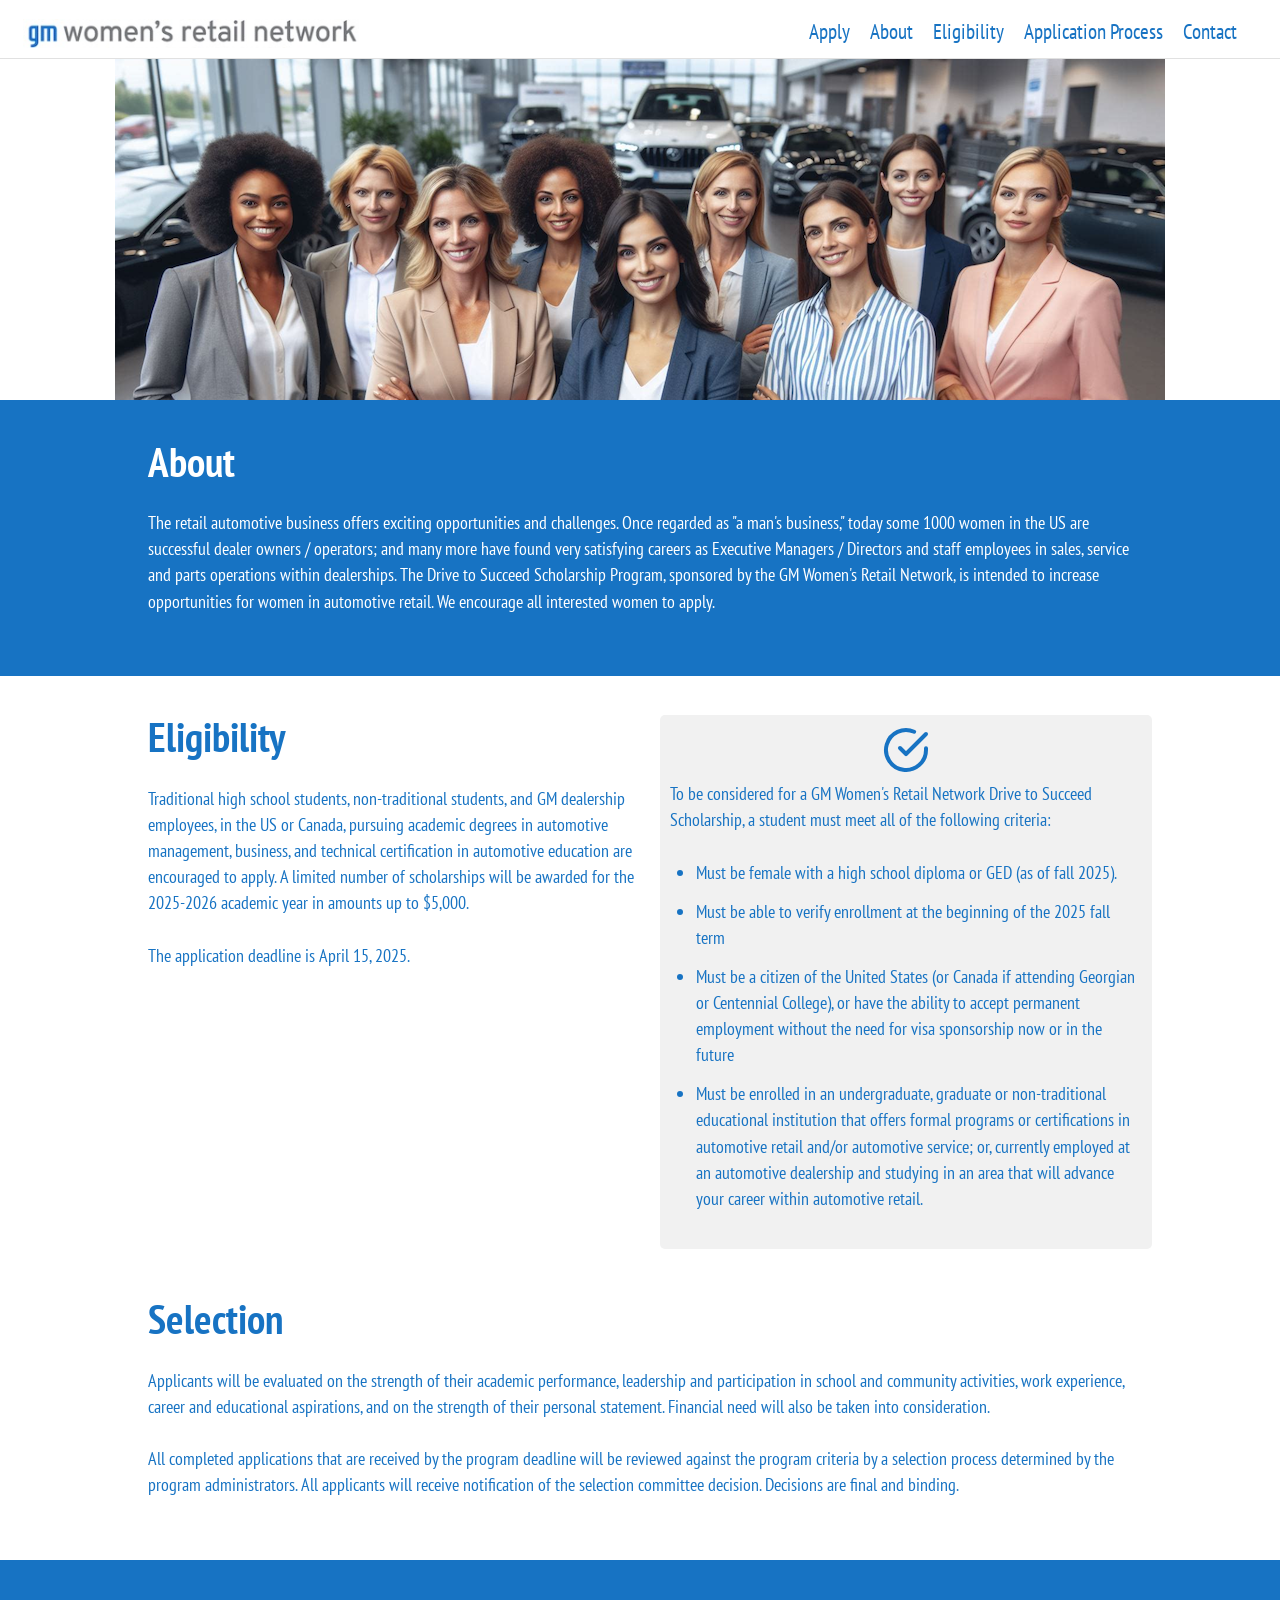
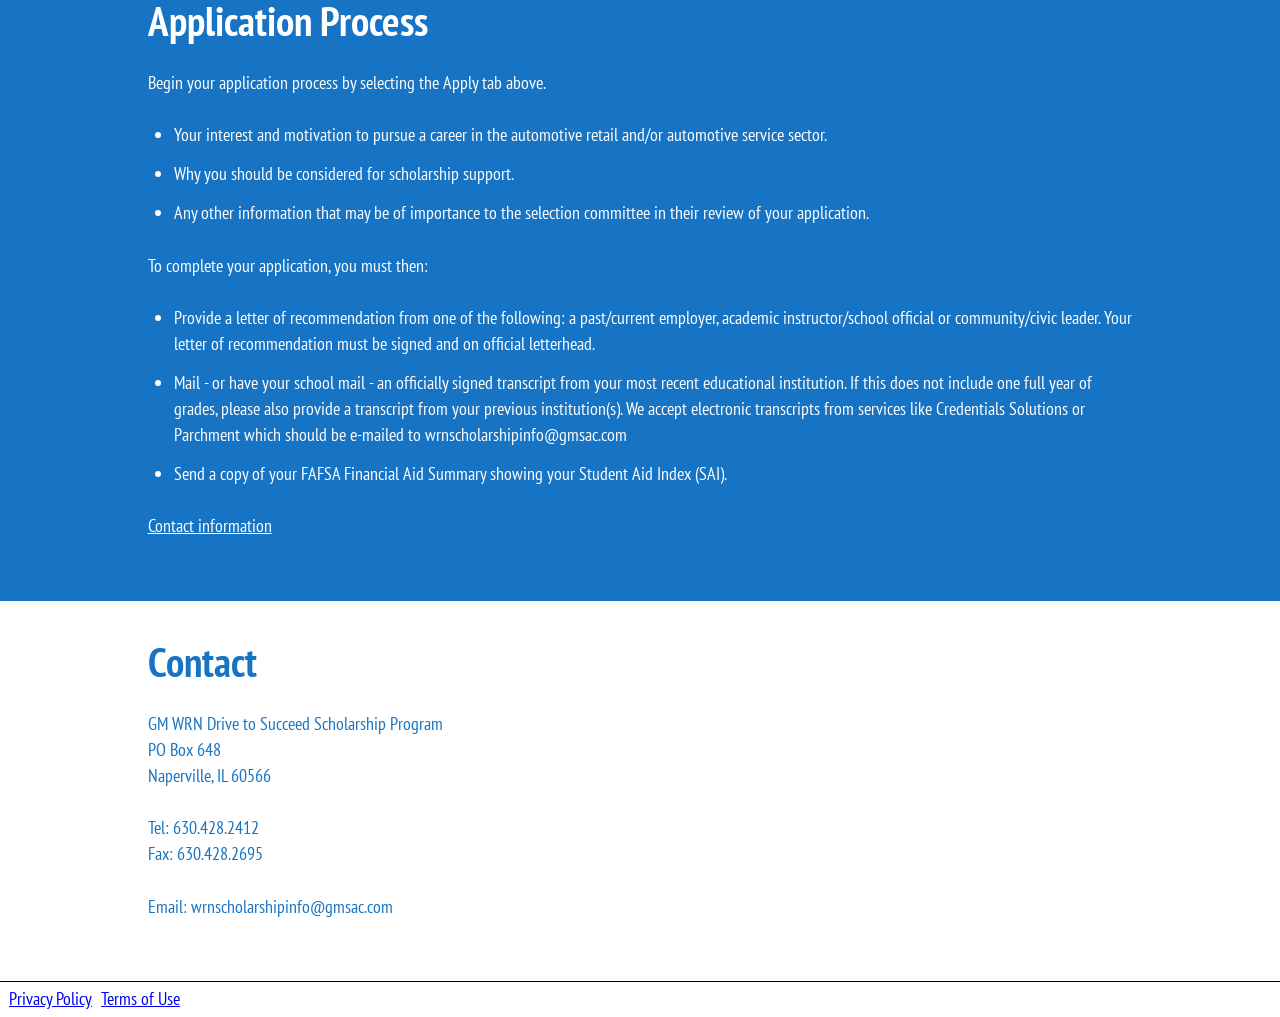
==== index.html @ e58f6289 "Updates" ====
<!DOCTYPE html><html lang="en"><head><meta charSet="utf-8"/><meta http-equiv="x-ua-compatible" content="ie=edge"/><meta name="viewport" content="width=device-width, initial-scale=1, shrink-to-fit=no"/><style data-href="/styles.057384cbf1ef741ee0fd.css" id="gatsby-global-css">@import url(https://fonts.googleapis.com/css?family=PT+Sans+Narrow&display=swap);.header{width:100%;display:grid;grid-template-columns:35% 65%;position:fixed;height:3.25rem;padding:1.6rem .75rem .75rem;background-color:#fff;border-bottom:1px solid hsla(0,0%,60.8%,.3);display:inline-flex}.header .logo a{display:inline-flex;padding:0;text-decoration:none}.header .logo a>img{padding:0;margin-left:.5rem;margin-top:-1.25rem}.header .menu{width:80%;text-align:right;padding-right:20px;margin-top:-10px;padding-top:0}.header .menu .menuIcon{display:none}.header .menu .menuItem{display:inline-flex;padding-left:10px;padding-right:10px;color:#1773c3;text-decoration:none;font-size:1.15rem}@media (max-width:1010px){.header .logo{width:calc(100% - 50px)}.header .logo a>h3{margin-top:0;font-size:1rem}.header .menu{padding-right:0;margin-top:-4px;width:50px}.header .menu .menuIcon{display:block;width:30px;height:30px;float:right;margin-top:-.5rem;cursor:pointer}.header .menu .menuIcon *{width:30px;height:30px}.header .menu .menuItemList{position:fixed;right:-40%;height:100%;width:40%;top:3.25rem;background-color:#e1e1e1;border-top:1px solid #e1e1e1}.header .menu .menuItemList:first{border-top:none}.header .menu .menuItemList .menuItem{border-bottom:1px solid hsla(0,0%,60.8%,.3);font-size:.8rem;text-align:center;width:100%;padding:.7rem}.header .menu .menuItemList--active{right:0;animation-duration:.3s;animation-name:slidein}@keyframes slidein{0%{right:-40%}to{right:0}}}@media (max-width:563px){.header .logo a>img{margin-left:.1rem}.header .logo a>h3{margin-left:.2rem;margin-right:.2rem;margin-top:-.1rem;font-size:.9rem;text-align:center}}@media (max-width:399px){.header .logo a>img{margin-left:.1rem}.header .logo a>h3{margin-left:.2rem;margin-right:.2rem;margin-top:-.1rem;font-size:.9rem;text-align:center}}.Hero{background-repeat:no-repeat;background-position:top;height:400px;width:100%}html{font-family:PT Sans Narrow,sans-serif;-ms-text-size-adjust:100%;-webkit-text-size-adjust:100%}body{margin:0;-webkit-font-smoothing:antialiased;-moz-osx-font-smoothing:grayscale}article,aside,details,figcaption,figure,footer,header,main,menu,nav,section,summary{display:block}audio,canvas,progress,video{display:inline-block}audio:not([controls]){display:none;height:0}progress{vertical-align:baseline}[hidden],template{display:none}a{background-color:transparent;-webkit-text-decoration-skip:objects}a:active,a:hover{outline-width:0}abbr[title]{border-bottom:none;text-decoration:underline;-webkit-text-decoration:underline dotted;text-decoration:underline dotted}b,strong{font-weight:inherit;font-weight:bolder}dfn{font-style:italic}h1{font-size:2em;margin:.67em 0}mark{background-color:#ff0;color:#000}small{font-size:80%}sub,sup{font-size:75%;line-height:0;position:relative;vertical-align:baseline}sub{bottom:-.25em}sup{top:-.5em}img{border-style:none}svg:not(:root){overflow:hidden}code,kbd,pre,samp{font-family:monospace,monospace;font-size:1em}figure{margin:1em 40px}hr{box-sizing:content-box;height:0;overflow:visible}button,input,optgroup,select,textarea{font:inherit;margin:0}optgroup{font-weight:700}button,input{overflow:visible}button,select{text-transform:none}[type=reset],[type=submit],button,html [type=button]{-webkit-appearance:button}[type=button]::-moz-focus-inner,[type=reset]::-moz-focus-inner,[type=submit]::-moz-focus-inner,button::-moz-focus-inner{border-style:none;padding:0}[type=button]:-moz-focusring,[type=reset]:-moz-focusring,[type=submit]:-moz-focusring,button:-moz-focusring{outline:1px dotted ButtonText}fieldset{border:1px solid silver;margin:0 2px;padding:.35em .625em .75em}legend{box-sizing:border-box;color:inherit;display:table;max-width:100%;padding:0;white-space:normal}textarea{overflow:auto}[type=checkbox],[type=radio]{box-sizing:border-box;padding:0}[type=number]::-webkit-inner-spin-button,[type=number]::-webkit-outer-spin-button{height:auto}[type=search]{-webkit-appearance:textfield;outline-offset:-2px}[type=search]::-webkit-search-cancel-button,[type=search]::-webkit-search-decoration{-webkit-appearance:none}::-webkit-input-placeholder{color:inherit;opacity:.54}::-webkit-file-upload-button{-webkit-appearance:button;font:inherit}html{font:112.5%/1.45em georgia,serif;box-sizing:border-box;overflow-y:scroll}*,:after,:before{box-sizing:inherit}body{color:rgba(0,0,0,.8);font-family:PT Sans Narrow,sans-serif;font-weight:400;word-wrap:break-word;font-kerning:normal;-ms-font-feature-settings:"kern","liga","clig","calt";font-feature-settings:"kern","liga","clig","calt"}img{max-width:100%;padding:0;margin:0 0 1.45rem}h1{font-size:2.25rem}h1,h2{padding:0;margin:0 0 1.45rem;color:inherit;font-family:PT Sans Narrow,sans-serif;font-weight:700;text-rendering:optimizeLegibility;line-height:1.1}h2{font-size:1.62671rem}h3{font-size:1.38316rem}h3,h4{padding:0;margin:0 0 1.45rem;color:inherit;font-family:PT Sans Narrow,sans-serif;font-weight:700;text-rendering:optimizeLegibility;line-height:1.1}h4{font-size:1rem}h5{font-size:.85028rem}h5,h6{padding:0;margin:0 0 1.45rem;color:inherit;font-family:PT Sans Narrow,sans-serif;font-weight:700;text-rendering:optimizeLegibility;line-height:1.1}h6{font-size:.78405rem}hgroup{padding:0;margin:0 0 1.45rem}ol,ul{padding:0;margin:0 0 1.45rem 1.45rem;list-style-position:outside;list-style-image:none}dd,dl,figure,p{padding:0;margin:0 0 1.45rem}pre{margin:0 0 1.45rem;font-size:.85rem;line-height:1.42;background:rgba(0,0,0,.04);border-radius:3px;overflow:auto;word-wrap:normal;padding:1.45rem}table{font-size:1rem;line-height:1.45rem;border-collapse:collapse;width:100%}fieldset,table{padding:0;margin:0 0 1.45rem}blockquote{padding:0;margin:0 1.45rem 1.45rem}form,iframe,noscript{padding:0;margin:0 0 1.45rem}hr{padding:0;margin:0 0 calc(1.45rem - 1px);background:rgba(0,0,0,.2);border:none;height:1px}address{padding:0;margin:0 0 1.45rem}b,dt,strong,th{font-weight:700}li{margin-bottom:.725rem}ol li,ul li{padding-left:0}li>ol,li>ul{margin-left:1.45rem;margin-bottom:.725rem;margin-top:.725rem}blockquote :last-child,li :last-child,p :last-child{margin-bottom:0}li>p{margin-bottom:.725rem}code,kbd,samp{font-size:.85rem;line-height:1.45rem}abbr,abbr[title],acronym{border-bottom:1px dotted rgba(0,0,0,.5);cursor:help}abbr[title]{text-decoration:none}td,th,thead{text-align:left}td,th{border-bottom:1px solid rgba(0,0,0,.12);font-feature-settings:"tnum";-moz-font-feature-settings:"tnum";-ms-font-feature-settings:"tnum";-webkit-font-feature-settings:"tnum";padding:.725rem .96667rem calc(.725rem - 1px)}td:first-child,th:first-child{padding-left:0}td:last-child,th:last-child{padding-right:0}code,tt{background-color:rgba(0,0,0,.04);border-radius:3px;font-family:SFMono-Regular,Consolas,Roboto Mono,Droid Sans Mono,Liberation Mono,Menlo,Courier,monospace;padding:.2em 0}pre code{background:none;line-height:1.42}code:after,code:before,tt:after,tt:before{letter-spacing:-.2em;content:" "}pre code:after,pre code:before,pre tt:after,pre tt:before{content:""}@media only screen and (max-width:480px){html{font-size:100%}.flex{flex-direction:column}}.background-gm-blue{background-color:#1773c3;padding-top:2.2rem;padding-bottom:.5rem}.background-gm-blue a,.background-gm-blue h1,.background-gm-blue li,.background-gm-blue p,.background-gm-blue ul{color:#fff}.background-white{background-color:#fff;padding-top:2.2rem;padding-bottom:.5rem}.background-white h1,.background-white h3,.background-white li,.background-white p,.background-white ul{color:#1773c3}.info-segment-content{padding:0 1.0875rem 1.45rem}.flex,.info-segment-content{max-width:1024px;margin:0 auto}.flex{display:flex}.vertical-split{flex:1 1}.info-block{background-color:#f1f1f1;padding:.6rem;border-radius:5px;width:100%}.info-block .icon{text-align:center}</style><meta name="generator" content="Gatsby 2.32.13"/><title data-react-helmet="true">Home | GM Women&#x27;s Retail Network</title><meta data-react-helmet="true" name="description" content=""/><meta data-react-helmet="true" property="og:title" content="Home"/><meta data-react-helmet="true" property="og:description" content=""/><meta data-react-helmet="true" property="og:type" content="website"/><meta data-react-helmet="true" name="twitter:card" content="summary"/><meta data-react-helmet="true" name="twitter:creator" content=""/><meta data-react-helmet="true" name="twitter:title" content="Home"/><meta data-react-helmet="true" name="twitter:description" content=""/><link rel="icon" href="/favicon-32x32.png?v=4a9773549091c227cd2eb82ccd9c5e3a" type="image/png"/><link rel="manifest" href="/manifest.webmanifest" crossorigin="anonymous"/><meta name="theme-color" content="#663399"/><link rel="apple-touch-icon" sizes="48x48" href="/icons/icon-48x48.png?v=4a9773549091c227cd2eb82ccd9c5e3a"/><link rel="apple-touch-icon" sizes="72x72" href="/icons/icon-72x72.png?v=4a9773549091c227cd2eb82ccd9c5e3a"/><link rel="apple-touch-icon" sizes="96x96" href="/icons/icon-96x96.png?v=4a9773549091c227cd2eb82ccd9c5e3a"/><link rel="apple-touch-icon" sizes="144x144" href="/icons/icon-144x144.png?v=4a9773549091c227cd2eb82ccd9c5e3a"/><link rel="apple-touch-icon" sizes="192x192" href="/icons/icon-192x192.png?v=4a9773549091c227cd2eb82ccd9c5e3a"/><link rel="apple-touch-icon" sizes="256x256" href="/icons/icon-256x256.png?v=4a9773549091c227cd2eb82ccd9c5e3a"/><link rel="apple-touch-icon" sizes="384x384" href="/icons/icon-384x384.png?v=4a9773549091c227cd2eb82ccd9c5e3a"/><link rel="apple-touch-icon" sizes="512x512" href="/icons/icon-512x512.png?v=4a9773549091c227cd2eb82ccd9c5e3a"/><link as="script" rel="preload" href="/webpack-runtime-fc34ef65b182a4efc343.js"/><link as="script" rel="preload" href="/framework-8e528b732ab2eaadb7b7.js"/><link as="script" rel="preload" href="/app-e4761002c90b22a7fc92.js"/><link as="script" rel="preload" href="/styles-e9d24b1846c7d6eb9685.js"/><link as="script" rel="preload" href="/commons-6f11232fb513b7453d8e.js"/><link as="script" rel="preload" href="/e50e9c162871c1d91fba5ce567a5656e16dc6783-8771d357900cb5124345.js"/><link as="script" rel="preload" href="/component---src-pages-index-js-ef3d28ecd11a4a4dd710.js"/><link as="fetch" rel="preload" href="/page-data/index/page-data.json" crossorigin="anonymous"/><link as="fetch" rel="preload" href="/page-data/sq/d/1132682437.json" crossorigin="anonymous"/><link as="fetch" rel="preload" href="/page-data/sq/d/3649515864.json" crossorigin="anonymous"/><link as="fetch" rel="preload" href="/page-data/sq/d/63159454.json" crossorigin="anonymous"/><link as="fetch" rel="preload" href="/page-data/app-data.json" crossorigin="anonymous"/></head><body><div id="___gatsby"><div style="outline:none" tabindex="-1" id="gatsby-focus-wrapper"><div class="header"><div class="logo"><a to="/"><img src="[data-uri]"/></a></div><div class="menu"><div class="menuIcon"><svg xmlns="http://www.w3.org/2000/svg" width="24" height="24" viewBox="0 0 24 24" fill="none" stroke="currentColor" stroke-width="2" stroke-linecap="round" stroke-linejoin="round"><line x1="3" y1="12" x2="21" y2="12"></line><line x1="3" y1="6" x2="21" y2="6"></line><line x1="3" y1="18" x2="21" y2="18"></line></svg></div><div class="menuItemList"><a class="menuItem" href="https://charitable-management-systems.github.io/wrn-mock/apply">Apply</a><a class="menuItem" href="https://charitable-management-systems.github.io/wrn-mock/#About">About</a><a class="menuItem" href="https://charitable-management-systems.github.io/wrn-mock/#Eligibility">Eligibility</a><a class="menuItem" href="https://charitable-management-systems.github.io/wrn-mock/#Apply">Application Process</a><a class="menuItem" href="https://charitable-management-systems.github.io/wrn-mock/#Contact">Contact</a></div></div></div><section class="Hero" style="background-image:url(&#x27;./static/hero-24b52d3c2bd3978c55a1fc1f8bb129bc.png&#x27;)"></section><main><a name="About"></a><div class="background-gm-blue"><div class="info-segment-content"><h1>About</h1><p>The retail automotive business offers exciting opportunities and challenges. Once regarded as &quot;a man&#x27;s business,&quot; today some 1000 women in the US are successful dealer owners / operators; and many more have found very satisfying careers as Executive Managers / Directors and staff employees in sales, service and parts operations within dealerships. The Drive to Succeed Scholarship Program, sponsored by the GM Women&#x27;s Retail Network, is intended to increase opportunities for women in automotive retail.  We encourage all interested women to apply.</p></div></div><a name="Eligibility"></a><div class="background-white flex"><div class="info-segment-content vertical-split"><h1>Eligibility</h1><p>Traditional high school students, non-traditional students, and GM dealership employees, in the US or Canada, pursuing academic degrees in automotive management, business, and technical certification in automotive education are encouraged to apply. A limited number of scholarships will be awarded for the 2025-2026 academic year in amounts up to $5,000.</p><p>The application deadline is April 15, 2025.</p></div><div class="vertical-split"><div class="info-block"><div class="icon"><svg xmlns="http://www.w3.org/2000/svg" width="48" height="48" viewBox="0 0 24 24" fill="none" stroke="#1773c3" stroke-width="2" stroke-linecap="round" stroke-linejoin="round"><path d="M22 11.08V12a10 10 0 1 1-5.93-9.14"></path><polyline points="22 4 12 14.01 9 11.01"></polyline></svg></div><p>To be considered for a GM Women&#x27;s Retail Network Drive to Succeed Scholarship, a student must meet all of the following criteria:</p><ul><li> Must be female with a high school diploma or GED (as of fall 2025).</li><li>Must be able to verify enrollment at the beginning of the 2025 fall term</li><li>Must be a citizen of the United States (or Canada if attending Georgian or Centennial College), or have the ability to accept permanent employment without the need for visa sponsorship now or in the future</li><li>Must be enrolled in an undergraduate, graduate or non-traditional educational institution that offers formal programs or certifications in automotive retail and/or automotive service; or, currently employed at an automotive dealership and studying in an area that will advance your career within automotive retail.</li></ul></div></div></div><a name="Selection"></a><div class="background-white"><div class="info-segment-content"><h1>Selection</h1><p>Applicants will be evaluated on the strength of their academic performance, leadership and participation in school and community activities, work experience, career and educational aspirations, and on the strength of their personal statement. Financial need will also be taken into consideration.</p><p>All completed applications that are received by the program deadline will be reviewed against the program criteria by a selection process determined by the program administrators. All applicants will receive notification of the selection committee decision. Decisions are final and binding.</p></div></div><a name="Apply"></a><div class="background-gm-blue"><div class="info-segment-content"><h1>Application Process</h1><p>Begin your application process by selecting the Apply tab above.</p><ul><li>Your interest and motivation to pursue a career in the automotive retail and/or automotive service sector.</li><li>Why you should be considered for scholarship support.</li><li>Any other information that may be of importance to the selection committee in their review of your application.</li></ul><p>To complete your application, you must then:</p><ul><li>Provide a letter of recommendation from one of the following: a past/current employer, academic instructor/school official or community/civic leader. Your letter of recommendation must be signed and on official letterhead.</li><li>Mail - or have your school mail - an officially signed transcript from your most recent educational institution. If this does not include one full year of grades, please also provide a transcript from your previous institution(s). We accept electronic transcripts from services like Credentials Solutions or Parchment which should be e-mailed to wrnscholarshipinfo@gmsac.com</li><li>Send a copy of your FAFSA Financial Aid Summary showing your Student Aid Index (SAI).</li></ul><p><a href="#Contact">Contact information</a></p></div></div><a name="Contact"></a><div class="background-white"><div class="info-segment-content"><h1>Contact</h1><p>GM WRN Drive to Succeed Scholarship Program<br/>PO Box 648<br/>Naperville, IL 60566</p><p>Tel: 630.428.2412<br/>Fax: 630.428.2695</p><p>Email: wrnscholarshipinfo@gmsac.com</p></div></div></main><footer style="border-top:1px solid black;padding:0.25rem;padding-left:0.5rem"><a href="/static/privacy_policy-7d712cbd51f7cabd3da64947c3c1d8df.pdf" target="_blank" style="margin-right:0.5rem">Privacy Policy</a><a href="/static/terms_of_use-9b656f1d2426d7c493cb166300addeeb.pdf" target="_blank">Terms of Use</a></footer></div><div id="gatsby-announcer" style="position:absolute;top:0;width:1px;height:1px;padding:0;overflow:hidden;clip:rect(0, 0, 0, 0);white-space:nowrap;border:0" aria-live="assertive" aria-atomic="true"></div></div><script id="gatsby-script-loader">/*<![CDATA[*/window.pagePath="/";/*]]>*/</script><script id="gatsby-chunk-mapping">/*<![CDATA[*/window.___chunkMapping={"polyfill":["/polyfill-7d8a1d5e75531696974d.js"],"app":["/app-e4761002c90b22a7fc92.js"],"component---src-pages-404-js":["/component---src-pages-404-js-689cfc1b5c0a2e8a2c2e.js"],"component---src-pages-apply-js":["/component---src-pages-apply-js-e007ac43dfb42ede9c76.js"],"component---src-pages-index-js":["/component---src-pages-index-js-ef3d28ecd11a4a4dd710.js"]};/*]]>*/</script><script src="/polyfill-7d8a1d5e75531696974d.js" nomodule=""></script><script src="/component---src-pages-index-js-ef3d28ecd11a4a4dd710.js" async=""></script><script src="/e50e9c162871c1d91fba5ce567a5656e16dc6783-8771d357900cb5124345.js" async=""></script><script src="/commons-6f11232fb513b7453d8e.js" async=""></script><script src="/styles-e9d24b1846c7d6eb9685.js" async=""></script><script src="/app-e4761002c90b22a7fc92.js" async=""></script><script src="/framework-8e528b732ab2eaadb7b7.js" async=""></script><script src="/webpack-runtime-fc34ef65b182a4efc343.js" async=""></script></body></html>
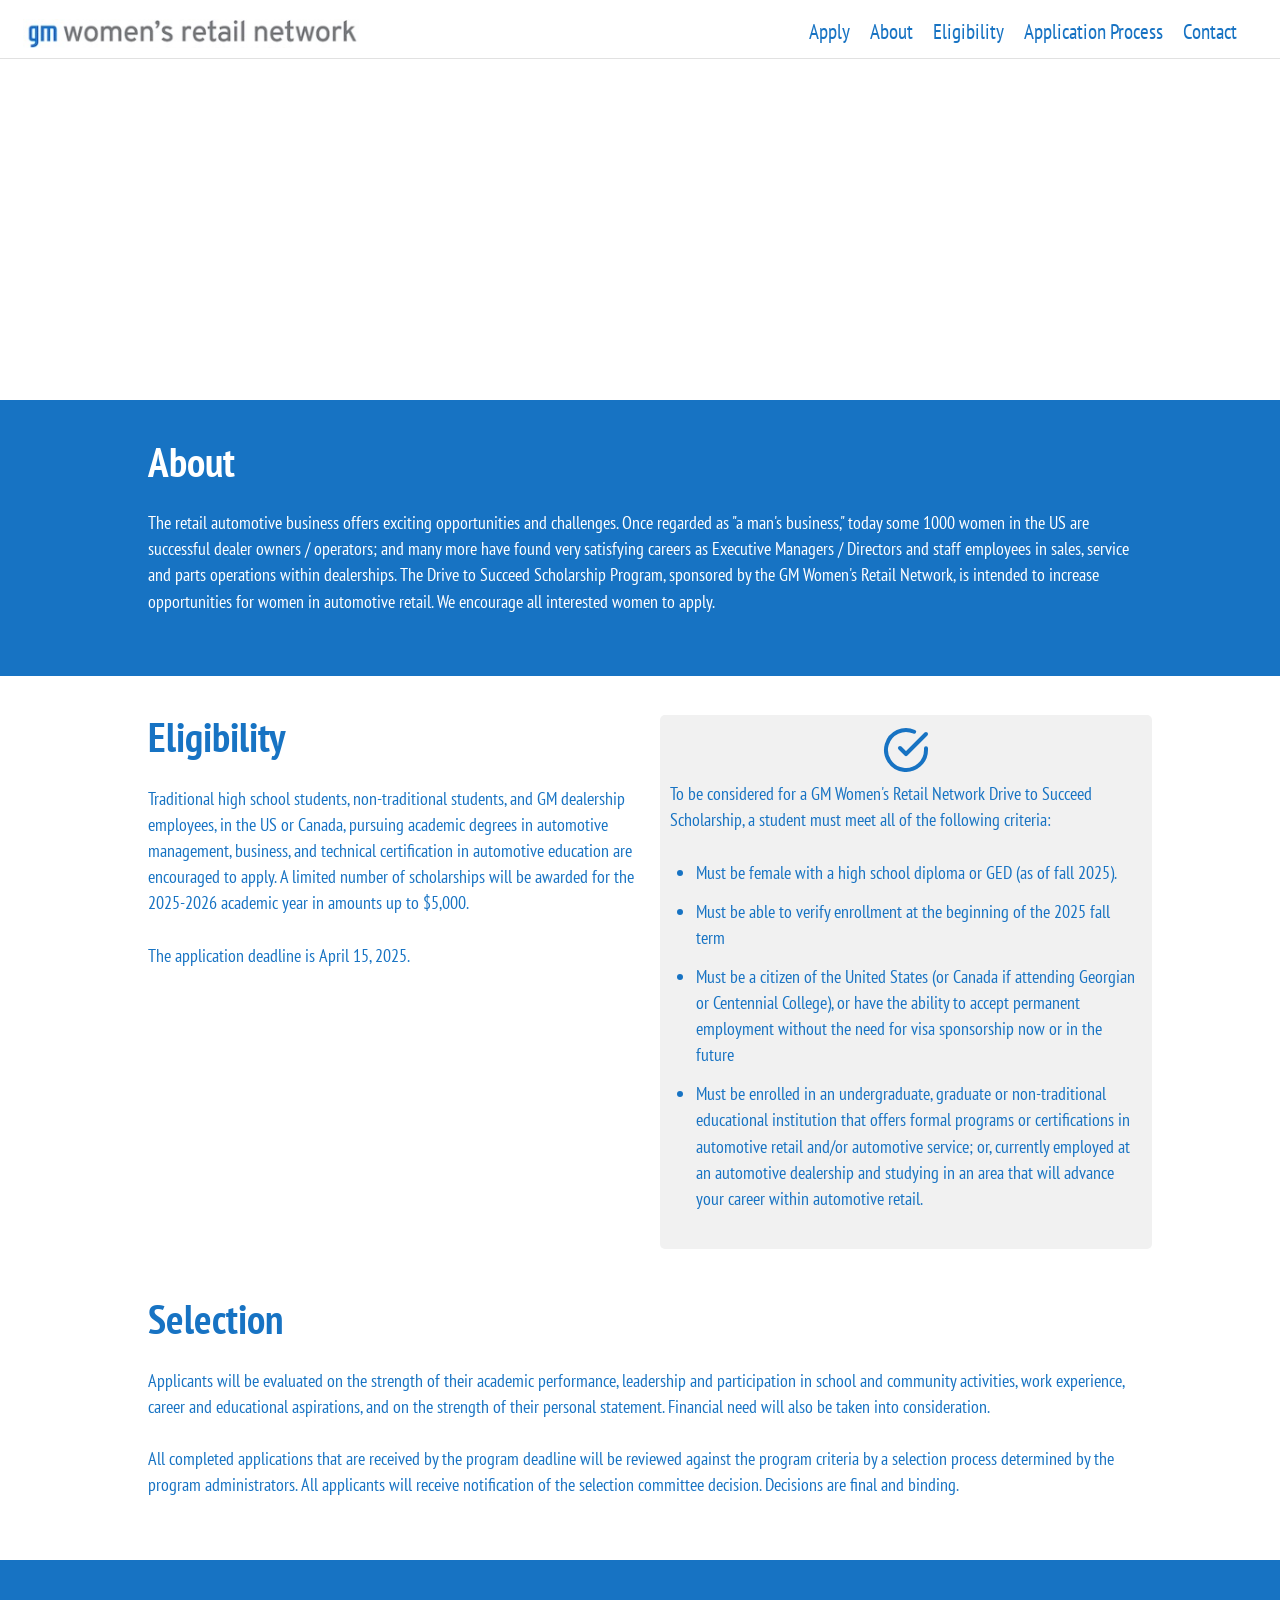
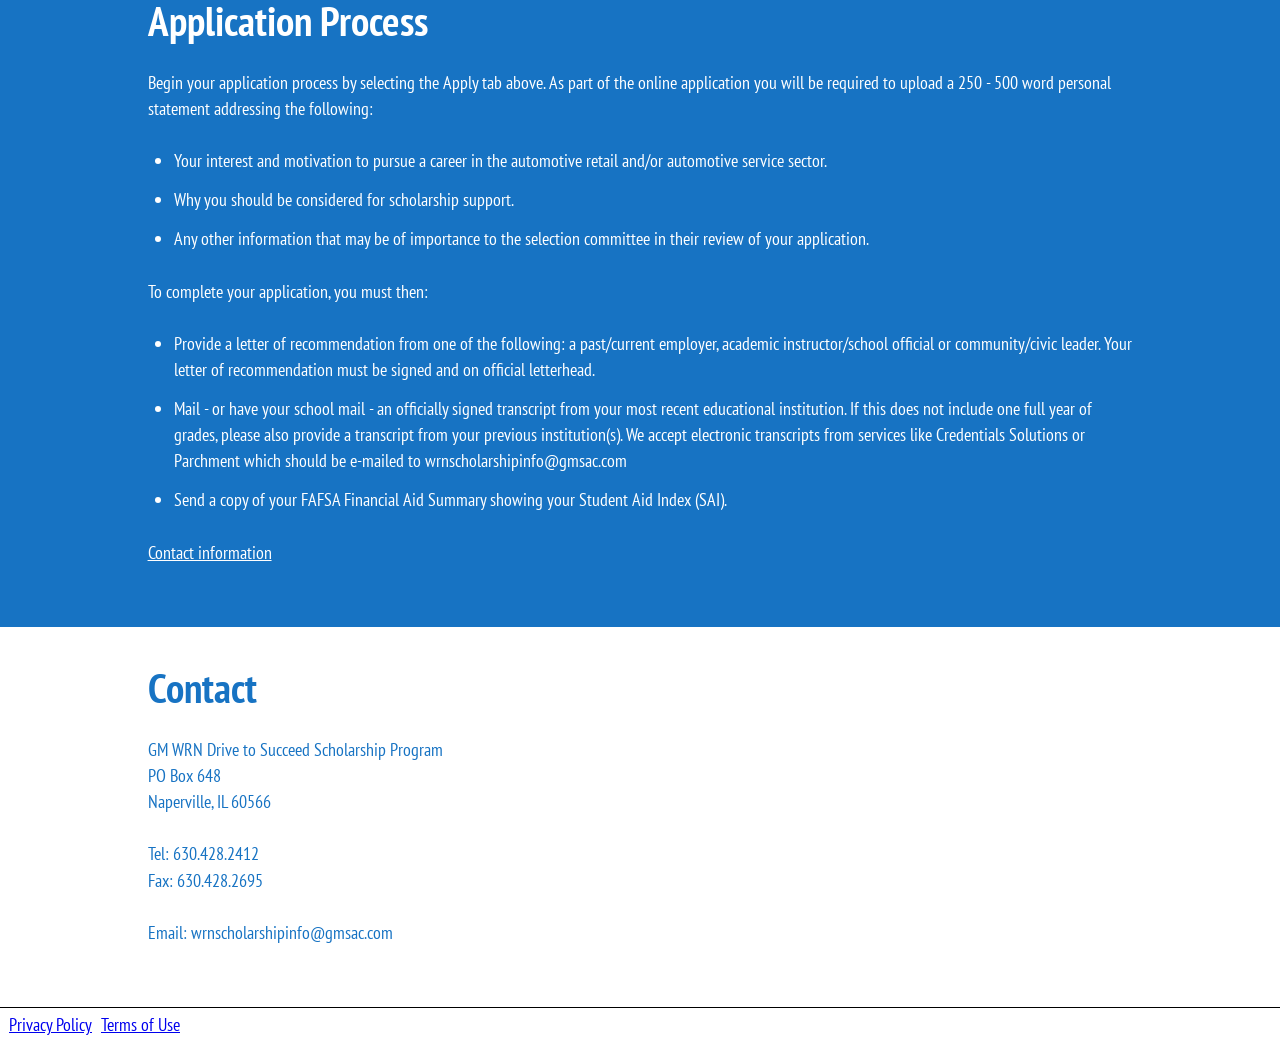
==== commit c2b53e74: "Updates" ====
--- a/index.html
+++ b/index.html
@@ -1 +1 @@
-<!DOCTYPE html><html lang="en"><head><meta charSet="utf-8"/><meta http-equiv="x-ua-compatible" content="ie=edge"/><meta name="viewport" content="width=device-width, initial-scale=1, shrink-to-fit=no"/><style data-href="/styles.057384cbf1ef741ee0fd.css" id="gatsby-global-css">@import url(https://fonts.googleapis.com/css?family=PT+Sans+Narrow&display=swap);.header{width:100%;display:grid;grid-template-columns:35% 65%;position:fixed;height:3.25rem;padding:1.6rem .75rem .75rem;background-color:#fff;border-bottom:1px solid hsla(0,0%,60.8%,.3);display:inline-flex}.header .logo a{display:inline-flex;padding:0;text-decoration:none}.header .logo a>img{padding:0;margin-left:.5rem;margin-top:-1.25rem}.header .menu{width:80%;text-align:right;padding-right:20px;margin-top:-10px;padding-top:0}.header .menu .menuIcon{display:none}.header .menu .menuItem{display:inline-flex;padding-left:10px;padding-right:10px;color:#1773c3;text-decoration:none;font-size:1.15rem}@media (max-width:1010px){.header .logo{width:calc(100% - 50px)}.header .logo a>h3{margin-top:0;font-size:1rem}.header .menu{padding-right:0;margin-top:-4px;width:50px}.header .menu .menuIcon{display:block;width:30px;height:30px;float:right;margin-top:-.5rem;cursor:pointer}.header .menu .menuIcon *{width:30px;height:30px}.header .menu .menuItemList{position:fixed;right:-40%;height:100%;width:40%;top:3.25rem;background-color:#e1e1e1;border-top:1px solid #e1e1e1}.header .menu .menuItemList:first{border-top:none}.header .menu .menuItemList .menuItem{border-bottom:1px solid hsla(0,0%,60.8%,.3);font-size:.8rem;text-align:center;width:100%;padding:.7rem}.header .menu .menuItemList--active{right:0;animation-duration:.3s;animation-name:slidein}@keyframes slidein{0%{right:-40%}to{right:0}}}@media (max-width:563px){.header .logo a>img{margin-left:.1rem}.header .logo a>h3{margin-left:.2rem;margin-right:.2rem;margin-top:-.1rem;font-size:.9rem;text-align:center}}@media (max-width:399px){.header .logo a>img{margin-left:.1rem}.header .logo a>h3{margin-left:.2rem;margin-right:.2rem;margin-top:-.1rem;font-size:.9rem;text-align:center}}.Hero{background-repeat:no-repeat;background-position:top;height:400px;width:100%}html{font-family:PT Sans Narrow,sans-serif;-ms-text-size-adjust:100%;-webkit-text-size-adjust:100%}body{margin:0;-webkit-font-smoothing:antialiased;-moz-osx-font-smoothing:grayscale}article,aside,details,figcaption,figure,footer,header,main,menu,nav,section,summary{display:block}audio,canvas,progress,video{display:inline-block}audio:not([controls]){display:none;height:0}progress{vertical-align:baseline}[hidden],template{display:none}a{background-color:transparent;-webkit-text-decoration-skip:objects}a:active,a:hover{outline-width:0}abbr[title]{border-bottom:none;text-decoration:underline;-webkit-text-decoration:underline dotted;text-decoration:underline dotted}b,strong{font-weight:inherit;font-weight:bolder}dfn{font-style:italic}h1{font-size:2em;margin:.67em 0}mark{background-color:#ff0;color:#000}small{font-size:80%}sub,sup{font-size:75%;line-height:0;position:relative;vertical-align:baseline}sub{bottom:-.25em}sup{top:-.5em}img{border-style:none}svg:not(:root){overflow:hidden}code,kbd,pre,samp{font-family:monospace,monospace;font-size:1em}figure{margin:1em 40px}hr{box-sizing:content-box;height:0;overflow:visible}button,input,optgroup,select,textarea{font:inherit;margin:0}optgroup{font-weight:700}button,input{overflow:visible}button,select{text-transform:none}[type=reset],[type=submit],button,html [type=button]{-webkit-appearance:button}[type=button]::-moz-focus-inner,[type=reset]::-moz-focus-inner,[type=submit]::-moz-focus-inner,button::-moz-focus-inner{border-style:none;padding:0}[type=button]:-moz-focusring,[type=reset]:-moz-focusring,[type=submit]:-moz-focusring,button:-moz-focusring{outline:1px dotted ButtonText}fieldset{border:1px solid silver;margin:0 2px;padding:.35em .625em .75em}legend{box-sizing:border-box;color:inherit;display:table;max-width:100%;padding:0;white-space:normal}textarea{overflow:auto}[type=checkbox],[type=radio]{box-sizing:border-box;padding:0}[type=number]::-webkit-inner-spin-button,[type=number]::-webkit-outer-spin-button{height:auto}[type=search]{-webkit-appearance:textfield;outline-offset:-2px}[type=search]::-webkit-search-cancel-button,[type=search]::-webkit-search-decoration{-webkit-appearance:none}::-webkit-input-placeholder{color:inherit;opacity:.54}::-webkit-file-upload-button{-webkit-appearance:button;font:inherit}html{font:112.5%/1.45em georgia,serif;box-sizing:border-box;overflow-y:scroll}*,:after,:before{box-sizing:inherit}body{color:rgba(0,0,0,.8);font-family:PT Sans Narrow,sans-serif;font-weight:400;word-wrap:break-word;font-kerning:normal;-ms-font-feature-settings:"kern","liga","clig","calt";font-feature-settings:"kern","liga","clig","calt"}img{max-width:100%;padding:0;margin:0 0 1.45rem}h1{font-size:2.25rem}h1,h2{padding:0;margin:0 0 1.45rem;color:inherit;font-family:PT Sans Narrow,sans-serif;font-weight:700;text-rendering:optimizeLegibility;line-height:1.1}h2{font-size:1.62671rem}h3{font-size:1.38316rem}h3,h4{padding:0;margin:0 0 1.45rem;color:inherit;font-family:PT Sans Narrow,sans-serif;font-weight:700;text-rendering:optimizeLegibility;line-height:1.1}h4{font-size:1rem}h5{font-size:.85028rem}h5,h6{padding:0;margin:0 0 1.45rem;color:inherit;font-family:PT Sans Narrow,sans-serif;font-weight:700;text-rendering:optimizeLegibility;line-height:1.1}h6{font-size:.78405rem}hgroup{padding:0;margin:0 0 1.45rem}ol,ul{padding:0;margin:0 0 1.45rem 1.45rem;list-style-position:outside;list-style-image:none}dd,dl,figure,p{padding:0;margin:0 0 1.45rem}pre{margin:0 0 1.45rem;font-size:.85rem;line-height:1.42;background:rgba(0,0,0,.04);border-radius:3px;overflow:auto;word-wrap:normal;padding:1.45rem}table{font-size:1rem;line-height:1.45rem;border-collapse:collapse;width:100%}fieldset,table{padding:0;margin:0 0 1.45rem}blockquote{padding:0;margin:0 1.45rem 1.45rem}form,iframe,noscript{padding:0;margin:0 0 1.45rem}hr{padding:0;margin:0 0 calc(1.45rem - 1px);background:rgba(0,0,0,.2);border:none;height:1px}address{padding:0;margin:0 0 1.45rem}b,dt,strong,th{font-weight:700}li{margin-bottom:.725rem}ol li,ul li{padding-left:0}li>ol,li>ul{margin-left:1.45rem;margin-bottom:.725rem;margin-top:.725rem}blockquote :last-child,li :last-child,p :last-child{margin-bottom:0}li>p{margin-bottom:.725rem}code,kbd,samp{font-size:.85rem;line-height:1.45rem}abbr,abbr[title],acronym{border-bottom:1px dotted rgba(0,0,0,.5);cursor:help}abbr[title]{text-decoration:none}td,th,thead{text-align:left}td,th{border-bottom:1px solid rgba(0,0,0,.12);font-feature-settings:"tnum";-moz-font-feature-settings:"tnum";-ms-font-feature-settings:"tnum";-webkit-font-feature-settings:"tnum";padding:.725rem .96667rem calc(.725rem - 1px)}td:first-child,th:first-child{padding-left:0}td:last-child,th:last-child{padding-right:0}code,tt{background-color:rgba(0,0,0,.04);border-radius:3px;font-family:SFMono-Regular,Consolas,Roboto Mono,Droid Sans Mono,Liberation Mono,Menlo,Courier,monospace;padding:.2em 0}pre code{background:none;line-height:1.42}code:after,code:before,tt:after,tt:before{letter-spacing:-.2em;content:" "}pre code:after,pre code:before,pre tt:after,pre tt:before{content:""}@media only screen and (max-width:480px){html{font-size:100%}.flex{flex-direction:column}}.background-gm-blue{background-color:#1773c3;padding-top:2.2rem;padding-bottom:.5rem}.background-gm-blue a,.background-gm-blue h1,.background-gm-blue li,.background-gm-blue p,.background-gm-blue ul{color:#fff}.background-white{background-color:#fff;padding-top:2.2rem;padding-bottom:.5rem}.background-white h1,.background-white h3,.background-white li,.background-white p,.background-white ul{color:#1773c3}.info-segment-content{padding:0 1.0875rem 1.45rem}.flex,.info-segment-content{max-width:1024px;margin:0 auto}.flex{display:flex}.vertical-split{flex:1 1}.info-block{background-color:#f1f1f1;padding:.6rem;border-radius:5px;width:100%}.info-block .icon{text-align:center}</style><meta name="generator" content="Gatsby 2.32.13"/><title data-react-helmet="true">Home | GM Women&#x27;s Retail Network</title><meta data-react-helmet="true" name="description" content=""/><meta data-react-helmet="true" property="og:title" content="Home"/><meta data-react-helmet="true" property="og:description" content=""/><meta data-react-helmet="true" property="og:type" content="website"/><meta data-react-helmet="true" name="twitter:card" content="summary"/><meta data-react-helmet="true" name="twitter:creator" content=""/><meta data-react-helmet="true" name="twitter:title" content="Home"/><meta data-react-helmet="true" name="twitter:description" content=""/><link rel="icon" href="/favicon-32x32.png?v=4a9773549091c227cd2eb82ccd9c5e3a" type="image/png"/><link rel="manifest" href="/manifest.webmanifest" crossorigin="anonymous"/><meta name="theme-color" content="#663399"/><link rel="apple-touch-icon" sizes="48x48" href="/icons/icon-48x48.png?v=4a9773549091c227cd2eb82ccd9c5e3a"/><link rel="apple-touch-icon" sizes="72x72" href="/icons/icon-72x72.png?v=4a9773549091c227cd2eb82ccd9c5e3a"/><link rel="apple-touch-icon" sizes="96x96" href="/icons/icon-96x96.png?v=4a9773549091c227cd2eb82ccd9c5e3a"/><link rel="apple-touch-icon" sizes="144x144" href="/icons/icon-144x144.png?v=4a9773549091c227cd2eb82ccd9c5e3a"/><link rel="apple-touch-icon" sizes="192x192" href="/icons/icon-192x192.png?v=4a9773549091c227cd2eb82ccd9c5e3a"/><link rel="apple-touch-icon" sizes="256x256" href="/icons/icon-256x256.png?v=4a9773549091c227cd2eb82ccd9c5e3a"/><link rel="apple-touch-icon" sizes="384x384" href="/icons/icon-384x384.png?v=4a9773549091c227cd2eb82ccd9c5e3a"/><link rel="apple-touch-icon" sizes="512x512" href="/icons/icon-512x512.png?v=4a9773549091c227cd2eb82ccd9c5e3a"/><link as="script" rel="preload" href="/webpack-runtime-fc34ef65b182a4efc343.js"/><link as="script" rel="preload" href="/framework-8e528b732ab2eaadb7b7.js"/><link as="script" rel="preload" href="/app-e4761002c90b22a7fc92.js"/><link as="script" rel="preload" href="/styles-e9d24b1846c7d6eb9685.js"/><link as="script" rel="preload" href="/commons-6f11232fb513b7453d8e.js"/><link as="script" rel="preload" href="/e50e9c162871c1d91fba5ce567a5656e16dc6783-8771d357900cb5124345.js"/><link as="script" rel="preload" href="/component---src-pages-index-js-ef3d28ecd11a4a4dd710.js"/><link as="fetch" rel="preload" href="/page-data/index/page-data.json" crossorigin="anonymous"/><link as="fetch" rel="preload" href="/page-data/sq/d/1132682437.json" crossorigin="anonymous"/><link as="fetch" rel="preload" href="/page-data/sq/d/3649515864.json" crossorigin="anonymous"/><link as="fetch" rel="preload" href="/page-data/sq/d/63159454.json" crossorigin="anonymous"/><link as="fetch" rel="preload" href="/page-data/app-data.json" crossorigin="anonymous"/></head><body><div id="___gatsby"><div style="outline:none" tabindex="-1" id="gatsby-focus-wrapper"><div class="header"><div class="logo"><a to="/"><img src="[data-uri]"/></a></div><div class="menu"><div class="menuIcon"><svg xmlns="http://www.w3.org/2000/svg" width="24" height="24" viewBox="0 0 24 24" fill="none" stroke="currentColor" stroke-width="2" stroke-linecap="round" stroke-linejoin="round"><line x1="3" y1="12" x2="21" y2="12"></line><line x1="3" y1="6" x2="21" y2="6"></line><line x1="3" y1="18" x2="21" y2="18"></line></svg></div><div class="menuItemList"><a class="menuItem" href="https://charitable-management-systems.github.io/wrn-mock/apply">Apply</a><a class="menuItem" href="https://charitable-management-systems.github.io/wrn-mock/#About">About</a><a class="menuItem" href="https://charitable-management-systems.github.io/wrn-mock/#Eligibility">Eligibility</a><a class="menuItem" href="https://charitable-management-systems.github.io/wrn-mock/#Apply">Application Process</a><a class="menuItem" href="https://charitable-management-systems.github.io/wrn-mock/#Contact">Contact</a></div></div></div><section class="Hero" style="background-image:url(&#x27;./static/hero-24b52d3c2bd3978c55a1fc1f8bb129bc.png&#x27;)"></section><main><a name="About"></a><div class="background-gm-blue"><div class="info-segment-content"><h1>About</h1><p>The retail automotive business offers exciting opportunities and challenges. Once regarded as &quot;a man&#x27;s business,&quot; today some 1000 women in the US are successful dealer owners / operators; and many more have found very satisfying careers as Executive Managers / Directors and staff employees in sales, service and parts operations within dealerships. The Drive to Succeed Scholarship Program, sponsored by the GM Women&#x27;s Retail Network, is intended to increase opportunities for women in automotive retail.  We encourage all interested women to apply.</p></div></div><a name="Eligibility"></a><div class="background-white flex"><div class="info-segment-content vertical-split"><h1>Eligibility</h1><p>Traditional high school students, non-traditional students, and GM dealership employees, in the US or Canada, pursuing academic degrees in automotive management, business, and technical certification in automotive education are encouraged to apply. A limited number of scholarships will be awarded for the 2025-2026 academic year in amounts up to $5,000.</p><p>The application deadline is April 15, 2025.</p></div><div class="vertical-split"><div class="info-block"><div class="icon"><svg xmlns="http://www.w3.org/2000/svg" width="48" height="48" viewBox="0 0 24 24" fill="none" stroke="#1773c3" stroke-width="2" stroke-linecap="round" stroke-linejoin="round"><path d="M22 11.08V12a10 10 0 1 1-5.93-9.14"></path><polyline points="22 4 12 14.01 9 11.01"></polyline></svg></div><p>To be considered for a GM Women&#x27;s Retail Network Drive to Succeed Scholarship, a student must meet all of the following criteria:</p><ul><li> Must be female with a high school diploma or GED (as of fall 2025).</li><li>Must be able to verify enrollment at the beginning of the 2025 fall term</li><li>Must be a citizen of the United States (or Canada if attending Georgian or Centennial College), or have the ability to accept permanent employment without the need for visa sponsorship now or in the future</li><li>Must be enrolled in an undergraduate, graduate or non-traditional educational institution that offers formal programs or certifications in automotive retail and/or automotive service; or, currently employed at an automotive dealership and studying in an area that will advance your career within automotive retail.</li></ul></div></div></div><a name="Selection"></a><div class="background-white"><div class="info-segment-content"><h1>Selection</h1><p>Applicants will be evaluated on the strength of their academic performance, leadership and participation in school and community activities, work experience, career and educational aspirations, and on the strength of their personal statement. Financial need will also be taken into consideration.</p><p>All completed applications that are received by the program deadline will be reviewed against the program criteria by a selection process determined by the program administrators. All applicants will receive notification of the selection committee decision. Decisions are final and binding.</p></div></div><a name="Apply"></a><div class="background-gm-blue"><div class="info-segment-content"><h1>Application Process</h1><p>Begin your application process by selecting the Apply tab above.</p><ul><li>Your interest and motivation to pursue a career in the automotive retail and/or automotive service sector.</li><li>Why you should be considered for scholarship support.</li><li>Any other information that may be of importance to the selection committee in their review of your application.</li></ul><p>To complete your application, you must then:</p><ul><li>Provide a letter of recommendation from one of the following: a past/current employer, academic instructor/school official or community/civic leader. Your letter of recommendation must be signed and on official letterhead.</li><li>Mail - or have your school mail - an officially signed transcript from your most recent educational institution. If this does not include one full year of grades, please also provide a transcript from your previous institution(s). We accept electronic transcripts from services like Credentials Solutions or Parchment which should be e-mailed to wrnscholarshipinfo@gmsac.com</li><li>Send a copy of your FAFSA Financial Aid Summary showing your Student Aid Index (SAI).</li></ul><p><a href="#Contact">Contact information</a></p></div></div><a name="Contact"></a><div class="background-white"><div class="info-segment-content"><h1>Contact</h1><p>GM WRN Drive to Succeed Scholarship Program<br/>PO Box 648<br/>Naperville, IL 60566</p><p>Tel: 630.428.2412<br/>Fax: 630.428.2695</p><p>Email: wrnscholarshipinfo@gmsac.com</p></div></div></main><footer style="border-top:1px solid black;padding:0.25rem;padding-left:0.5rem"><a href="/static/privacy_policy-7d712cbd51f7cabd3da64947c3c1d8df.pdf" target="_blank" style="margin-right:0.5rem">Privacy Policy</a><a href="/static/terms_of_use-9b656f1d2426d7c493cb166300addeeb.pdf" target="_blank">Terms of Use</a></footer></div><div id="gatsby-announcer" style="position:absolute;top:0;width:1px;height:1px;padding:0;overflow:hidden;clip:rect(0, 0, 0, 0);white-space:nowrap;border:0" aria-live="assertive" aria-atomic="true"></div></div><script id="gatsby-script-loader">/*<![CDATA[*/window.pagePath="/";/*]]>*/</script><script id="gatsby-chunk-mapping">/*<![CDATA[*/window.___chunkMapping={"polyfill":["/polyfill-7d8a1d5e75531696974d.js"],"app":["/app-e4761002c90b22a7fc92.js"],"component---src-pages-404-js":["/component---src-pages-404-js-689cfc1b5c0a2e8a2c2e.js"],"component---src-pages-apply-js":["/component---src-pages-apply-js-e007ac43dfb42ede9c76.js"],"component---src-pages-index-js":["/component---src-pages-index-js-ef3d28ecd11a4a4dd710.js"]};/*]]>*/</script><script src="/polyfill-7d8a1d5e75531696974d.js" nomodule=""></script><script src="/component---src-pages-index-js-ef3d28ecd11a4a4dd710.js" async=""></script><script src="/e50e9c162871c1d91fba5ce567a5656e16dc6783-8771d357900cb5124345.js" async=""></script><script src="/commons-6f11232fb513b7453d8e.js" async=""></script><script src="/styles-e9d24b1846c7d6eb9685.js" async=""></script><script src="/app-e4761002c90b22a7fc92.js" async=""></script><script src="/framework-8e528b732ab2eaadb7b7.js" async=""></script><script src="/webpack-runtime-fc34ef65b182a4efc343.js" async=""></script></body></html>+<!DOCTYPE html><html lang="en"><head><meta charSet="utf-8"/><meta http-equiv="x-ua-compatible" content="ie=edge"/><meta name="viewport" content="width=device-width, initial-scale=1, shrink-to-fit=no"/><style data-href="/styles.057384cbf1ef741ee0fd.css" id="gatsby-global-css">@import url(https://fonts.googleapis.com/css?family=PT+Sans+Narrow&display=swap);.header{width:100%;display:grid;grid-template-columns:35% 65%;position:fixed;height:3.25rem;padding:1.6rem .75rem .75rem;background-color:#fff;border-bottom:1px solid hsla(0,0%,60.8%,.3);display:inline-flex}.header .logo a{display:inline-flex;padding:0;text-decoration:none}.header .logo a>img{padding:0;margin-left:.5rem;margin-top:-1.25rem}.header .menu{width:80%;text-align:right;padding-right:20px;margin-top:-10px;padding-top:0}.header .menu .menuIcon{display:none}.header .menu .menuItem{display:inline-flex;padding-left:10px;padding-right:10px;color:#1773c3;text-decoration:none;font-size:1.15rem}@media (max-width:1010px){.header .logo{width:calc(100% - 50px)}.header .logo a>h3{margin-top:0;font-size:1rem}.header .menu{padding-right:0;margin-top:-4px;width:50px}.header .menu .menuIcon{display:block;width:30px;height:30px;float:right;margin-top:-.5rem;cursor:pointer}.header .menu .menuIcon *{width:30px;height:30px}.header .menu .menuItemList{position:fixed;right:-40%;height:100%;width:40%;top:3.25rem;background-color:#e1e1e1;border-top:1px solid #e1e1e1}.header .menu .menuItemList:first{border-top:none}.header .menu .menuItemList .menuItem{border-bottom:1px solid hsla(0,0%,60.8%,.3);font-size:.8rem;text-align:center;width:100%;padding:.7rem}.header .menu .menuItemList--active{right:0;animation-duration:.3s;animation-name:slidein}@keyframes slidein{0%{right:-40%}to{right:0}}}@media (max-width:563px){.header .logo a>img{margin-left:.1rem}.header .logo a>h3{margin-left:.2rem;margin-right:.2rem;margin-top:-.1rem;font-size:.9rem;text-align:center}}@media (max-width:399px){.header .logo a>img{margin-left:.1rem}.header .logo a>h3{margin-left:.2rem;margin-right:.2rem;margin-top:-.1rem;font-size:.9rem;text-align:center}}.Hero{background-repeat:no-repeat;background-position:top;height:400px;width:100%}html{font-family:PT Sans Narrow,sans-serif;-ms-text-size-adjust:100%;-webkit-text-size-adjust:100%}body{margin:0;-webkit-font-smoothing:antialiased;-moz-osx-font-smoothing:grayscale}article,aside,details,figcaption,figure,footer,header,main,menu,nav,section,summary{display:block}audio,canvas,progress,video{display:inline-block}audio:not([controls]){display:none;height:0}progress{vertical-align:baseline}[hidden],template{display:none}a{background-color:transparent;-webkit-text-decoration-skip:objects}a:active,a:hover{outline-width:0}abbr[title]{border-bottom:none;text-decoration:underline;-webkit-text-decoration:underline dotted;text-decoration:underline dotted}b,strong{font-weight:inherit;font-weight:bolder}dfn{font-style:italic}h1{font-size:2em;margin:.67em 0}mark{background-color:#ff0;color:#000}small{font-size:80%}sub,sup{font-size:75%;line-height:0;position:relative;vertical-align:baseline}sub{bottom:-.25em}sup{top:-.5em}img{border-style:none}svg:not(:root){overflow:hidden}code,kbd,pre,samp{font-family:monospace,monospace;font-size:1em}figure{margin:1em 40px}hr{box-sizing:content-box;height:0;overflow:visible}button,input,optgroup,select,textarea{font:inherit;margin:0}optgroup{font-weight:700}button,input{overflow:visible}button,select{text-transform:none}[type=reset],[type=submit],button,html [type=button]{-webkit-appearance:button}[type=button]::-moz-focus-inner,[type=reset]::-moz-focus-inner,[type=submit]::-moz-focus-inner,button::-moz-focus-inner{border-style:none;padding:0}[type=button]:-moz-focusring,[type=reset]:-moz-focusring,[type=submit]:-moz-focusring,button:-moz-focusring{outline:1px dotted ButtonText}fieldset{border:1px solid silver;margin:0 2px;padding:.35em .625em .75em}legend{box-sizing:border-box;color:inherit;display:table;max-width:100%;padding:0;white-space:normal}textarea{overflow:auto}[type=checkbox],[type=radio]{box-sizing:border-box;padding:0}[type=number]::-webkit-inner-spin-button,[type=number]::-webkit-outer-spin-button{height:auto}[type=search]{-webkit-appearance:textfield;outline-offset:-2px}[type=search]::-webkit-search-cancel-button,[type=search]::-webkit-search-decoration{-webkit-appearance:none}::-webkit-input-placeholder{color:inherit;opacity:.54}::-webkit-file-upload-button{-webkit-appearance:button;font:inherit}html{font:112.5%/1.45em georgia,serif;box-sizing:border-box;overflow-y:scroll}*,:after,:before{box-sizing:inherit}body{color:rgba(0,0,0,.8);font-family:PT Sans Narrow,sans-serif;font-weight:400;word-wrap:break-word;font-kerning:normal;-ms-font-feature-settings:"kern","liga","clig","calt";font-feature-settings:"kern","liga","clig","calt"}img{max-width:100%;padding:0;margin:0 0 1.45rem}h1{font-size:2.25rem}h1,h2{padding:0;margin:0 0 1.45rem;color:inherit;font-family:PT Sans Narrow,sans-serif;font-weight:700;text-rendering:optimizeLegibility;line-height:1.1}h2{font-size:1.62671rem}h3{font-size:1.38316rem}h3,h4{padding:0;margin:0 0 1.45rem;color:inherit;font-family:PT Sans Narrow,sans-serif;font-weight:700;text-rendering:optimizeLegibility;line-height:1.1}h4{font-size:1rem}h5{font-size:.85028rem}h5,h6{padding:0;margin:0 0 1.45rem;color:inherit;font-family:PT Sans Narrow,sans-serif;font-weight:700;text-rendering:optimizeLegibility;line-height:1.1}h6{font-size:.78405rem}hgroup{padding:0;margin:0 0 1.45rem}ol,ul{padding:0;margin:0 0 1.45rem 1.45rem;list-style-position:outside;list-style-image:none}dd,dl,figure,p{padding:0;margin:0 0 1.45rem}pre{margin:0 0 1.45rem;font-size:.85rem;line-height:1.42;background:rgba(0,0,0,.04);border-radius:3px;overflow:auto;word-wrap:normal;padding:1.45rem}table{font-size:1rem;line-height:1.45rem;border-collapse:collapse;width:100%}fieldset,table{padding:0;margin:0 0 1.45rem}blockquote{padding:0;margin:0 1.45rem 1.45rem}form,iframe,noscript{padding:0;margin:0 0 1.45rem}hr{padding:0;margin:0 0 calc(1.45rem - 1px);background:rgba(0,0,0,.2);border:none;height:1px}address{padding:0;margin:0 0 1.45rem}b,dt,strong,th{font-weight:700}li{margin-bottom:.725rem}ol li,ul li{padding-left:0}li>ol,li>ul{margin-left:1.45rem;margin-bottom:.725rem;margin-top:.725rem}blockquote :last-child,li :last-child,p :last-child{margin-bottom:0}li>p{margin-bottom:.725rem}code,kbd,samp{font-size:.85rem;line-height:1.45rem}abbr,abbr[title],acronym{border-bottom:1px dotted rgba(0,0,0,.5);cursor:help}abbr[title]{text-decoration:none}td,th,thead{text-align:left}td,th{border-bottom:1px solid rgba(0,0,0,.12);font-feature-settings:"tnum";-moz-font-feature-settings:"tnum";-ms-font-feature-settings:"tnum";-webkit-font-feature-settings:"tnum";padding:.725rem .96667rem calc(.725rem - 1px)}td:first-child,th:first-child{padding-left:0}td:last-child,th:last-child{padding-right:0}code,tt{background-color:rgba(0,0,0,.04);border-radius:3px;font-family:SFMono-Regular,Consolas,Roboto Mono,Droid Sans Mono,Liberation Mono,Menlo,Courier,monospace;padding:.2em 0}pre code{background:none;line-height:1.42}code:after,code:before,tt:after,tt:before{letter-spacing:-.2em;content:" "}pre code:after,pre code:before,pre tt:after,pre tt:before{content:""}@media only screen and (max-width:480px){html{font-size:100%}.flex{flex-direction:column}}.background-gm-blue{background-color:#1773c3;padding-top:2.2rem;padding-bottom:.5rem}.background-gm-blue a,.background-gm-blue h1,.background-gm-blue li,.background-gm-blue p,.background-gm-blue ul{color:#fff}.background-white{background-color:#fff;padding-top:2.2rem;padding-bottom:.5rem}.background-white h1,.background-white h3,.background-white li,.background-white p,.background-white ul{color:#1773c3}.info-segment-content{padding:0 1.0875rem 1.45rem}.flex,.info-segment-content{max-width:1024px;margin:0 auto}.flex{display:flex}.vertical-split{flex:1 1}.info-block{background-color:#f1f1f1;padding:.6rem;border-radius:5px;width:100%}.info-block .icon{text-align:center}</style><meta name="generator" content="Gatsby 2.32.13"/><title data-react-helmet="true">Home | GM Women&#x27;s Retail Network</title><meta data-react-helmet="true" name="description" content=""/><meta data-react-helmet="true" property="og:title" content="Home"/><meta data-react-helmet="true" property="og:description" content=""/><meta data-react-helmet="true" property="og:type" content="website"/><meta data-react-helmet="true" name="twitter:card" content="summary"/><meta data-react-helmet="true" name="twitter:creator" content=""/><meta data-react-helmet="true" name="twitter:title" content="Home"/><meta data-react-helmet="true" name="twitter:description" content=""/><link rel="icon" href="/favicon-32x32.png?v=4a9773549091c227cd2eb82ccd9c5e3a" type="image/png"/><link rel="manifest" href="/manifest.webmanifest" crossorigin="anonymous"/><meta name="theme-color" content="#663399"/><link rel="apple-touch-icon" sizes="48x48" href="/icons/icon-48x48.png?v=4a9773549091c227cd2eb82ccd9c5e3a"/><link rel="apple-touch-icon" sizes="72x72" href="/icons/icon-72x72.png?v=4a9773549091c227cd2eb82ccd9c5e3a"/><link rel="apple-touch-icon" sizes="96x96" href="/icons/icon-96x96.png?v=4a9773549091c227cd2eb82ccd9c5e3a"/><link rel="apple-touch-icon" sizes="144x144" href="/icons/icon-144x144.png?v=4a9773549091c227cd2eb82ccd9c5e3a"/><link rel="apple-touch-icon" sizes="192x192" href="/icons/icon-192x192.png?v=4a9773549091c227cd2eb82ccd9c5e3a"/><link rel="apple-touch-icon" sizes="256x256" href="/icons/icon-256x256.png?v=4a9773549091c227cd2eb82ccd9c5e3a"/><link rel="apple-touch-icon" sizes="384x384" href="/icons/icon-384x384.png?v=4a9773549091c227cd2eb82ccd9c5e3a"/><link rel="apple-touch-icon" sizes="512x512" href="/icons/icon-512x512.png?v=4a9773549091c227cd2eb82ccd9c5e3a"/><link as="script" rel="preload" href="/webpack-runtime-c5601d109b348ffbb08c.js"/><link as="script" rel="preload" href="/framework-8e528b732ab2eaadb7b7.js"/><link as="script" rel="preload" href="/app-e4761002c90b22a7fc92.js"/><link as="script" rel="preload" href="/styles-e9d24b1846c7d6eb9685.js"/><link as="script" rel="preload" href="/commons-9c058bc16fc3b641a5da.js"/><link as="script" rel="preload" href="/e50e9c162871c1d91fba5ce567a5656e16dc6783-8771d357900cb5124345.js"/><link as="script" rel="preload" href="/component---src-pages-index-js-004094d82b923b3d8b0f.js"/><link as="fetch" rel="preload" href="/page-data/index/page-data.json" crossorigin="anonymous"/><link as="fetch" rel="preload" href="/page-data/sq/d/1132682437.json" crossorigin="anonymous"/><link as="fetch" rel="preload" href="/page-data/sq/d/3649515864.json" crossorigin="anonymous"/><link as="fetch" rel="preload" href="/page-data/sq/d/63159454.json" crossorigin="anonymous"/><link as="fetch" rel="preload" href="/page-data/app-data.json" crossorigin="anonymous"/></head><body><div id="___gatsby"><div style="outline:none" tabindex="-1" id="gatsby-focus-wrapper"><div class="header"><div class="logo"><a to="/"><img src="[data-uri]"/></a></div><div class="menu"><div class="menuIcon"><svg xmlns="http://www.w3.org/2000/svg" width="24" height="24" viewBox="0 0 24 24" fill="none" stroke="currentColor" stroke-width="2" stroke-linecap="round" stroke-linejoin="round"><line x1="3" y1="12" x2="21" y2="12"></line><line x1="3" y1="6" x2="21" y2="6"></line><line x1="3" y1="18" x2="21" y2="18"></line></svg></div><div class="menuItemList"><a class="menuItem" href="https://charitable-management-systems.github.io/wrn-mock/apply">Apply</a><a class="menuItem" href="https://charitable-management-systems.github.io/wrn-mock/#About">About</a><a class="menuItem" href="https://charitable-management-systems.github.io/wrn-mock/#Eligibility">Eligibility</a><a class="menuItem" href="https://charitable-management-systems.github.io/wrn-mock/#Apply">Application Process</a><a class="menuItem" href="https://charitable-management-systems.github.io/wrn-mock/#Contact">Contact</a></div></div></div><section class="Hero" style="background-image:url(&#x27;./static/hero-c54b6667934546bcb76a223a35cd727b.jpg&#x27;)"></section><main><a name="About"></a><div class="background-gm-blue"><div class="info-segment-content"><h1>About</h1><p>The retail automotive business offers exciting opportunities and challenges. Once regarded as &quot;a man&#x27;s business,&quot; today some 1000 women in the US are successful dealer owners / operators; and many more have found very satisfying careers as Executive Managers / Directors and staff employees in sales, service and parts operations within dealerships. The Drive to Succeed Scholarship Program, sponsored by the GM Women&#x27;s Retail Network, is intended to increase opportunities for women in automotive retail.  We encourage all interested women to apply.</p></div></div><a name="Eligibility"></a><div class="background-white flex"><div class="info-segment-content vertical-split"><h1>Eligibility</h1><p>Traditional high school students, non-traditional students, and GM dealership employees, in the US or Canada, pursuing academic degrees in automotive management, business, and technical certification in automotive education are encouraged to apply. A limited number of scholarships will be awarded for the 2025-2026 academic year in amounts up to $5,000.</p><p>The application deadline is April 15, 2025.</p></div><div class="vertical-split"><div class="info-block"><div class="icon"><svg xmlns="http://www.w3.org/2000/svg" width="48" height="48" viewBox="0 0 24 24" fill="none" stroke="#1773c3" stroke-width="2" stroke-linecap="round" stroke-linejoin="round"><path d="M22 11.08V12a10 10 0 1 1-5.93-9.14"></path><polyline points="22 4 12 14.01 9 11.01"></polyline></svg></div><p>To be considered for a GM Women&#x27;s Retail Network Drive to Succeed Scholarship, a student must meet all of the following criteria:</p><ul><li> Must be female with a high school diploma or GED (as of fall 2025).</li><li>Must be able to verify enrollment at the beginning of the 2025 fall term</li><li>Must be a citizen of the United States (or Canada if attending Georgian or Centennial College), or have the ability to accept permanent employment without the need for visa sponsorship now or in the future</li><li>Must be enrolled in an undergraduate, graduate or non-traditional educational institution that offers formal programs or certifications in automotive retail and/or automotive service; or, currently employed at an automotive dealership and studying in an area that will advance your career within automotive retail.</li></ul></div></div></div><a name="Selection"></a><div class="background-white"><div class="info-segment-content"><h1>Selection</h1><p>Applicants will be evaluated on the strength of their academic performance, leadership and participation in school and community activities, work experience, career and educational aspirations, and on the strength of their personal statement. Financial need will also be taken into consideration.</p><p>All completed applications that are received by the program deadline will be reviewed against the program criteria by a selection process determined by the program administrators. All applicants will receive notification of the selection committee decision. Decisions are final and binding.</p></div></div><a name="Apply"></a><div class="background-gm-blue"><div class="info-segment-content"><h1>Application Process</h1><p>Begin your application process by selecting the Apply tab above. As part of the online application you will be required to upload a 250 - 500 word personal statement addressing the following:</p><ul><li>Your interest and motivation to pursue a career in the automotive retail and/or automotive service sector.</li><li>Why you should be considered for scholarship support.</li><li>Any other information that may be of importance to the selection committee in their review of your application.</li></ul><p>To complete your application, you must then:</p><ul><li>Provide a letter of recommendation from one of the following: a past/current employer, academic instructor/school official or community/civic leader. Your letter of recommendation must be signed and on official letterhead.</li><li>Mail - or have your school mail - an officially signed transcript from your most recent educational institution. If this does not include one full year of grades, please also provide a transcript from your previous institution(s). We accept electronic transcripts from services like Credentials Solutions or Parchment which should be e-mailed to wrnscholarshipinfo@gmsac.com</li><li>Send a copy of your FAFSA Financial Aid Summary showing your Student Aid Index (SAI).</li></ul><p><a href="#Contact">Contact information</a></p></div></div><a name="Contact"></a><div class="background-white"><div class="info-segment-content"><h1>Contact</h1><p>GM WRN Drive to Succeed Scholarship Program<br/>PO Box 648<br/>Naperville, IL 60566</p><p>Tel: 630.428.2412<br/>Fax: 630.428.2695</p><p>Email: wrnscholarshipinfo@gmsac.com</p></div></div></main><footer style="border-top:1px solid black;padding:0.25rem;padding-left:0.5rem"><a href="/static/privacy_policy-7d712cbd51f7cabd3da64947c3c1d8df.pdf" target="_blank" style="margin-right:0.5rem">Privacy Policy</a><a href="/static/terms_of_use-9b656f1d2426d7c493cb166300addeeb.pdf" target="_blank">Terms of Use</a></footer></div><div id="gatsby-announcer" style="position:absolute;top:0;width:1px;height:1px;padding:0;overflow:hidden;clip:rect(0, 0, 0, 0);white-space:nowrap;border:0" aria-live="assertive" aria-atomic="true"></div></div><script id="gatsby-script-loader">/*<![CDATA[*/window.pagePath="/";/*]]>*/</script><script id="gatsby-chunk-mapping">/*<![CDATA[*/window.___chunkMapping={"polyfill":["/polyfill-7d8a1d5e75531696974d.js"],"app":["/app-e4761002c90b22a7fc92.js"],"component---src-pages-404-js":["/component---src-pages-404-js-689cfc1b5c0a2e8a2c2e.js"],"component---src-pages-apply-js":["/component---src-pages-apply-js-b1d8f9d6a73e055acec3.js"],"component---src-pages-index-js":["/component---src-pages-index-js-004094d82b923b3d8b0f.js"]};/*]]>*/</script><script src="/polyfill-7d8a1d5e75531696974d.js" nomodule=""></script><script src="/component---src-pages-index-js-004094d82b923b3d8b0f.js" async=""></script><script src="/e50e9c162871c1d91fba5ce567a5656e16dc6783-8771d357900cb5124345.js" async=""></script><script src="/commons-9c058bc16fc3b641a5da.js" async=""></script><script src="/styles-e9d24b1846c7d6eb9685.js" async=""></script><script src="/app-e4761002c90b22a7fc92.js" async=""></script><script src="/framework-8e528b732ab2eaadb7b7.js" async=""></script><script src="/webpack-runtime-c5601d109b348ffbb08c.js" async=""></script></body></html>
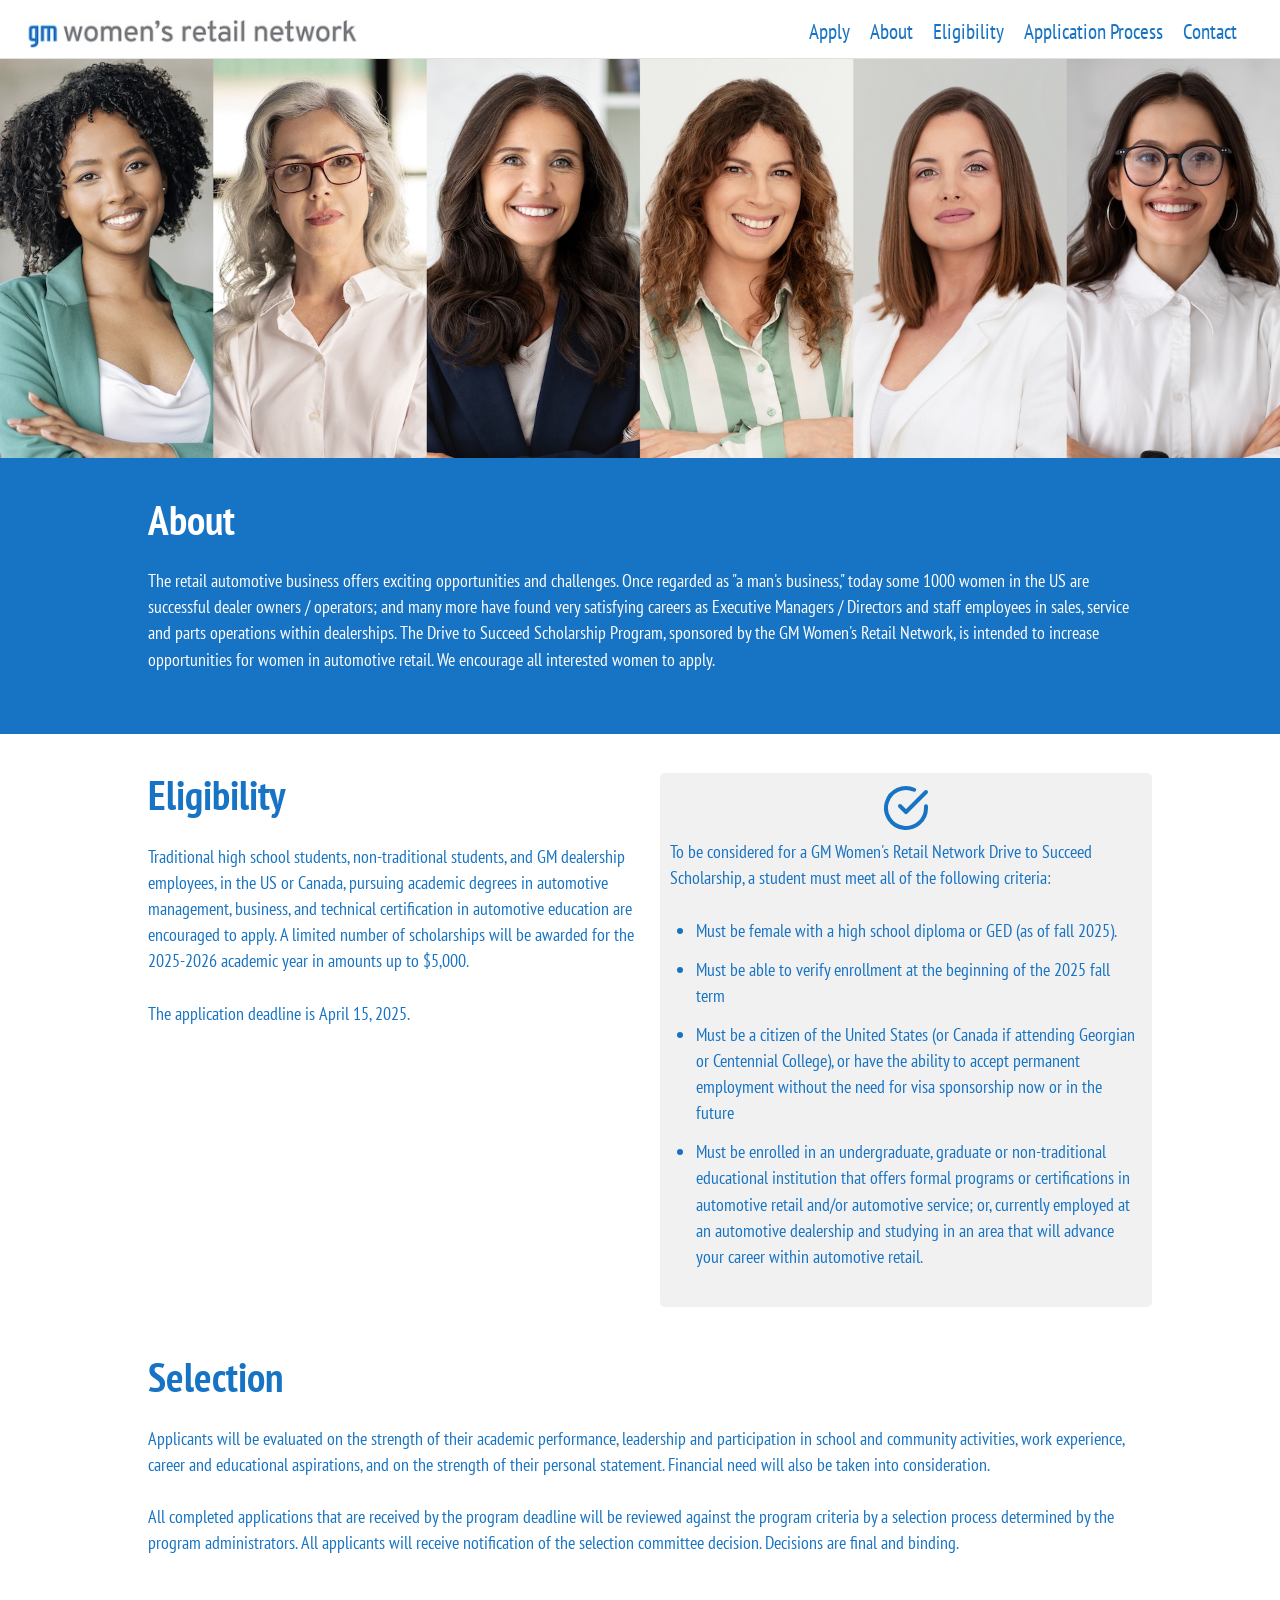
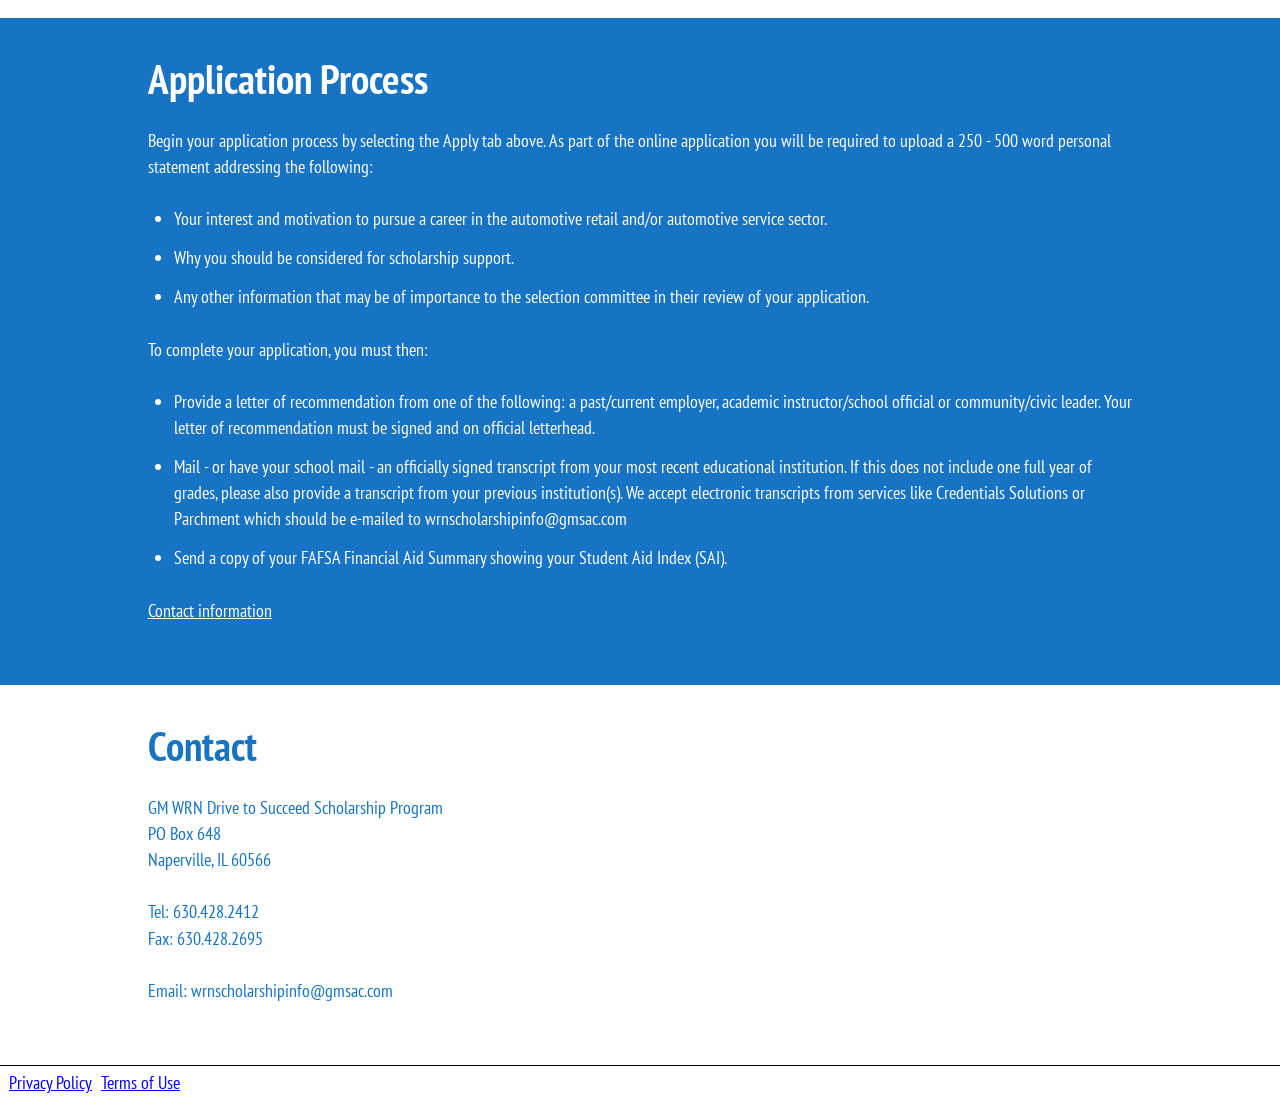
==== commit 38b45ee8: "Updates" ====
--- a/index.html
+++ b/index.html
@@ -1 +1 @@
-<!DOCTYPE html><html lang="en"><head><meta charSet="utf-8"/><meta http-equiv="x-ua-compatible" content="ie=edge"/><meta name="viewport" content="width=device-width, initial-scale=1, shrink-to-fit=no"/><style data-href="/styles.057384cbf1ef741ee0fd.css" id="gatsby-global-css">@import url(https://fonts.googleapis.com/css?family=PT+Sans+Narrow&display=swap);.header{width:100%;display:grid;grid-template-columns:35% 65%;position:fixed;height:3.25rem;padding:1.6rem .75rem .75rem;background-color:#fff;border-bottom:1px solid hsla(0,0%,60.8%,.3);display:inline-flex}.header .logo a{display:inline-flex;padding:0;text-decoration:none}.header .logo a>img{padding:0;margin-left:.5rem;margin-top:-1.25rem}.header .menu{width:80%;text-align:right;padding-right:20px;margin-top:-10px;padding-top:0}.header .menu .menuIcon{display:none}.header .menu .menuItem{display:inline-flex;padding-left:10px;padding-right:10px;color:#1773c3;text-decoration:none;font-size:1.15rem}@media (max-width:1010px){.header .logo{width:calc(100% - 50px)}.header .logo a>h3{margin-top:0;font-size:1rem}.header .menu{padding-right:0;margin-top:-4px;width:50px}.header .menu .menuIcon{display:block;width:30px;height:30px;float:right;margin-top:-.5rem;cursor:pointer}.header .menu .menuIcon *{width:30px;height:30px}.header .menu .menuItemList{position:fixed;right:-40%;height:100%;width:40%;top:3.25rem;background-color:#e1e1e1;border-top:1px solid #e1e1e1}.header .menu .menuItemList:first{border-top:none}.header .menu .menuItemList .menuItem{border-bottom:1px solid hsla(0,0%,60.8%,.3);font-size:.8rem;text-align:center;width:100%;padding:.7rem}.header .menu .menuItemList--active{right:0;animation-duration:.3s;animation-name:slidein}@keyframes slidein{0%{right:-40%}to{right:0}}}@media (max-width:563px){.header .logo a>img{margin-left:.1rem}.header .logo a>h3{margin-left:.2rem;margin-right:.2rem;margin-top:-.1rem;font-size:.9rem;text-align:center}}@media (max-width:399px){.header .logo a>img{margin-left:.1rem}.header .logo a>h3{margin-left:.2rem;margin-right:.2rem;margin-top:-.1rem;font-size:.9rem;text-align:center}}.Hero{background-repeat:no-repeat;background-position:top;height:400px;width:100%}html{font-family:PT Sans Narrow,sans-serif;-ms-text-size-adjust:100%;-webkit-text-size-adjust:100%}body{margin:0;-webkit-font-smoothing:antialiased;-moz-osx-font-smoothing:grayscale}article,aside,details,figcaption,figure,footer,header,main,menu,nav,section,summary{display:block}audio,canvas,progress,video{display:inline-block}audio:not([controls]){display:none;height:0}progress{vertical-align:baseline}[hidden],template{display:none}a{background-color:transparent;-webkit-text-decoration-skip:objects}a:active,a:hover{outline-width:0}abbr[title]{border-bottom:none;text-decoration:underline;-webkit-text-decoration:underline dotted;text-decoration:underline dotted}b,strong{font-weight:inherit;font-weight:bolder}dfn{font-style:italic}h1{font-size:2em;margin:.67em 0}mark{background-color:#ff0;color:#000}small{font-size:80%}sub,sup{font-size:75%;line-height:0;position:relative;vertical-align:baseline}sub{bottom:-.25em}sup{top:-.5em}img{border-style:none}svg:not(:root){overflow:hidden}code,kbd,pre,samp{font-family:monospace,monospace;font-size:1em}figure{margin:1em 40px}hr{box-sizing:content-box;height:0;overflow:visible}button,input,optgroup,select,textarea{font:inherit;margin:0}optgroup{font-weight:700}button,input{overflow:visible}button,select{text-transform:none}[type=reset],[type=submit],button,html [type=button]{-webkit-appearance:button}[type=button]::-moz-focus-inner,[type=reset]::-moz-focus-inner,[type=submit]::-moz-focus-inner,button::-moz-focus-inner{border-style:none;padding:0}[type=button]:-moz-focusring,[type=reset]:-moz-focusring,[type=submit]:-moz-focusring,button:-moz-focusring{outline:1px dotted ButtonText}fieldset{border:1px solid silver;margin:0 2px;padding:.35em .625em .75em}legend{box-sizing:border-box;color:inherit;display:table;max-width:100%;padding:0;white-space:normal}textarea{overflow:auto}[type=checkbox],[type=radio]{box-sizing:border-box;padding:0}[type=number]::-webkit-inner-spin-button,[type=number]::-webkit-outer-spin-button{height:auto}[type=search]{-webkit-appearance:textfield;outline-offset:-2px}[type=search]::-webkit-search-cancel-button,[type=search]::-webkit-search-decoration{-webkit-appearance:none}::-webkit-input-placeholder{color:inherit;opacity:.54}::-webkit-file-upload-button{-webkit-appearance:button;font:inherit}html{font:112.5%/1.45em georgia,serif;box-sizing:border-box;overflow-y:scroll}*,:after,:before{box-sizing:inherit}body{color:rgba(0,0,0,.8);font-family:PT Sans Narrow,sans-serif;font-weight:400;word-wrap:break-word;font-kerning:normal;-ms-font-feature-settings:"kern","liga","clig","calt";font-feature-settings:"kern","liga","clig","calt"}img{max-width:100%;padding:0;margin:0 0 1.45rem}h1{font-size:2.25rem}h1,h2{padding:0;margin:0 0 1.45rem;color:inherit;font-family:PT Sans Narrow,sans-serif;font-weight:700;text-rendering:optimizeLegibility;line-height:1.1}h2{font-size:1.62671rem}h3{font-size:1.38316rem}h3,h4{padding:0;margin:0 0 1.45rem;color:inherit;font-family:PT Sans Narrow,sans-serif;font-weight:700;text-rendering:optimizeLegibility;line-height:1.1}h4{font-size:1rem}h5{font-size:.85028rem}h5,h6{padding:0;margin:0 0 1.45rem;color:inherit;font-family:PT Sans Narrow,sans-serif;font-weight:700;text-rendering:optimizeLegibility;line-height:1.1}h6{font-size:.78405rem}hgroup{padding:0;margin:0 0 1.45rem}ol,ul{padding:0;margin:0 0 1.45rem 1.45rem;list-style-position:outside;list-style-image:none}dd,dl,figure,p{padding:0;margin:0 0 1.45rem}pre{margin:0 0 1.45rem;font-size:.85rem;line-height:1.42;background:rgba(0,0,0,.04);border-radius:3px;overflow:auto;word-wrap:normal;padding:1.45rem}table{font-size:1rem;line-height:1.45rem;border-collapse:collapse;width:100%}fieldset,table{padding:0;margin:0 0 1.45rem}blockquote{padding:0;margin:0 1.45rem 1.45rem}form,iframe,noscript{padding:0;margin:0 0 1.45rem}hr{padding:0;margin:0 0 calc(1.45rem - 1px);background:rgba(0,0,0,.2);border:none;height:1px}address{padding:0;margin:0 0 1.45rem}b,dt,strong,th{font-weight:700}li{margin-bottom:.725rem}ol li,ul li{padding-left:0}li>ol,li>ul{margin-left:1.45rem;margin-bottom:.725rem;margin-top:.725rem}blockquote :last-child,li :last-child,p :last-child{margin-bottom:0}li>p{margin-bottom:.725rem}code,kbd,samp{font-size:.85rem;line-height:1.45rem}abbr,abbr[title],acronym{border-bottom:1px dotted rgba(0,0,0,.5);cursor:help}abbr[title]{text-decoration:none}td,th,thead{text-align:left}td,th{border-bottom:1px solid rgba(0,0,0,.12);font-feature-settings:"tnum";-moz-font-feature-settings:"tnum";-ms-font-feature-settings:"tnum";-webkit-font-feature-settings:"tnum";padding:.725rem .96667rem calc(.725rem - 1px)}td:first-child,th:first-child{padding-left:0}td:last-child,th:last-child{padding-right:0}code,tt{background-color:rgba(0,0,0,.04);border-radius:3px;font-family:SFMono-Regular,Consolas,Roboto Mono,Droid Sans Mono,Liberation Mono,Menlo,Courier,monospace;padding:.2em 0}pre code{background:none;line-height:1.42}code:after,code:before,tt:after,tt:before{letter-spacing:-.2em;content:" "}pre code:after,pre code:before,pre tt:after,pre tt:before{content:""}@media only screen and (max-width:480px){html{font-size:100%}.flex{flex-direction:column}}.background-gm-blue{background-color:#1773c3;padding-top:2.2rem;padding-bottom:.5rem}.background-gm-blue a,.background-gm-blue h1,.background-gm-blue li,.background-gm-blue p,.background-gm-blue ul{color:#fff}.background-white{background-color:#fff;padding-top:2.2rem;padding-bottom:.5rem}.background-white h1,.background-white h3,.background-white li,.background-white p,.background-white ul{color:#1773c3}.info-segment-content{padding:0 1.0875rem 1.45rem}.flex,.info-segment-content{max-width:1024px;margin:0 auto}.flex{display:flex}.vertical-split{flex:1 1}.info-block{background-color:#f1f1f1;padding:.6rem;border-radius:5px;width:100%}.info-block .icon{text-align:center}</style><meta name="generator" content="Gatsby 2.32.13"/><title data-react-helmet="true">Home | GM Women&#x27;s Retail Network</title><meta data-react-helmet="true" name="description" content=""/><meta data-react-helmet="true" property="og:title" content="Home"/><meta data-react-helmet="true" property="og:description" content=""/><meta data-react-helmet="true" property="og:type" content="website"/><meta data-react-helmet="true" name="twitter:card" content="summary"/><meta data-react-helmet="true" name="twitter:creator" content=""/><meta data-react-helmet="true" name="twitter:title" content="Home"/><meta data-react-helmet="true" name="twitter:description" content=""/><link rel="icon" href="/favicon-32x32.png?v=4a9773549091c227cd2eb82ccd9c5e3a" type="image/png"/><link rel="manifest" href="/manifest.webmanifest" crossorigin="anonymous"/><meta name="theme-color" content="#663399"/><link rel="apple-touch-icon" sizes="48x48" href="/icons/icon-48x48.png?v=4a9773549091c227cd2eb82ccd9c5e3a"/><link rel="apple-touch-icon" sizes="72x72" href="/icons/icon-72x72.png?v=4a9773549091c227cd2eb82ccd9c5e3a"/><link rel="apple-touch-icon" sizes="96x96" href="/icons/icon-96x96.png?v=4a9773549091c227cd2eb82ccd9c5e3a"/><link rel="apple-touch-icon" sizes="144x144" href="/icons/icon-144x144.png?v=4a9773549091c227cd2eb82ccd9c5e3a"/><link rel="apple-touch-icon" sizes="192x192" href="/icons/icon-192x192.png?v=4a9773549091c227cd2eb82ccd9c5e3a"/><link rel="apple-touch-icon" sizes="256x256" href="/icons/icon-256x256.png?v=4a9773549091c227cd2eb82ccd9c5e3a"/><link rel="apple-touch-icon" sizes="384x384" href="/icons/icon-384x384.png?v=4a9773549091c227cd2eb82ccd9c5e3a"/><link rel="apple-touch-icon" sizes="512x512" href="/icons/icon-512x512.png?v=4a9773549091c227cd2eb82ccd9c5e3a"/><link as="script" rel="preload" href="/webpack-runtime-c5601d109b348ffbb08c.js"/><link as="script" rel="preload" href="/framework-8e528b732ab2eaadb7b7.js"/><link as="script" rel="preload" href="/app-e4761002c90b22a7fc92.js"/><link as="script" rel="preload" href="/styles-e9d24b1846c7d6eb9685.js"/><link as="script" rel="preload" href="/commons-9c058bc16fc3b641a5da.js"/><link as="script" rel="preload" href="/e50e9c162871c1d91fba5ce567a5656e16dc6783-8771d357900cb5124345.js"/><link as="script" rel="preload" href="/component---src-pages-index-js-004094d82b923b3d8b0f.js"/><link as="fetch" rel="preload" href="/page-data/index/page-data.json" crossorigin="anonymous"/><link as="fetch" rel="preload" href="/page-data/sq/d/1132682437.json" crossorigin="anonymous"/><link as="fetch" rel="preload" href="/page-data/sq/d/3649515864.json" crossorigin="anonymous"/><link as="fetch" rel="preload" href="/page-data/sq/d/63159454.json" crossorigin="anonymous"/><link as="fetch" rel="preload" href="/page-data/app-data.json" crossorigin="anonymous"/></head><body><div id="___gatsby"><div style="outline:none" tabindex="-1" id="gatsby-focus-wrapper"><div class="header"><div class="logo"><a to="/"><img src="[data-uri]"/></a></div><div class="menu"><div class="menuIcon"><svg xmlns="http://www.w3.org/2000/svg" width="24" height="24" viewBox="0 0 24 24" fill="none" stroke="currentColor" stroke-width="2" stroke-linecap="round" stroke-linejoin="round"><line x1="3" y1="12" x2="21" y2="12"></line><line x1="3" y1="6" x2="21" y2="6"></line><line x1="3" y1="18" x2="21" y2="18"></line></svg></div><div class="menuItemList"><a class="menuItem" href="https://charitable-management-systems.github.io/wrn-mock/apply">Apply</a><a class="menuItem" href="https://charitable-management-systems.github.io/wrn-mock/#About">About</a><a class="menuItem" href="https://charitable-management-systems.github.io/wrn-mock/#Eligibility">Eligibility</a><a class="menuItem" href="https://charitable-management-systems.github.io/wrn-mock/#Apply">Application Process</a><a class="menuItem" href="https://charitable-management-systems.github.io/wrn-mock/#Contact">Contact</a></div></div></div><section class="Hero" style="background-image:url(&#x27;./static/hero-c54b6667934546bcb76a223a35cd727b.jpg&#x27;)"></section><main><a name="About"></a><div class="background-gm-blue"><div class="info-segment-content"><h1>About</h1><p>The retail automotive business offers exciting opportunities and challenges. Once regarded as &quot;a man&#x27;s business,&quot; today some 1000 women in the US are successful dealer owners / operators; and many more have found very satisfying careers as Executive Managers / Directors and staff employees in sales, service and parts operations within dealerships. The Drive to Succeed Scholarship Program, sponsored by the GM Women&#x27;s Retail Network, is intended to increase opportunities for women in automotive retail.  We encourage all interested women to apply.</p></div></div><a name="Eligibility"></a><div class="background-white flex"><div class="info-segment-content vertical-split"><h1>Eligibility</h1><p>Traditional high school students, non-traditional students, and GM dealership employees, in the US or Canada, pursuing academic degrees in automotive management, business, and technical certification in automotive education are encouraged to apply. A limited number of scholarships will be awarded for the 2025-2026 academic year in amounts up to $5,000.</p><p>The application deadline is April 15, 2025.</p></div><div class="vertical-split"><div class="info-block"><div class="icon"><svg xmlns="http://www.w3.org/2000/svg" width="48" height="48" viewBox="0 0 24 24" fill="none" stroke="#1773c3" stroke-width="2" stroke-linecap="round" stroke-linejoin="round"><path d="M22 11.08V12a10 10 0 1 1-5.93-9.14"></path><polyline points="22 4 12 14.01 9 11.01"></polyline></svg></div><p>To be considered for a GM Women&#x27;s Retail Network Drive to Succeed Scholarship, a student must meet all of the following criteria:</p><ul><li> Must be female with a high school diploma or GED (as of fall 2025).</li><li>Must be able to verify enrollment at the beginning of the 2025 fall term</li><li>Must be a citizen of the United States (or Canada if attending Georgian or Centennial College), or have the ability to accept permanent employment without the need for visa sponsorship now or in the future</li><li>Must be enrolled in an undergraduate, graduate or non-traditional educational institution that offers formal programs or certifications in automotive retail and/or automotive service; or, currently employed at an automotive dealership and studying in an area that will advance your career within automotive retail.</li></ul></div></div></div><a name="Selection"></a><div class="background-white"><div class="info-segment-content"><h1>Selection</h1><p>Applicants will be evaluated on the strength of their academic performance, leadership and participation in school and community activities, work experience, career and educational aspirations, and on the strength of their personal statement. Financial need will also be taken into consideration.</p><p>All completed applications that are received by the program deadline will be reviewed against the program criteria by a selection process determined by the program administrators. All applicants will receive notification of the selection committee decision. Decisions are final and binding.</p></div></div><a name="Apply"></a><div class="background-gm-blue"><div class="info-segment-content"><h1>Application Process</h1><p>Begin your application process by selecting the Apply tab above. As part of the online application you will be required to upload a 250 - 500 word personal statement addressing the following:</p><ul><li>Your interest and motivation to pursue a career in the automotive retail and/or automotive service sector.</li><li>Why you should be considered for scholarship support.</li><li>Any other information that may be of importance to the selection committee in their review of your application.</li></ul><p>To complete your application, you must then:</p><ul><li>Provide a letter of recommendation from one of the following: a past/current employer, academic instructor/school official or community/civic leader. Your letter of recommendation must be signed and on official letterhead.</li><li>Mail - or have your school mail - an officially signed transcript from your most recent educational institution. If this does not include one full year of grades, please also provide a transcript from your previous institution(s). We accept electronic transcripts from services like Credentials Solutions or Parchment which should be e-mailed to wrnscholarshipinfo@gmsac.com</li><li>Send a copy of your FAFSA Financial Aid Summary showing your Student Aid Index (SAI).</li></ul><p><a href="#Contact">Contact information</a></p></div></div><a name="Contact"></a><div class="background-white"><div class="info-segment-content"><h1>Contact</h1><p>GM WRN Drive to Succeed Scholarship Program<br/>PO Box 648<br/>Naperville, IL 60566</p><p>Tel: 630.428.2412<br/>Fax: 630.428.2695</p><p>Email: wrnscholarshipinfo@gmsac.com</p></div></div></main><footer style="border-top:1px solid black;padding:0.25rem;padding-left:0.5rem"><a href="/static/privacy_policy-7d712cbd51f7cabd3da64947c3c1d8df.pdf" target="_blank" style="margin-right:0.5rem">Privacy Policy</a><a href="/static/terms_of_use-9b656f1d2426d7c493cb166300addeeb.pdf" target="_blank">Terms of Use</a></footer></div><div id="gatsby-announcer" style="position:absolute;top:0;width:1px;height:1px;padding:0;overflow:hidden;clip:rect(0, 0, 0, 0);white-space:nowrap;border:0" aria-live="assertive" aria-atomic="true"></div></div><script id="gatsby-script-loader">/*<![CDATA[*/window.pagePath="/";/*]]>*/</script><script id="gatsby-chunk-mapping">/*<![CDATA[*/window.___chunkMapping={"polyfill":["/polyfill-7d8a1d5e75531696974d.js"],"app":["/app-e4761002c90b22a7fc92.js"],"component---src-pages-404-js":["/component---src-pages-404-js-689cfc1b5c0a2e8a2c2e.js"],"component---src-pages-apply-js":["/component---src-pages-apply-js-b1d8f9d6a73e055acec3.js"],"component---src-pages-index-js":["/component---src-pages-index-js-004094d82b923b3d8b0f.js"]};/*]]>*/</script><script src="/polyfill-7d8a1d5e75531696974d.js" nomodule=""></script><script src="/component---src-pages-index-js-004094d82b923b3d8b0f.js" async=""></script><script src="/e50e9c162871c1d91fba5ce567a5656e16dc6783-8771d357900cb5124345.js" async=""></script><script src="/commons-9c058bc16fc3b641a5da.js" async=""></script><script src="/styles-e9d24b1846c7d6eb9685.js" async=""></script><script src="/app-e4761002c90b22a7fc92.js" async=""></script><script src="/framework-8e528b732ab2eaadb7b7.js" async=""></script><script src="/webpack-runtime-c5601d109b348ffbb08c.js" async=""></script></body></html>+<!DOCTYPE html><html lang="en"><head><meta charSet="utf-8"/><meta http-equiv="x-ua-compatible" content="ie=edge"/><meta name="viewport" content="width=device-width, initial-scale=1, shrink-to-fit=no"/><style data-href="/styles.7938d8d9b880f7fd2d3c.css" id="gatsby-global-css">@import url(https://fonts.googleapis.com/css?family=PT+Sans+Narrow&display=swap);.header{width:100%;display:grid;grid-template-columns:35% 65%;position:fixed;height:3.25rem;padding:1.6rem .75rem .75rem;background-color:#fff;border-bottom:1px solid hsla(0,0%,60.8%,.3);display:inline-flex;top:0}.header .logo a{display:inline-flex;padding:0;text-decoration:none}.header .logo a>img{padding:0;margin-left:.5rem;margin-top:-1.25rem}.header .menu{width:80%;text-align:right;padding-right:20px;margin-top:-10px;padding-top:0}.header .menu .menuIcon{display:none}.header .menu .menuItem{display:inline-flex;padding-left:10px;padding-right:10px;color:#1773c3;text-decoration:none;font-size:1.15rem}@media (max-width:1010px){.header .logo{width:calc(100% - 50px)}.header .logo a>h3{margin-top:0;font-size:1rem}.header .menu{padding-right:0;margin-top:-4px;width:50px}.header .menu .menuIcon{display:block;width:30px;height:30px;float:right;margin-top:-.5rem;cursor:pointer}.header .menu .menuIcon *{width:30px;height:30px}.header .menu .menuItemList{position:fixed;right:-40%;height:100%;width:40%;top:3.25rem;background-color:#e1e1e1;border-top:1px solid #e1e1e1}.header .menu .menuItemList:first{border-top:none}.header .menu .menuItemList .menuItem{border-bottom:1px solid hsla(0,0%,60.8%,.3);font-size:.8rem;text-align:center;width:100%;padding:.7rem}.header .menu .menuItemList--active{right:0;animation-duration:.3s;animation-name:slidein}@keyframes slidein{0%{right:-40%}to{right:0}}}@media (max-width:563px){.header .logo a>img{margin-left:.1rem}.header .logo a>h3{margin-left:.2rem;margin-right:.2rem;margin-top:-.1rem;font-size:.9rem;text-align:center}}@media (max-width:399px){.header .logo a>img{margin-left:.1rem}.header .logo a>h3{margin-left:.2rem;margin-right:.2rem;margin-top:-.1rem;font-size:.9rem;text-align:center}}.Hero{height:400px;width:100%;margin-top:58px}html{font-family:PT Sans Narrow,sans-serif;-ms-text-size-adjust:100%;-webkit-text-size-adjust:100%}body{margin:0;-webkit-font-smoothing:antialiased;-moz-osx-font-smoothing:grayscale}article,aside,details,figcaption,figure,footer,header,main,menu,nav,section,summary{display:block}audio,canvas,progress,video{display:inline-block}audio:not([controls]){display:none;height:0}progress{vertical-align:baseline}[hidden],template{display:none}a{background-color:transparent;-webkit-text-decoration-skip:objects}a:active,a:hover{outline-width:0}abbr[title]{border-bottom:none;text-decoration:underline;-webkit-text-decoration:underline dotted;text-decoration:underline dotted}b,strong{font-weight:inherit;font-weight:bolder}dfn{font-style:italic}h1{font-size:2em;margin:.67em 0}mark{background-color:#ff0;color:#000}small{font-size:80%}sub,sup{font-size:75%;line-height:0;position:relative;vertical-align:baseline}sub{bottom:-.25em}sup{top:-.5em}img{border-style:none}svg:not(:root){overflow:hidden}code,kbd,pre,samp{font-family:monospace,monospace;font-size:1em}figure{margin:1em 40px}hr{box-sizing:content-box;height:0;overflow:visible}button,input,optgroup,select,textarea{font:inherit;margin:0}optgroup{font-weight:700}button,input{overflow:visible}button,select{text-transform:none}[type=reset],[type=submit],button,html [type=button]{-webkit-appearance:button}[type=button]::-moz-focus-inner,[type=reset]::-moz-focus-inner,[type=submit]::-moz-focus-inner,button::-moz-focus-inner{border-style:none;padding:0}[type=button]:-moz-focusring,[type=reset]:-moz-focusring,[type=submit]:-moz-focusring,button:-moz-focusring{outline:1px dotted ButtonText}fieldset{border:1px solid silver;margin:0 2px;padding:.35em .625em .75em}legend{box-sizing:border-box;color:inherit;display:table;max-width:100%;padding:0;white-space:normal}textarea{overflow:auto}[type=checkbox],[type=radio]{box-sizing:border-box;padding:0}[type=number]::-webkit-inner-spin-button,[type=number]::-webkit-outer-spin-button{height:auto}[type=search]{-webkit-appearance:textfield;outline-offset:-2px}[type=search]::-webkit-search-cancel-button,[type=search]::-webkit-search-decoration{-webkit-appearance:none}::-webkit-input-placeholder{color:inherit;opacity:.54}::-webkit-file-upload-button{-webkit-appearance:button;font:inherit}html{font:112.5%/1.45em georgia,serif;box-sizing:border-box;overflow-y:scroll}*,:after,:before{box-sizing:inherit}body{color:rgba(0,0,0,.8);font-family:PT Sans Narrow,sans-serif;font-weight:400;word-wrap:break-word;font-kerning:normal;-ms-font-feature-settings:"kern","liga","clig","calt";font-feature-settings:"kern","liga","clig","calt"}img{max-width:100%;padding:0;margin:0 0 1.45rem}h1{font-size:2.25rem}h1,h2{padding:0;margin:0 0 1.45rem;color:inherit;font-family:PT Sans Narrow,sans-serif;font-weight:700;text-rendering:optimizeLegibility;line-height:1.1}h2{font-size:1.62671rem}h3{font-size:1.38316rem}h3,h4{padding:0;margin:0 0 1.45rem;color:inherit;font-family:PT Sans Narrow,sans-serif;font-weight:700;text-rendering:optimizeLegibility;line-height:1.1}h4{font-size:1rem}h5{font-size:.85028rem}h5,h6{padding:0;margin:0 0 1.45rem;color:inherit;font-family:PT Sans Narrow,sans-serif;font-weight:700;text-rendering:optimizeLegibility;line-height:1.1}h6{font-size:.78405rem}hgroup{padding:0;margin:0 0 1.45rem}ol,ul{padding:0;margin:0 0 1.45rem 1.45rem;list-style-position:outside;list-style-image:none}dd,dl,figure,p{padding:0;margin:0 0 1.45rem}pre{margin:0 0 1.45rem;font-size:.85rem;line-height:1.42;background:rgba(0,0,0,.04);border-radius:3px;overflow:auto;word-wrap:normal;padding:1.45rem}table{font-size:1rem;line-height:1.45rem;border-collapse:collapse;width:100%}fieldset,table{padding:0;margin:0 0 1.45rem}blockquote{padding:0;margin:0 1.45rem 1.45rem}form,iframe,noscript{padding:0;margin:0 0 1.45rem}hr{padding:0;margin:0 0 calc(1.45rem - 1px);background:rgba(0,0,0,.2);border:none;height:1px}address{padding:0;margin:0 0 1.45rem}b,dt,strong,th{font-weight:700}li{margin-bottom:.725rem}ol li,ul li{padding-left:0}li>ol,li>ul{margin-left:1.45rem;margin-bottom:.725rem;margin-top:.725rem}blockquote :last-child,li :last-child,p :last-child{margin-bottom:0}li>p{margin-bottom:.725rem}code,kbd,samp{font-size:.85rem;line-height:1.45rem}abbr,abbr[title],acronym{border-bottom:1px dotted rgba(0,0,0,.5);cursor:help}abbr[title]{text-decoration:none}td,th,thead{text-align:left}td,th{border-bottom:1px solid rgba(0,0,0,.12);font-feature-settings:"tnum";-moz-font-feature-settings:"tnum";-ms-font-feature-settings:"tnum";-webkit-font-feature-settings:"tnum";padding:.725rem .96667rem calc(.725rem - 1px)}td:first-child,th:first-child{padding-left:0}td:last-child,th:last-child{padding-right:0}code,tt{background-color:rgba(0,0,0,.04);border-radius:3px;font-family:SFMono-Regular,Consolas,Roboto Mono,Droid Sans Mono,Liberation Mono,Menlo,Courier,monospace;padding:.2em 0}pre code{background:none;line-height:1.42}code:after,code:before,tt:after,tt:before{letter-spacing:-.2em;content:" "}pre code:after,pre code:before,pre tt:after,pre tt:before{content:""}@media only screen and (max-width:480px){html{font-size:100%}.flex{flex-direction:column}}.background-gm-blue{background-color:#1773c3;padding-top:2.2rem;padding-bottom:.5rem}.background-gm-blue a,.background-gm-blue h1,.background-gm-blue li,.background-gm-blue p,.background-gm-blue ul{color:#fff}.background-white{background-color:#fff;padding-top:2.2rem;padding-bottom:.5rem}.background-white h1,.background-white h3,.background-white li,.background-white p,.background-white ul{color:#1773c3}.info-segment-content{padding:0 1.0875rem 1.45rem}.flex,.info-segment-content{max-width:1024px;margin:0 auto}.flex{display:flex}.vertical-split{flex:1 1}.info-block{background-color:#f1f1f1;padding:.6rem;border-radius:5px;width:100%}.info-block .icon{text-align:center}</style><meta name="generator" content="Gatsby 2.32.13"/><title data-react-helmet="true">Home | GM Women&#x27;s Retail Network</title><meta data-react-helmet="true" name="description" content=""/><meta data-react-helmet="true" property="og:title" content="Home"/><meta data-react-helmet="true" property="og:description" content=""/><meta data-react-helmet="true" property="og:type" content="website"/><meta data-react-helmet="true" name="twitter:card" content="summary"/><meta data-react-helmet="true" name="twitter:creator" content=""/><meta data-react-helmet="true" name="twitter:title" content="Home"/><meta data-react-helmet="true" name="twitter:description" content=""/><link rel="icon" href="/favicon-32x32.png?v=4a9773549091c227cd2eb82ccd9c5e3a" type="image/png"/><link rel="manifest" href="/manifest.webmanifest" crossorigin="anonymous"/><meta name="theme-color" content="#663399"/><link rel="apple-touch-icon" sizes="48x48" href="/icons/icon-48x48.png?v=4a9773549091c227cd2eb82ccd9c5e3a"/><link rel="apple-touch-icon" sizes="72x72" href="/icons/icon-72x72.png?v=4a9773549091c227cd2eb82ccd9c5e3a"/><link rel="apple-touch-icon" sizes="96x96" href="/icons/icon-96x96.png?v=4a9773549091c227cd2eb82ccd9c5e3a"/><link rel="apple-touch-icon" sizes="144x144" href="/icons/icon-144x144.png?v=4a9773549091c227cd2eb82ccd9c5e3a"/><link rel="apple-touch-icon" sizes="192x192" href="/icons/icon-192x192.png?v=4a9773549091c227cd2eb82ccd9c5e3a"/><link rel="apple-touch-icon" sizes="256x256" href="/icons/icon-256x256.png?v=4a9773549091c227cd2eb82ccd9c5e3a"/><link rel="apple-touch-icon" sizes="384x384" href="/icons/icon-384x384.png?v=4a9773549091c227cd2eb82ccd9c5e3a"/><link rel="apple-touch-icon" sizes="512x512" href="/icons/icon-512x512.png?v=4a9773549091c227cd2eb82ccd9c5e3a"/><link as="script" rel="preload" href="/webpack-runtime-ab6dffcc1c2c4a3f61f9.js"/><link as="script" rel="preload" href="/framework-8e528b732ab2eaadb7b7.js"/><link as="script" rel="preload" href="/app-e4761002c90b22a7fc92.js"/><link as="script" rel="preload" href="/styles-e9d24b1846c7d6eb9685.js"/><link as="script" rel="preload" href="/commons-513fb83ec961d87094e3.js"/><link as="script" rel="preload" href="/e50e9c162871c1d91fba5ce567a5656e16dc6783-8771d357900cb5124345.js"/><link as="script" rel="preload" href="/component---src-pages-index-js-004094d82b923b3d8b0f.js"/><link as="fetch" rel="preload" href="/page-data/index/page-data.json" crossorigin="anonymous"/><link as="fetch" rel="preload" href="/page-data/sq/d/1132682437.json" crossorigin="anonymous"/><link as="fetch" rel="preload" href="/page-data/sq/d/3649515864.json" crossorigin="anonymous"/><link as="fetch" rel="preload" href="/page-data/sq/d/63159454.json" crossorigin="anonymous"/><link as="fetch" rel="preload" href="/page-data/app-data.json" crossorigin="anonymous"/></head><body><div id="___gatsby"><div style="outline:none" tabindex="-1" id="gatsby-focus-wrapper"><div class="header"><div class="logo"><a to="/"><img src="[data-uri]"/></a></div><div class="menu"><div class="menuIcon"><svg xmlns="http://www.w3.org/2000/svg" width="24" height="24" viewBox="0 0 24 24" fill="none" stroke="currentColor" stroke-width="2" stroke-linecap="round" stroke-linejoin="round"><line x1="3" y1="12" x2="21" y2="12"></line><line x1="3" y1="6" x2="21" y2="6"></line><line x1="3" y1="18" x2="21" y2="18"></line></svg></div><div class="menuItemList"><a class="menuItem" href="https://charitable-management-systems.github.io/wrn-mock/apply">Apply</a><a class="menuItem" href="https://charitable-management-systems.github.io/wrn-mock/#About">About</a><a class="menuItem" href="https://charitable-management-systems.github.io/wrn-mock/#Eligibility">Eligibility</a><a class="menuItem" href="https://charitable-management-systems.github.io/wrn-mock/#Apply">Application Process</a><a class="menuItem" href="https://charitable-management-systems.github.io/wrn-mock/#Contact">Contact</a></div></div></div><section class="Hero" style="background-image:url(&#x27;./static/hero-50ee15197e691f9a1bcfa8b422fcb72f.jpg&#x27;);background-size:cover;background-position:top"></section><main><a name="About"></a><div class="background-gm-blue"><div class="info-segment-content"><h1>About</h1><p>The retail automotive business offers exciting opportunities and challenges. Once regarded as &quot;a man&#x27;s business,&quot; today some 1000 women in the US are successful dealer owners / operators; and many more have found very satisfying careers as Executive Managers / Directors and staff employees in sales, service and parts operations within dealerships. The Drive to Succeed Scholarship Program, sponsored by the GM Women&#x27;s Retail Network, is intended to increase opportunities for women in automotive retail.  We encourage all interested women to apply.</p></div></div><a name="Eligibility"></a><div class="background-white flex"><div class="info-segment-content vertical-split"><h1>Eligibility</h1><p>Traditional high school students, non-traditional students, and GM dealership employees, in the US or Canada, pursuing academic degrees in automotive management, business, and technical certification in automotive education are encouraged to apply. A limited number of scholarships will be awarded for the 2025-2026 academic year in amounts up to $5,000.</p><p>The application deadline is April 15, 2025.</p></div><div class="vertical-split"><div class="info-block"><div class="icon"><svg xmlns="http://www.w3.org/2000/svg" width="48" height="48" viewBox="0 0 24 24" fill="none" stroke="#1773c3" stroke-width="2" stroke-linecap="round" stroke-linejoin="round"><path d="M22 11.08V12a10 10 0 1 1-5.93-9.14"></path><polyline points="22 4 12 14.01 9 11.01"></polyline></svg></div><p>To be considered for a GM Women&#x27;s Retail Network Drive to Succeed Scholarship, a student must meet all of the following criteria:</p><ul><li> Must be female with a high school diploma or GED (as of fall 2025).</li><li>Must be able to verify enrollment at the beginning of the 2025 fall term</li><li>Must be a citizen of the United States (or Canada if attending Georgian or Centennial College), or have the ability to accept permanent employment without the need for visa sponsorship now or in the future</li><li>Must be enrolled in an undergraduate, graduate or non-traditional educational institution that offers formal programs or certifications in automotive retail and/or automotive service; or, currently employed at an automotive dealership and studying in an area that will advance your career within automotive retail.</li></ul></div></div></div><a name="Selection"></a><div class="background-white"><div class="info-segment-content"><h1>Selection</h1><p>Applicants will be evaluated on the strength of their academic performance, leadership and participation in school and community activities, work experience, career and educational aspirations, and on the strength of their personal statement. Financial need will also be taken into consideration.</p><p>All completed applications that are received by the program deadline will be reviewed against the program criteria by a selection process determined by the program administrators. All applicants will receive notification of the selection committee decision. Decisions are final and binding.</p></div></div><a name="Apply"></a><div class="background-gm-blue"><div class="info-segment-content"><h1>Application Process</h1><p>Begin your application process by selecting the Apply tab above. As part of the online application you will be required to upload a 250 - 500 word personal statement addressing the following:</p><ul><li>Your interest and motivation to pursue a career in the automotive retail and/or automotive service sector.</li><li>Why you should be considered for scholarship support.</li><li>Any other information that may be of importance to the selection committee in their review of your application.</li></ul><p>To complete your application, you must then:</p><ul><li>Provide a letter of recommendation from one of the following: a past/current employer, academic instructor/school official or community/civic leader. Your letter of recommendation must be signed and on official letterhead.</li><li>Mail - or have your school mail - an officially signed transcript from your most recent educational institution. If this does not include one full year of grades, please also provide a transcript from your previous institution(s). We accept electronic transcripts from services like Credentials Solutions or Parchment which should be e-mailed to wrnscholarshipinfo@gmsac.com</li><li>Send a copy of your FAFSA Financial Aid Summary showing your Student Aid Index (SAI).</li></ul><p><a href="#Contact">Contact information</a></p></div></div><a name="Contact"></a><div class="background-white"><div class="info-segment-content"><h1>Contact</h1><p>GM WRN Drive to Succeed Scholarship Program<br/>PO Box 648<br/>Naperville, IL 60566</p><p>Tel: 630.428.2412<br/>Fax: 630.428.2695</p><p>Email: wrnscholarshipinfo@gmsac.com</p></div></div></main><footer style="border-top:1px solid black;padding:0.25rem;padding-left:0.5rem"><a href="/static/privacy_policy-7d712cbd51f7cabd3da64947c3c1d8df.pdf" target="_blank" style="margin-right:0.5rem">Privacy Policy</a><a href="/static/terms_of_use-9b656f1d2426d7c493cb166300addeeb.pdf" target="_blank">Terms of Use</a></footer></div><div id="gatsby-announcer" style="position:absolute;top:0;width:1px;height:1px;padding:0;overflow:hidden;clip:rect(0, 0, 0, 0);white-space:nowrap;border:0" aria-live="assertive" aria-atomic="true"></div></div><script id="gatsby-script-loader">/*<![CDATA[*/window.pagePath="/";/*]]>*/</script><script id="gatsby-chunk-mapping">/*<![CDATA[*/window.___chunkMapping={"polyfill":["/polyfill-7d8a1d5e75531696974d.js"],"app":["/app-e4761002c90b22a7fc92.js"],"component---src-pages-404-js":["/component---src-pages-404-js-689cfc1b5c0a2e8a2c2e.js"],"component---src-pages-apply-js":["/component---src-pages-apply-js-b1d8f9d6a73e055acec3.js"],"component---src-pages-index-js":["/component---src-pages-index-js-004094d82b923b3d8b0f.js"]};/*]]>*/</script><script src="/polyfill-7d8a1d5e75531696974d.js" nomodule=""></script><script src="/component---src-pages-index-js-004094d82b923b3d8b0f.js" async=""></script><script src="/e50e9c162871c1d91fba5ce567a5656e16dc6783-8771d357900cb5124345.js" async=""></script><script src="/commons-513fb83ec961d87094e3.js" async=""></script><script src="/styles-e9d24b1846c7d6eb9685.js" async=""></script><script src="/app-e4761002c90b22a7fc92.js" async=""></script><script src="/framework-8e528b732ab2eaadb7b7.js" async=""></script><script src="/webpack-runtime-ab6dffcc1c2c4a3f61f9.js" async=""></script></body></html>
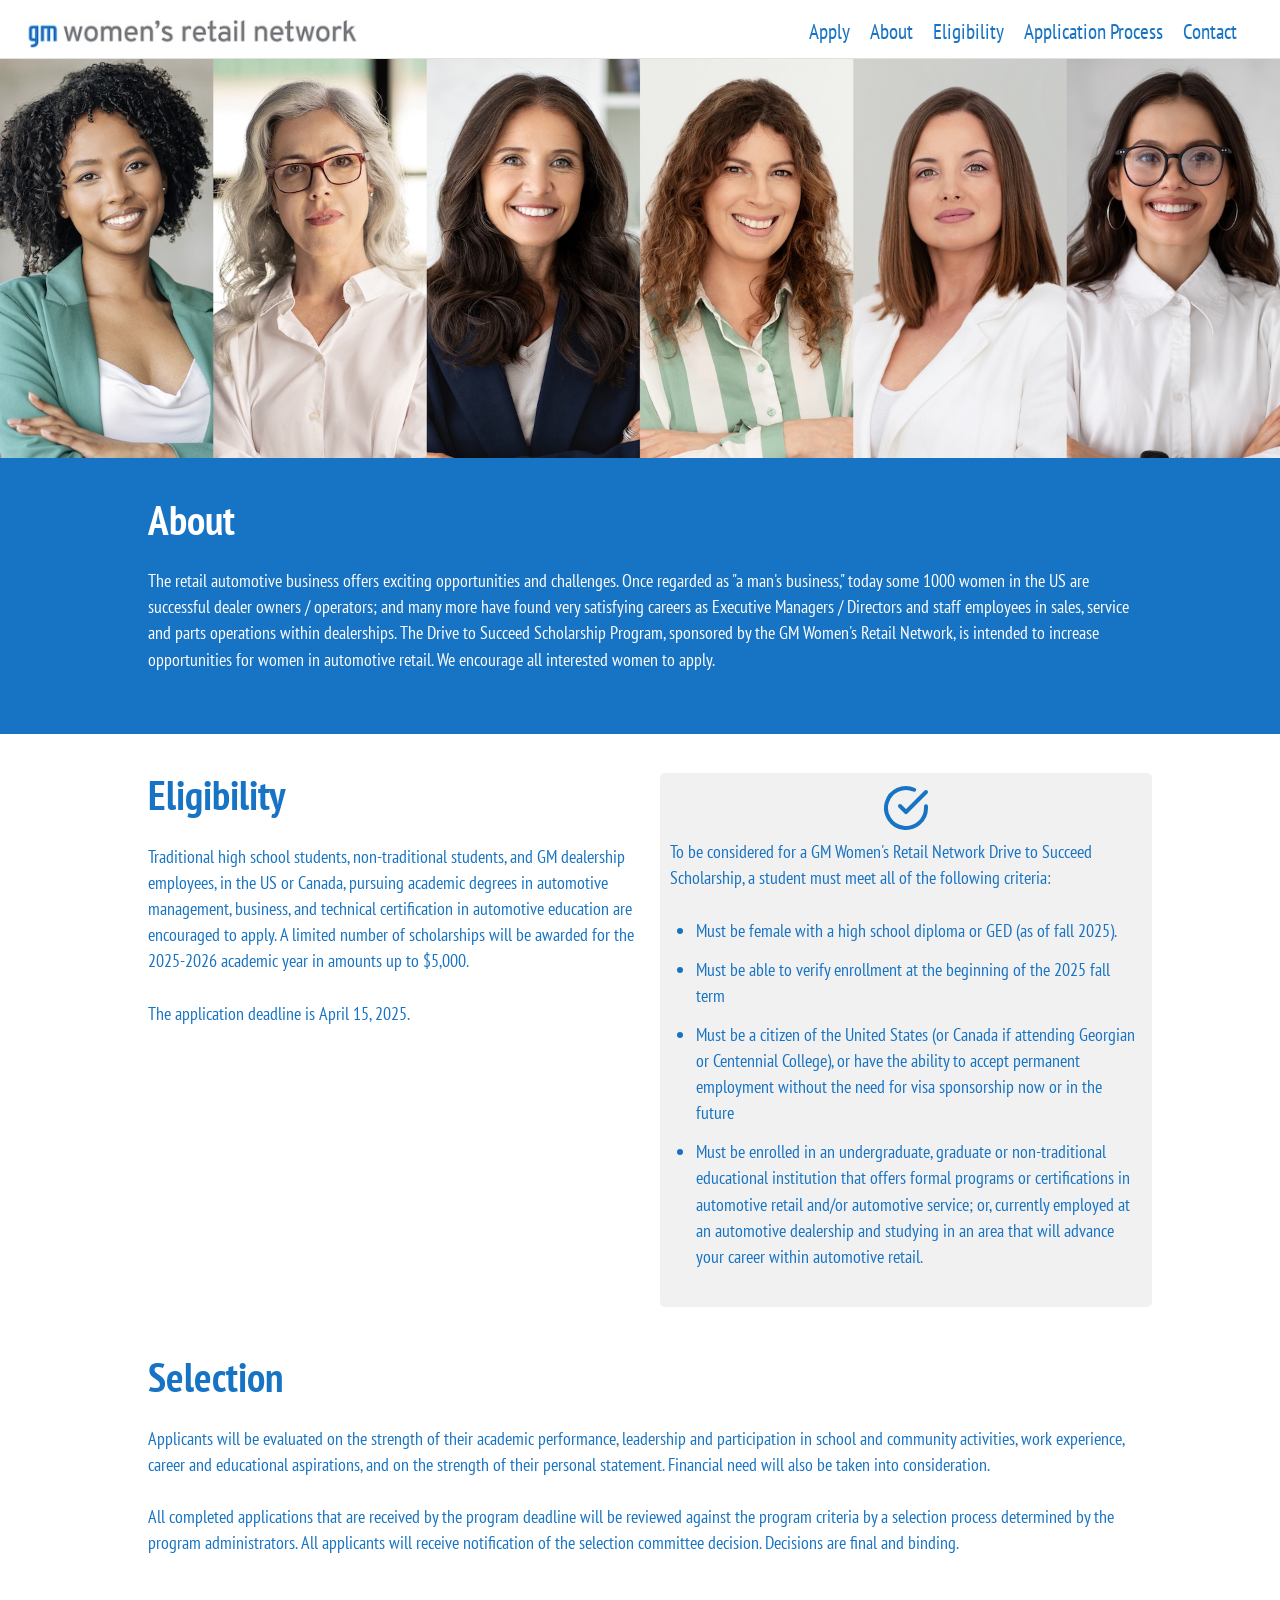
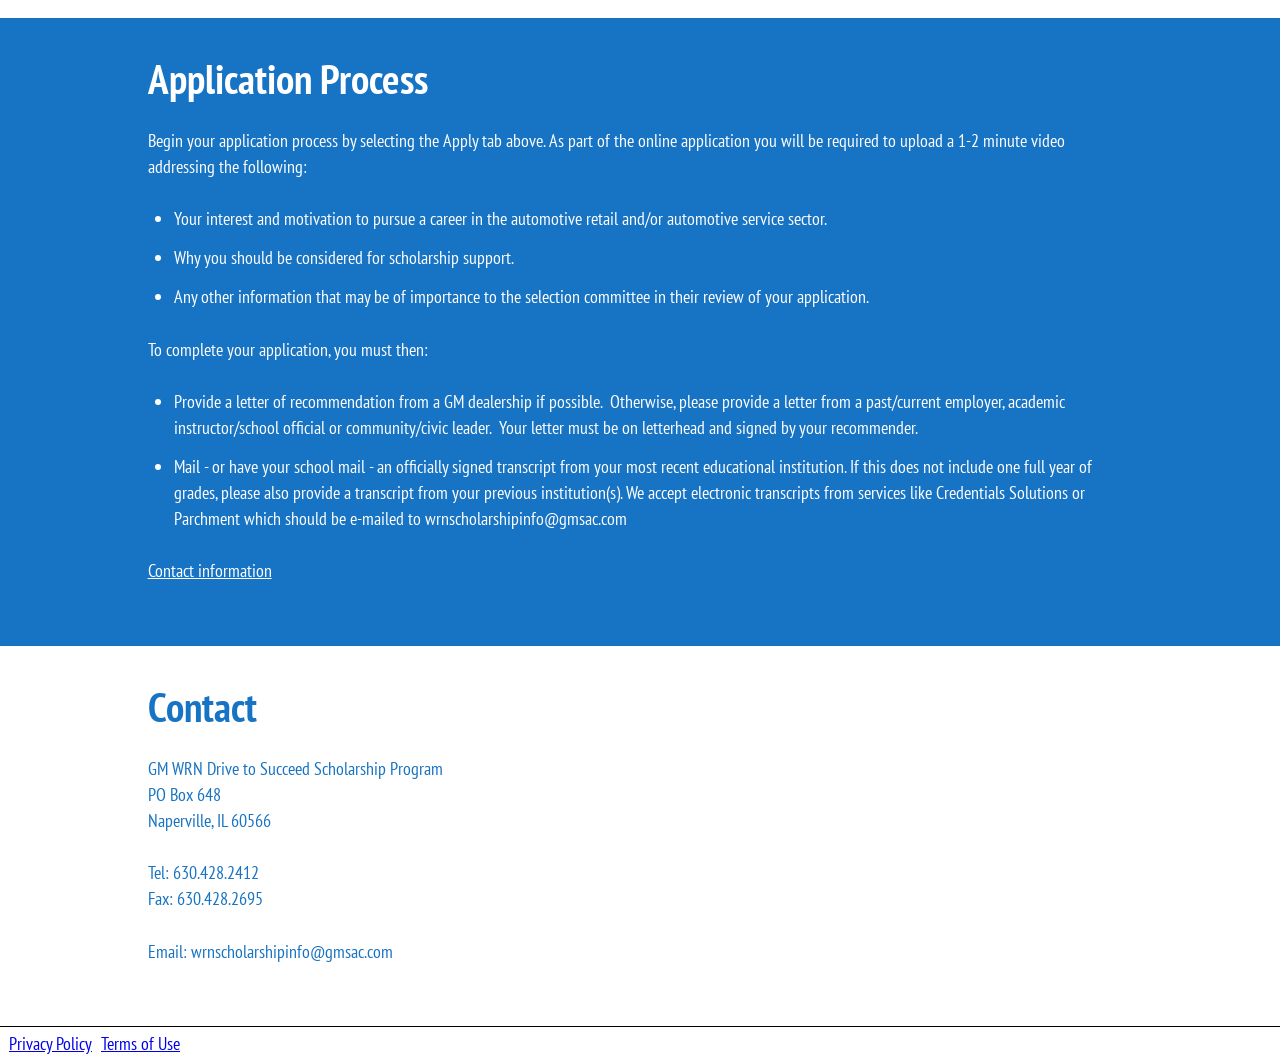
==== commit 82860891: "Updates" ====
--- a/index.html
+++ b/index.html
@@ -1 +1 @@
-<!DOCTYPE html><html lang="en"><head><meta charSet="utf-8"/><meta http-equiv="x-ua-compatible" content="ie=edge"/><meta name="viewport" content="width=device-width, initial-scale=1, shrink-to-fit=no"/><style data-href="/styles.7938d8d9b880f7fd2d3c.css" id="gatsby-global-css">@import url(https://fonts.googleapis.com/css?family=PT+Sans+Narrow&display=swap);.header{width:100%;display:grid;grid-template-columns:35% 65%;position:fixed;height:3.25rem;padding:1.6rem .75rem .75rem;background-color:#fff;border-bottom:1px solid hsla(0,0%,60.8%,.3);display:inline-flex;top:0}.header .logo a{display:inline-flex;padding:0;text-decoration:none}.header .logo a>img{padding:0;margin-left:.5rem;margin-top:-1.25rem}.header .menu{width:80%;text-align:right;padding-right:20px;margin-top:-10px;padding-top:0}.header .menu .menuIcon{display:none}.header .menu .menuItem{display:inline-flex;padding-left:10px;padding-right:10px;color:#1773c3;text-decoration:none;font-size:1.15rem}@media (max-width:1010px){.header .logo{width:calc(100% - 50px)}.header .logo a>h3{margin-top:0;font-size:1rem}.header .menu{padding-right:0;margin-top:-4px;width:50px}.header .menu .menuIcon{display:block;width:30px;height:30px;float:right;margin-top:-.5rem;cursor:pointer}.header .menu .menuIcon *{width:30px;height:30px}.header .menu .menuItemList{position:fixed;right:-40%;height:100%;width:40%;top:3.25rem;background-color:#e1e1e1;border-top:1px solid #e1e1e1}.header .menu .menuItemList:first{border-top:none}.header .menu .menuItemList .menuItem{border-bottom:1px solid hsla(0,0%,60.8%,.3);font-size:.8rem;text-align:center;width:100%;padding:.7rem}.header .menu .menuItemList--active{right:0;animation-duration:.3s;animation-name:slidein}@keyframes slidein{0%{right:-40%}to{right:0}}}@media (max-width:563px){.header .logo a>img{margin-left:.1rem}.header .logo a>h3{margin-left:.2rem;margin-right:.2rem;margin-top:-.1rem;font-size:.9rem;text-align:center}}@media (max-width:399px){.header .logo a>img{margin-left:.1rem}.header .logo a>h3{margin-left:.2rem;margin-right:.2rem;margin-top:-.1rem;font-size:.9rem;text-align:center}}.Hero{height:400px;width:100%;margin-top:58px}html{font-family:PT Sans Narrow,sans-serif;-ms-text-size-adjust:100%;-webkit-text-size-adjust:100%}body{margin:0;-webkit-font-smoothing:antialiased;-moz-osx-font-smoothing:grayscale}article,aside,details,figcaption,figure,footer,header,main,menu,nav,section,summary{display:block}audio,canvas,progress,video{display:inline-block}audio:not([controls]){display:none;height:0}progress{vertical-align:baseline}[hidden],template{display:none}a{background-color:transparent;-webkit-text-decoration-skip:objects}a:active,a:hover{outline-width:0}abbr[title]{border-bottom:none;text-decoration:underline;-webkit-text-decoration:underline dotted;text-decoration:underline dotted}b,strong{font-weight:inherit;font-weight:bolder}dfn{font-style:italic}h1{font-size:2em;margin:.67em 0}mark{background-color:#ff0;color:#000}small{font-size:80%}sub,sup{font-size:75%;line-height:0;position:relative;vertical-align:baseline}sub{bottom:-.25em}sup{top:-.5em}img{border-style:none}svg:not(:root){overflow:hidden}code,kbd,pre,samp{font-family:monospace,monospace;font-size:1em}figure{margin:1em 40px}hr{box-sizing:content-box;height:0;overflow:visible}button,input,optgroup,select,textarea{font:inherit;margin:0}optgroup{font-weight:700}button,input{overflow:visible}button,select{text-transform:none}[type=reset],[type=submit],button,html [type=button]{-webkit-appearance:button}[type=button]::-moz-focus-inner,[type=reset]::-moz-focus-inner,[type=submit]::-moz-focus-inner,button::-moz-focus-inner{border-style:none;padding:0}[type=button]:-moz-focusring,[type=reset]:-moz-focusring,[type=submit]:-moz-focusring,button:-moz-focusring{outline:1px dotted ButtonText}fieldset{border:1px solid silver;margin:0 2px;padding:.35em .625em .75em}legend{box-sizing:border-box;color:inherit;display:table;max-width:100%;padding:0;white-space:normal}textarea{overflow:auto}[type=checkbox],[type=radio]{box-sizing:border-box;padding:0}[type=number]::-webkit-inner-spin-button,[type=number]::-webkit-outer-spin-button{height:auto}[type=search]{-webkit-appearance:textfield;outline-offset:-2px}[type=search]::-webkit-search-cancel-button,[type=search]::-webkit-search-decoration{-webkit-appearance:none}::-webkit-input-placeholder{color:inherit;opacity:.54}::-webkit-file-upload-button{-webkit-appearance:button;font:inherit}html{font:112.5%/1.45em georgia,serif;box-sizing:border-box;overflow-y:scroll}*,:after,:before{box-sizing:inherit}body{color:rgba(0,0,0,.8);font-family:PT Sans Narrow,sans-serif;font-weight:400;word-wrap:break-word;font-kerning:normal;-ms-font-feature-settings:"kern","liga","clig","calt";font-feature-settings:"kern","liga","clig","calt"}img{max-width:100%;padding:0;margin:0 0 1.45rem}h1{font-size:2.25rem}h1,h2{padding:0;margin:0 0 1.45rem;color:inherit;font-family:PT Sans Narrow,sans-serif;font-weight:700;text-rendering:optimizeLegibility;line-height:1.1}h2{font-size:1.62671rem}h3{font-size:1.38316rem}h3,h4{padding:0;margin:0 0 1.45rem;color:inherit;font-family:PT Sans Narrow,sans-serif;font-weight:700;text-rendering:optimizeLegibility;line-height:1.1}h4{font-size:1rem}h5{font-size:.85028rem}h5,h6{padding:0;margin:0 0 1.45rem;color:inherit;font-family:PT Sans Narrow,sans-serif;font-weight:700;text-rendering:optimizeLegibility;line-height:1.1}h6{font-size:.78405rem}hgroup{padding:0;margin:0 0 1.45rem}ol,ul{padding:0;margin:0 0 1.45rem 1.45rem;list-style-position:outside;list-style-image:none}dd,dl,figure,p{padding:0;margin:0 0 1.45rem}pre{margin:0 0 1.45rem;font-size:.85rem;line-height:1.42;background:rgba(0,0,0,.04);border-radius:3px;overflow:auto;word-wrap:normal;padding:1.45rem}table{font-size:1rem;line-height:1.45rem;border-collapse:collapse;width:100%}fieldset,table{padding:0;margin:0 0 1.45rem}blockquote{padding:0;margin:0 1.45rem 1.45rem}form,iframe,noscript{padding:0;margin:0 0 1.45rem}hr{padding:0;margin:0 0 calc(1.45rem - 1px);background:rgba(0,0,0,.2);border:none;height:1px}address{padding:0;margin:0 0 1.45rem}b,dt,strong,th{font-weight:700}li{margin-bottom:.725rem}ol li,ul li{padding-left:0}li>ol,li>ul{margin-left:1.45rem;margin-bottom:.725rem;margin-top:.725rem}blockquote :last-child,li :last-child,p :last-child{margin-bottom:0}li>p{margin-bottom:.725rem}code,kbd,samp{font-size:.85rem;line-height:1.45rem}abbr,abbr[title],acronym{border-bottom:1px dotted rgba(0,0,0,.5);cursor:help}abbr[title]{text-decoration:none}td,th,thead{text-align:left}td,th{border-bottom:1px solid rgba(0,0,0,.12);font-feature-settings:"tnum";-moz-font-feature-settings:"tnum";-ms-font-feature-settings:"tnum";-webkit-font-feature-settings:"tnum";padding:.725rem .96667rem calc(.725rem - 1px)}td:first-child,th:first-child{padding-left:0}td:last-child,th:last-child{padding-right:0}code,tt{background-color:rgba(0,0,0,.04);border-radius:3px;font-family:SFMono-Regular,Consolas,Roboto Mono,Droid Sans Mono,Liberation Mono,Menlo,Courier,monospace;padding:.2em 0}pre code{background:none;line-height:1.42}code:after,code:before,tt:after,tt:before{letter-spacing:-.2em;content:" "}pre code:after,pre code:before,pre tt:after,pre tt:before{content:""}@media only screen and (max-width:480px){html{font-size:100%}.flex{flex-direction:column}}.background-gm-blue{background-color:#1773c3;padding-top:2.2rem;padding-bottom:.5rem}.background-gm-blue a,.background-gm-blue h1,.background-gm-blue li,.background-gm-blue p,.background-gm-blue ul{color:#fff}.background-white{background-color:#fff;padding-top:2.2rem;padding-bottom:.5rem}.background-white h1,.background-white h3,.background-white li,.background-white p,.background-white ul{color:#1773c3}.info-segment-content{padding:0 1.0875rem 1.45rem}.flex,.info-segment-content{max-width:1024px;margin:0 auto}.flex{display:flex}.vertical-split{flex:1 1}.info-block{background-color:#f1f1f1;padding:.6rem;border-radius:5px;width:100%}.info-block .icon{text-align:center}</style><meta name="generator" content="Gatsby 2.32.13"/><title data-react-helmet="true">Home | GM Women&#x27;s Retail Network</title><meta data-react-helmet="true" name="description" content=""/><meta data-react-helmet="true" property="og:title" content="Home"/><meta data-react-helmet="true" property="og:description" content=""/><meta data-react-helmet="true" property="og:type" content="website"/><meta data-react-helmet="true" name="twitter:card" content="summary"/><meta data-react-helmet="true" name="twitter:creator" content=""/><meta data-react-helmet="true" name="twitter:title" content="Home"/><meta data-react-helmet="true" name="twitter:description" content=""/><link rel="icon" href="/favicon-32x32.png?v=4a9773549091c227cd2eb82ccd9c5e3a" type="image/png"/><link rel="manifest" href="/manifest.webmanifest" crossorigin="anonymous"/><meta name="theme-color" content="#663399"/><link rel="apple-touch-icon" sizes="48x48" href="/icons/icon-48x48.png?v=4a9773549091c227cd2eb82ccd9c5e3a"/><link rel="apple-touch-icon" sizes="72x72" href="/icons/icon-72x72.png?v=4a9773549091c227cd2eb82ccd9c5e3a"/><link rel="apple-touch-icon" sizes="96x96" href="/icons/icon-96x96.png?v=4a9773549091c227cd2eb82ccd9c5e3a"/><link rel="apple-touch-icon" sizes="144x144" href="/icons/icon-144x144.png?v=4a9773549091c227cd2eb82ccd9c5e3a"/><link rel="apple-touch-icon" sizes="192x192" href="/icons/icon-192x192.png?v=4a9773549091c227cd2eb82ccd9c5e3a"/><link rel="apple-touch-icon" sizes="256x256" href="/icons/icon-256x256.png?v=4a9773549091c227cd2eb82ccd9c5e3a"/><link rel="apple-touch-icon" sizes="384x384" href="/icons/icon-384x384.png?v=4a9773549091c227cd2eb82ccd9c5e3a"/><link rel="apple-touch-icon" sizes="512x512" href="/icons/icon-512x512.png?v=4a9773549091c227cd2eb82ccd9c5e3a"/><link as="script" rel="preload" href="/webpack-runtime-ab6dffcc1c2c4a3f61f9.js"/><link as="script" rel="preload" href="/framework-8e528b732ab2eaadb7b7.js"/><link as="script" rel="preload" href="/app-e4761002c90b22a7fc92.js"/><link as="script" rel="preload" href="/styles-e9d24b1846c7d6eb9685.js"/><link as="script" rel="preload" href="/commons-513fb83ec961d87094e3.js"/><link as="script" rel="preload" href="/e50e9c162871c1d91fba5ce567a5656e16dc6783-8771d357900cb5124345.js"/><link as="script" rel="preload" href="/component---src-pages-index-js-004094d82b923b3d8b0f.js"/><link as="fetch" rel="preload" href="/page-data/index/page-data.json" crossorigin="anonymous"/><link as="fetch" rel="preload" href="/page-data/sq/d/1132682437.json" crossorigin="anonymous"/><link as="fetch" rel="preload" href="/page-data/sq/d/3649515864.json" crossorigin="anonymous"/><link as="fetch" rel="preload" href="/page-data/sq/d/63159454.json" crossorigin="anonymous"/><link as="fetch" rel="preload" href="/page-data/app-data.json" crossorigin="anonymous"/></head><body><div id="___gatsby"><div style="outline:none" tabindex="-1" id="gatsby-focus-wrapper"><div class="header"><div class="logo"><a to="/"><img src="[data-uri]"/></a></div><div class="menu"><div class="menuIcon"><svg xmlns="http://www.w3.org/2000/svg" width="24" height="24" viewBox="0 0 24 24" fill="none" stroke="currentColor" stroke-width="2" stroke-linecap="round" stroke-linejoin="round"><line x1="3" y1="12" x2="21" y2="12"></line><line x1="3" y1="6" x2="21" y2="6"></line><line x1="3" y1="18" x2="21" y2="18"></line></svg></div><div class="menuItemList"><a class="menuItem" href="https://charitable-management-systems.github.io/wrn-mock/apply">Apply</a><a class="menuItem" href="https://charitable-management-systems.github.io/wrn-mock/#About">About</a><a class="menuItem" href="https://charitable-management-systems.github.io/wrn-mock/#Eligibility">Eligibility</a><a class="menuItem" href="https://charitable-management-systems.github.io/wrn-mock/#Apply">Application Process</a><a class="menuItem" href="https://charitable-management-systems.github.io/wrn-mock/#Contact">Contact</a></div></div></div><section class="Hero" style="background-image:url(&#x27;./static/hero-50ee15197e691f9a1bcfa8b422fcb72f.jpg&#x27;);background-size:cover;background-position:top"></section><main><a name="About"></a><div class="background-gm-blue"><div class="info-segment-content"><h1>About</h1><p>The retail automotive business offers exciting opportunities and challenges. Once regarded as &quot;a man&#x27;s business,&quot; today some 1000 women in the US are successful dealer owners / operators; and many more have found very satisfying careers as Executive Managers / Directors and staff employees in sales, service and parts operations within dealerships. The Drive to Succeed Scholarship Program, sponsored by the GM Women&#x27;s Retail Network, is intended to increase opportunities for women in automotive retail.  We encourage all interested women to apply.</p></div></div><a name="Eligibility"></a><div class="background-white flex"><div class="info-segment-content vertical-split"><h1>Eligibility</h1><p>Traditional high school students, non-traditional students, and GM dealership employees, in the US or Canada, pursuing academic degrees in automotive management, business, and technical certification in automotive education are encouraged to apply. A limited number of scholarships will be awarded for the 2025-2026 academic year in amounts up to $5,000.</p><p>The application deadline is April 15, 2025.</p></div><div class="vertical-split"><div class="info-block"><div class="icon"><svg xmlns="http://www.w3.org/2000/svg" width="48" height="48" viewBox="0 0 24 24" fill="none" stroke="#1773c3" stroke-width="2" stroke-linecap="round" stroke-linejoin="round"><path d="M22 11.08V12a10 10 0 1 1-5.93-9.14"></path><polyline points="22 4 12 14.01 9 11.01"></polyline></svg></div><p>To be considered for a GM Women&#x27;s Retail Network Drive to Succeed Scholarship, a student must meet all of the following criteria:</p><ul><li> Must be female with a high school diploma or GED (as of fall 2025).</li><li>Must be able to verify enrollment at the beginning of the 2025 fall term</li><li>Must be a citizen of the United States (or Canada if attending Georgian or Centennial College), or have the ability to accept permanent employment without the need for visa sponsorship now or in the future</li><li>Must be enrolled in an undergraduate, graduate or non-traditional educational institution that offers formal programs or certifications in automotive retail and/or automotive service; or, currently employed at an automotive dealership and studying in an area that will advance your career within automotive retail.</li></ul></div></div></div><a name="Selection"></a><div class="background-white"><div class="info-segment-content"><h1>Selection</h1><p>Applicants will be evaluated on the strength of their academic performance, leadership and participation in school and community activities, work experience, career and educational aspirations, and on the strength of their personal statement. Financial need will also be taken into consideration.</p><p>All completed applications that are received by the program deadline will be reviewed against the program criteria by a selection process determined by the program administrators. All applicants will receive notification of the selection committee decision. Decisions are final and binding.</p></div></div><a name="Apply"></a><div class="background-gm-blue"><div class="info-segment-content"><h1>Application Process</h1><p>Begin your application process by selecting the Apply tab above. As part of the online application you will be required to upload a 250 - 500 word personal statement addressing the following:</p><ul><li>Your interest and motivation to pursue a career in the automotive retail and/or automotive service sector.</li><li>Why you should be considered for scholarship support.</li><li>Any other information that may be of importance to the selection committee in their review of your application.</li></ul><p>To complete your application, you must then:</p><ul><li>Provide a letter of recommendation from one of the following: a past/current employer, academic instructor/school official or community/civic leader. Your letter of recommendation must be signed and on official letterhead.</li><li>Mail - or have your school mail - an officially signed transcript from your most recent educational institution. If this does not include one full year of grades, please also provide a transcript from your previous institution(s). We accept electronic transcripts from services like Credentials Solutions or Parchment which should be e-mailed to wrnscholarshipinfo@gmsac.com</li><li>Send a copy of your FAFSA Financial Aid Summary showing your Student Aid Index (SAI).</li></ul><p><a href="#Contact">Contact information</a></p></div></div><a name="Contact"></a><div class="background-white"><div class="info-segment-content"><h1>Contact</h1><p>GM WRN Drive to Succeed Scholarship Program<br/>PO Box 648<br/>Naperville, IL 60566</p><p>Tel: 630.428.2412<br/>Fax: 630.428.2695</p><p>Email: wrnscholarshipinfo@gmsac.com</p></div></div></main><footer style="border-top:1px solid black;padding:0.25rem;padding-left:0.5rem"><a href="/static/privacy_policy-7d712cbd51f7cabd3da64947c3c1d8df.pdf" target="_blank" style="margin-right:0.5rem">Privacy Policy</a><a href="/static/terms_of_use-9b656f1d2426d7c493cb166300addeeb.pdf" target="_blank">Terms of Use</a></footer></div><div id="gatsby-announcer" style="position:absolute;top:0;width:1px;height:1px;padding:0;overflow:hidden;clip:rect(0, 0, 0, 0);white-space:nowrap;border:0" aria-live="assertive" aria-atomic="true"></div></div><script id="gatsby-script-loader">/*<![CDATA[*/window.pagePath="/";/*]]>*/</script><script id="gatsby-chunk-mapping">/*<![CDATA[*/window.___chunkMapping={"polyfill":["/polyfill-7d8a1d5e75531696974d.js"],"app":["/app-e4761002c90b22a7fc92.js"],"component---src-pages-404-js":["/component---src-pages-404-js-689cfc1b5c0a2e8a2c2e.js"],"component---src-pages-apply-js":["/component---src-pages-apply-js-b1d8f9d6a73e055acec3.js"],"component---src-pages-index-js":["/component---src-pages-index-js-004094d82b923b3d8b0f.js"]};/*]]>*/</script><script src="/polyfill-7d8a1d5e75531696974d.js" nomodule=""></script><script src="/component---src-pages-index-js-004094d82b923b3d8b0f.js" async=""></script><script src="/e50e9c162871c1d91fba5ce567a5656e16dc6783-8771d357900cb5124345.js" async=""></script><script src="/commons-513fb83ec961d87094e3.js" async=""></script><script src="/styles-e9d24b1846c7d6eb9685.js" async=""></script><script src="/app-e4761002c90b22a7fc92.js" async=""></script><script src="/framework-8e528b732ab2eaadb7b7.js" async=""></script><script src="/webpack-runtime-ab6dffcc1c2c4a3f61f9.js" async=""></script></body></html>+<!DOCTYPE html><html lang="en"><head><meta charSet="utf-8"/><meta http-equiv="x-ua-compatible" content="ie=edge"/><meta name="viewport" content="width=device-width, initial-scale=1, shrink-to-fit=no"/><style data-href="/styles.7938d8d9b880f7fd2d3c.css" id="gatsby-global-css">@import url(https://fonts.googleapis.com/css?family=PT+Sans+Narrow&display=swap);.header{width:100%;display:grid;grid-template-columns:35% 65%;position:fixed;height:3.25rem;padding:1.6rem .75rem .75rem;background-color:#fff;border-bottom:1px solid hsla(0,0%,60.8%,.3);display:inline-flex;top:0}.header .logo a{display:inline-flex;padding:0;text-decoration:none}.header .logo a>img{padding:0;margin-left:.5rem;margin-top:-1.25rem}.header .menu{width:80%;text-align:right;padding-right:20px;margin-top:-10px;padding-top:0}.header .menu .menuIcon{display:none}.header .menu .menuItem{display:inline-flex;padding-left:10px;padding-right:10px;color:#1773c3;text-decoration:none;font-size:1.15rem}@media (max-width:1010px){.header .logo{width:calc(100% - 50px)}.header .logo a>h3{margin-top:0;font-size:1rem}.header .menu{padding-right:0;margin-top:-4px;width:50px}.header .menu .menuIcon{display:block;width:30px;height:30px;float:right;margin-top:-.5rem;cursor:pointer}.header .menu .menuIcon *{width:30px;height:30px}.header .menu .menuItemList{position:fixed;right:-40%;height:100%;width:40%;top:3.25rem;background-color:#e1e1e1;border-top:1px solid #e1e1e1}.header .menu .menuItemList:first{border-top:none}.header .menu .menuItemList .menuItem{border-bottom:1px solid hsla(0,0%,60.8%,.3);font-size:.8rem;text-align:center;width:100%;padding:.7rem}.header .menu .menuItemList--active{right:0;animation-duration:.3s;animation-name:slidein}@keyframes slidein{0%{right:-40%}to{right:0}}}@media (max-width:563px){.header .logo a>img{margin-left:.1rem}.header .logo a>h3{margin-left:.2rem;margin-right:.2rem;margin-top:-.1rem;font-size:.9rem;text-align:center}}@media (max-width:399px){.header .logo a>img{margin-left:.1rem}.header .logo a>h3{margin-left:.2rem;margin-right:.2rem;margin-top:-.1rem;font-size:.9rem;text-align:center}}.Hero{height:400px;width:100%;margin-top:58px}html{font-family:PT Sans Narrow,sans-serif;-ms-text-size-adjust:100%;-webkit-text-size-adjust:100%}body{margin:0;-webkit-font-smoothing:antialiased;-moz-osx-font-smoothing:grayscale}article,aside,details,figcaption,figure,footer,header,main,menu,nav,section,summary{display:block}audio,canvas,progress,video{display:inline-block}audio:not([controls]){display:none;height:0}progress{vertical-align:baseline}[hidden],template{display:none}a{background-color:transparent;-webkit-text-decoration-skip:objects}a:active,a:hover{outline-width:0}abbr[title]{border-bottom:none;text-decoration:underline;-webkit-text-decoration:underline dotted;text-decoration:underline dotted}b,strong{font-weight:inherit;font-weight:bolder}dfn{font-style:italic}h1{font-size:2em;margin:.67em 0}mark{background-color:#ff0;color:#000}small{font-size:80%}sub,sup{font-size:75%;line-height:0;position:relative;vertical-align:baseline}sub{bottom:-.25em}sup{top:-.5em}img{border-style:none}svg:not(:root){overflow:hidden}code,kbd,pre,samp{font-family:monospace,monospace;font-size:1em}figure{margin:1em 40px}hr{box-sizing:content-box;height:0;overflow:visible}button,input,optgroup,select,textarea{font:inherit;margin:0}optgroup{font-weight:700}button,input{overflow:visible}button,select{text-transform:none}[type=reset],[type=submit],button,html [type=button]{-webkit-appearance:button}[type=button]::-moz-focus-inner,[type=reset]::-moz-focus-inner,[type=submit]::-moz-focus-inner,button::-moz-focus-inner{border-style:none;padding:0}[type=button]:-moz-focusring,[type=reset]:-moz-focusring,[type=submit]:-moz-focusring,button:-moz-focusring{outline:1px dotted ButtonText}fieldset{border:1px solid silver;margin:0 2px;padding:.35em .625em .75em}legend{box-sizing:border-box;color:inherit;display:table;max-width:100%;padding:0;white-space:normal}textarea{overflow:auto}[type=checkbox],[type=radio]{box-sizing:border-box;padding:0}[type=number]::-webkit-inner-spin-button,[type=number]::-webkit-outer-spin-button{height:auto}[type=search]{-webkit-appearance:textfield;outline-offset:-2px}[type=search]::-webkit-search-cancel-button,[type=search]::-webkit-search-decoration{-webkit-appearance:none}::-webkit-input-placeholder{color:inherit;opacity:.54}::-webkit-file-upload-button{-webkit-appearance:button;font:inherit}html{font:112.5%/1.45em georgia,serif;box-sizing:border-box;overflow-y:scroll}*,:after,:before{box-sizing:inherit}body{color:rgba(0,0,0,.8);font-family:PT Sans Narrow,sans-serif;font-weight:400;word-wrap:break-word;font-kerning:normal;-ms-font-feature-settings:"kern","liga","clig","calt";font-feature-settings:"kern","liga","clig","calt"}img{max-width:100%;padding:0;margin:0 0 1.45rem}h1{font-size:2.25rem}h1,h2{padding:0;margin:0 0 1.45rem;color:inherit;font-family:PT Sans Narrow,sans-serif;font-weight:700;text-rendering:optimizeLegibility;line-height:1.1}h2{font-size:1.62671rem}h3{font-size:1.38316rem}h3,h4{padding:0;margin:0 0 1.45rem;color:inherit;font-family:PT Sans Narrow,sans-serif;font-weight:700;text-rendering:optimizeLegibility;line-height:1.1}h4{font-size:1rem}h5{font-size:.85028rem}h5,h6{padding:0;margin:0 0 1.45rem;color:inherit;font-family:PT Sans Narrow,sans-serif;font-weight:700;text-rendering:optimizeLegibility;line-height:1.1}h6{font-size:.78405rem}hgroup{padding:0;margin:0 0 1.45rem}ol,ul{padding:0;margin:0 0 1.45rem 1.45rem;list-style-position:outside;list-style-image:none}dd,dl,figure,p{padding:0;margin:0 0 1.45rem}pre{margin:0 0 1.45rem;font-size:.85rem;line-height:1.42;background:rgba(0,0,0,.04);border-radius:3px;overflow:auto;word-wrap:normal;padding:1.45rem}table{font-size:1rem;line-height:1.45rem;border-collapse:collapse;width:100%}fieldset,table{padding:0;margin:0 0 1.45rem}blockquote{padding:0;margin:0 1.45rem 1.45rem}form,iframe,noscript{padding:0;margin:0 0 1.45rem}hr{padding:0;margin:0 0 calc(1.45rem - 1px);background:rgba(0,0,0,.2);border:none;height:1px}address{padding:0;margin:0 0 1.45rem}b,dt,strong,th{font-weight:700}li{margin-bottom:.725rem}ol li,ul li{padding-left:0}li>ol,li>ul{margin-left:1.45rem;margin-bottom:.725rem;margin-top:.725rem}blockquote :last-child,li :last-child,p :last-child{margin-bottom:0}li>p{margin-bottom:.725rem}code,kbd,samp{font-size:.85rem;line-height:1.45rem}abbr,abbr[title],acronym{border-bottom:1px dotted rgba(0,0,0,.5);cursor:help}abbr[title]{text-decoration:none}td,th,thead{text-align:left}td,th{border-bottom:1px solid rgba(0,0,0,.12);font-feature-settings:"tnum";-moz-font-feature-settings:"tnum";-ms-font-feature-settings:"tnum";-webkit-font-feature-settings:"tnum";padding:.725rem .96667rem calc(.725rem - 1px)}td:first-child,th:first-child{padding-left:0}td:last-child,th:last-child{padding-right:0}code,tt{background-color:rgba(0,0,0,.04);border-radius:3px;font-family:SFMono-Regular,Consolas,Roboto Mono,Droid Sans Mono,Liberation Mono,Menlo,Courier,monospace;padding:.2em 0}pre code{background:none;line-height:1.42}code:after,code:before,tt:after,tt:before{letter-spacing:-.2em;content:" "}pre code:after,pre code:before,pre tt:after,pre tt:before{content:""}@media only screen and (max-width:480px){html{font-size:100%}.flex{flex-direction:column}}.background-gm-blue{background-color:#1773c3;padding-top:2.2rem;padding-bottom:.5rem}.background-gm-blue a,.background-gm-blue h1,.background-gm-blue li,.background-gm-blue p,.background-gm-blue ul{color:#fff}.background-white{background-color:#fff;padding-top:2.2rem;padding-bottom:.5rem}.background-white h1,.background-white h3,.background-white li,.background-white p,.background-white ul{color:#1773c3}.info-segment-content{padding:0 1.0875rem 1.45rem}.flex,.info-segment-content{max-width:1024px;margin:0 auto}.flex{display:flex}.vertical-split{flex:1 1}.info-block{background-color:#f1f1f1;padding:.6rem;border-radius:5px;width:100%}.info-block .icon{text-align:center}</style><meta name="generator" content="Gatsby 2.32.13"/><title data-react-helmet="true">Home | GM Women&#x27;s Retail Network</title><meta data-react-helmet="true" name="description" content=""/><meta data-react-helmet="true" property="og:title" content="Home"/><meta data-react-helmet="true" property="og:description" content=""/><meta data-react-helmet="true" property="og:type" content="website"/><meta data-react-helmet="true" name="twitter:card" content="summary"/><meta data-react-helmet="true" name="twitter:creator" content=""/><meta data-react-helmet="true" name="twitter:title" content="Home"/><meta data-react-helmet="true" name="twitter:description" content=""/><link rel="icon" href="/favicon-32x32.png?v=4a9773549091c227cd2eb82ccd9c5e3a" type="image/png"/><link rel="manifest" href="/manifest.webmanifest" crossorigin="anonymous"/><meta name="theme-color" content="#663399"/><link rel="apple-touch-icon" sizes="48x48" href="/icons/icon-48x48.png?v=4a9773549091c227cd2eb82ccd9c5e3a"/><link rel="apple-touch-icon" sizes="72x72" href="/icons/icon-72x72.png?v=4a9773549091c227cd2eb82ccd9c5e3a"/><link rel="apple-touch-icon" sizes="96x96" href="/icons/icon-96x96.png?v=4a9773549091c227cd2eb82ccd9c5e3a"/><link rel="apple-touch-icon" sizes="144x144" href="/icons/icon-144x144.png?v=4a9773549091c227cd2eb82ccd9c5e3a"/><link rel="apple-touch-icon" sizes="192x192" href="/icons/icon-192x192.png?v=4a9773549091c227cd2eb82ccd9c5e3a"/><link rel="apple-touch-icon" sizes="256x256" href="/icons/icon-256x256.png?v=4a9773549091c227cd2eb82ccd9c5e3a"/><link rel="apple-touch-icon" sizes="384x384" href="/icons/icon-384x384.png?v=4a9773549091c227cd2eb82ccd9c5e3a"/><link rel="apple-touch-icon" sizes="512x512" href="/icons/icon-512x512.png?v=4a9773549091c227cd2eb82ccd9c5e3a"/><link as="script" rel="preload" href="/webpack-runtime-9b35efd7bde93591a385.js"/><link as="script" rel="preload" href="/framework-8e528b732ab2eaadb7b7.js"/><link as="script" rel="preload" href="/app-e4761002c90b22a7fc92.js"/><link as="script" rel="preload" href="/styles-e9d24b1846c7d6eb9685.js"/><link as="script" rel="preload" href="/commons-513fb83ec961d87094e3.js"/><link as="script" rel="preload" href="/e50e9c162871c1d91fba5ce567a5656e16dc6783-8771d357900cb5124345.js"/><link as="script" rel="preload" href="/component---src-pages-index-js-247ea792bb0d80ea895d.js"/><link as="fetch" rel="preload" href="/page-data/index/page-data.json" crossorigin="anonymous"/><link as="fetch" rel="preload" href="/page-data/sq/d/1132682437.json" crossorigin="anonymous"/><link as="fetch" rel="preload" href="/page-data/sq/d/3649515864.json" crossorigin="anonymous"/><link as="fetch" rel="preload" href="/page-data/sq/d/63159454.json" crossorigin="anonymous"/><link as="fetch" rel="preload" href="/page-data/app-data.json" crossorigin="anonymous"/></head><body><div id="___gatsby"><div style="outline:none" tabindex="-1" id="gatsby-focus-wrapper"><div class="header"><div class="logo"><a to="/"><img src="[data-uri]"/></a></div><div class="menu"><div class="menuIcon"><svg xmlns="http://www.w3.org/2000/svg" width="24" height="24" viewBox="0 0 24 24" fill="none" stroke="currentColor" stroke-width="2" stroke-linecap="round" stroke-linejoin="round"><line x1="3" y1="12" x2="21" y2="12"></line><line x1="3" y1="6" x2="21" y2="6"></line><line x1="3" y1="18" x2="21" y2="18"></line></svg></div><div class="menuItemList"><a class="menuItem" href="https://charitable-management-systems.github.io/wrn-mock/apply">Apply</a><a class="menuItem" href="https://charitable-management-systems.github.io/wrn-mock/#About">About</a><a class="menuItem" href="https://charitable-management-systems.github.io/wrn-mock/#Eligibility">Eligibility</a><a class="menuItem" href="https://charitable-management-systems.github.io/wrn-mock/#Apply">Application Process</a><a class="menuItem" href="https://charitable-management-systems.github.io/wrn-mock/#Contact">Contact</a></div></div></div><section class="Hero" style="background-image:url(&#x27;./static/hero-50ee15197e691f9a1bcfa8b422fcb72f.jpg&#x27;);background-size:cover;background-position:top"></section><main><a name="About"></a><div class="background-gm-blue"><div class="info-segment-content"><h1>About</h1><p>The retail automotive business offers exciting opportunities and challenges. Once regarded as &quot;a man&#x27;s business,&quot; today some 1000 women in the US are successful dealer owners / operators; and many more have found very satisfying careers as Executive Managers / Directors and staff employees in sales, service and parts operations within dealerships. The Drive to Succeed Scholarship Program, sponsored by the GM Women&#x27;s Retail Network, is intended to increase opportunities for women in automotive retail.  We encourage all interested women to apply.</p></div></div><a name="Eligibility"></a><div class="background-white flex"><div class="info-segment-content vertical-split"><h1>Eligibility</h1><p>Traditional high school students, non-traditional students, and GM dealership employees, in the US or Canada, pursuing academic degrees in automotive management, business, and technical certification in automotive education are encouraged to apply. A limited number of scholarships will be awarded for the 2025-2026 academic year in amounts up to $5,000.</p><p>The application deadline is April 15, 2025.</p></div><div class="vertical-split"><div class="info-block"><div class="icon"><svg xmlns="http://www.w3.org/2000/svg" width="48" height="48" viewBox="0 0 24 24" fill="none" stroke="#1773c3" stroke-width="2" stroke-linecap="round" stroke-linejoin="round"><path d="M22 11.08V12a10 10 0 1 1-5.93-9.14"></path><polyline points="22 4 12 14.01 9 11.01"></polyline></svg></div><p>To be considered for a GM Women&#x27;s Retail Network Drive to Succeed Scholarship, a student must meet all of the following criteria:</p><ul><li> Must be female with a high school diploma or GED (as of fall 2025).</li><li>Must be able to verify enrollment at the beginning of the 2025 fall term</li><li>Must be a citizen of the United States (or Canada if attending Georgian or Centennial College), or have the ability to accept permanent employment without the need for visa sponsorship now or in the future</li><li>Must be enrolled in an undergraduate, graduate or non-traditional educational institution that offers formal programs or certifications in automotive retail and/or automotive service; or, currently employed at an automotive dealership and studying in an area that will advance your career within automotive retail.</li></ul></div></div></div><a name="Selection"></a><div class="background-white"><div class="info-segment-content"><h1>Selection</h1><p>Applicants will be evaluated on the strength of their academic performance, leadership and participation in school and community activities, work experience, career and educational aspirations, and on the strength of their personal statement. Financial need will also be taken into consideration.</p><p>All completed applications that are received by the program deadline will be reviewed against the program criteria by a selection process determined by the program administrators. All applicants will receive notification of the selection committee decision. Decisions are final and binding.</p></div></div><a name="Apply"></a><div class="background-gm-blue"><div class="info-segment-content"><h1>Application Process</h1><p>Begin your application process by selecting the Apply tab above. As part of the online application you will be required to upload a 1-2 minute video addressing the following:</p><ul><li>Your interest and motivation to pursue a career in the automotive retail and/or automotive service sector.</li><li>Why you should be considered for scholarship support.</li><li>Any other information that may be of importance to the selection committee in their review of your application.</li></ul><p>To complete your application, you must then:</p><ul><li>Provide a letter of recommendation from a GM dealership if possible.  Otherwise, please provide a letter from a past/current employer, academic instructor/school official or community/civic leader.  Your letter must be on letterhead and signed by your recommender.</li><li>Mail - or have your school mail - an officially signed transcript from your most recent educational institution. If this does not include one full year of grades, please also provide a transcript from your previous institution(s). We accept electronic transcripts from services like Credentials Solutions or Parchment which should be e-mailed to wrnscholarshipinfo@gmsac.com</li></ul><p><a href="#Contact">Contact information</a></p></div></div><a name="Contact"></a><div class="background-white"><div class="info-segment-content"><h1>Contact</h1><p>GM WRN Drive to Succeed Scholarship Program<br/>PO Box 648<br/>Naperville, IL 60566</p><p>Tel: 630.428.2412<br/>Fax: 630.428.2695</p><p>Email: wrnscholarshipinfo@gmsac.com</p></div></div></main><footer style="border-top:1px solid black;padding:0.25rem;padding-left:0.5rem"><a href="/static/privacy_policy-7d712cbd51f7cabd3da64947c3c1d8df.pdf" target="_blank" style="margin-right:0.5rem">Privacy Policy</a><a href="/static/terms_of_use-9b656f1d2426d7c493cb166300addeeb.pdf" target="_blank">Terms of Use</a></footer></div><div id="gatsby-announcer" style="position:absolute;top:0;width:1px;height:1px;padding:0;overflow:hidden;clip:rect(0, 0, 0, 0);white-space:nowrap;border:0" aria-live="assertive" aria-atomic="true"></div></div><script id="gatsby-script-loader">/*<![CDATA[*/window.pagePath="/";/*]]>*/</script><script id="gatsby-chunk-mapping">/*<![CDATA[*/window.___chunkMapping={"polyfill":["/polyfill-7d8a1d5e75531696974d.js"],"app":["/app-e4761002c90b22a7fc92.js"],"component---src-pages-404-js":["/component---src-pages-404-js-689cfc1b5c0a2e8a2c2e.js"],"component---src-pages-apply-js":["/component---src-pages-apply-js-b1d8f9d6a73e055acec3.js"],"component---src-pages-index-js":["/component---src-pages-index-js-247ea792bb0d80ea895d.js"]};/*]]>*/</script><script src="/polyfill-7d8a1d5e75531696974d.js" nomodule=""></script><script src="/component---src-pages-index-js-247ea792bb0d80ea895d.js" async=""></script><script src="/e50e9c162871c1d91fba5ce567a5656e16dc6783-8771d357900cb5124345.js" async=""></script><script src="/commons-513fb83ec961d87094e3.js" async=""></script><script src="/styles-e9d24b1846c7d6eb9685.js" async=""></script><script src="/app-e4761002c90b22a7fc92.js" async=""></script><script src="/framework-8e528b732ab2eaadb7b7.js" async=""></script><script src="/webpack-runtime-9b35efd7bde93591a385.js" async=""></script></body></html>
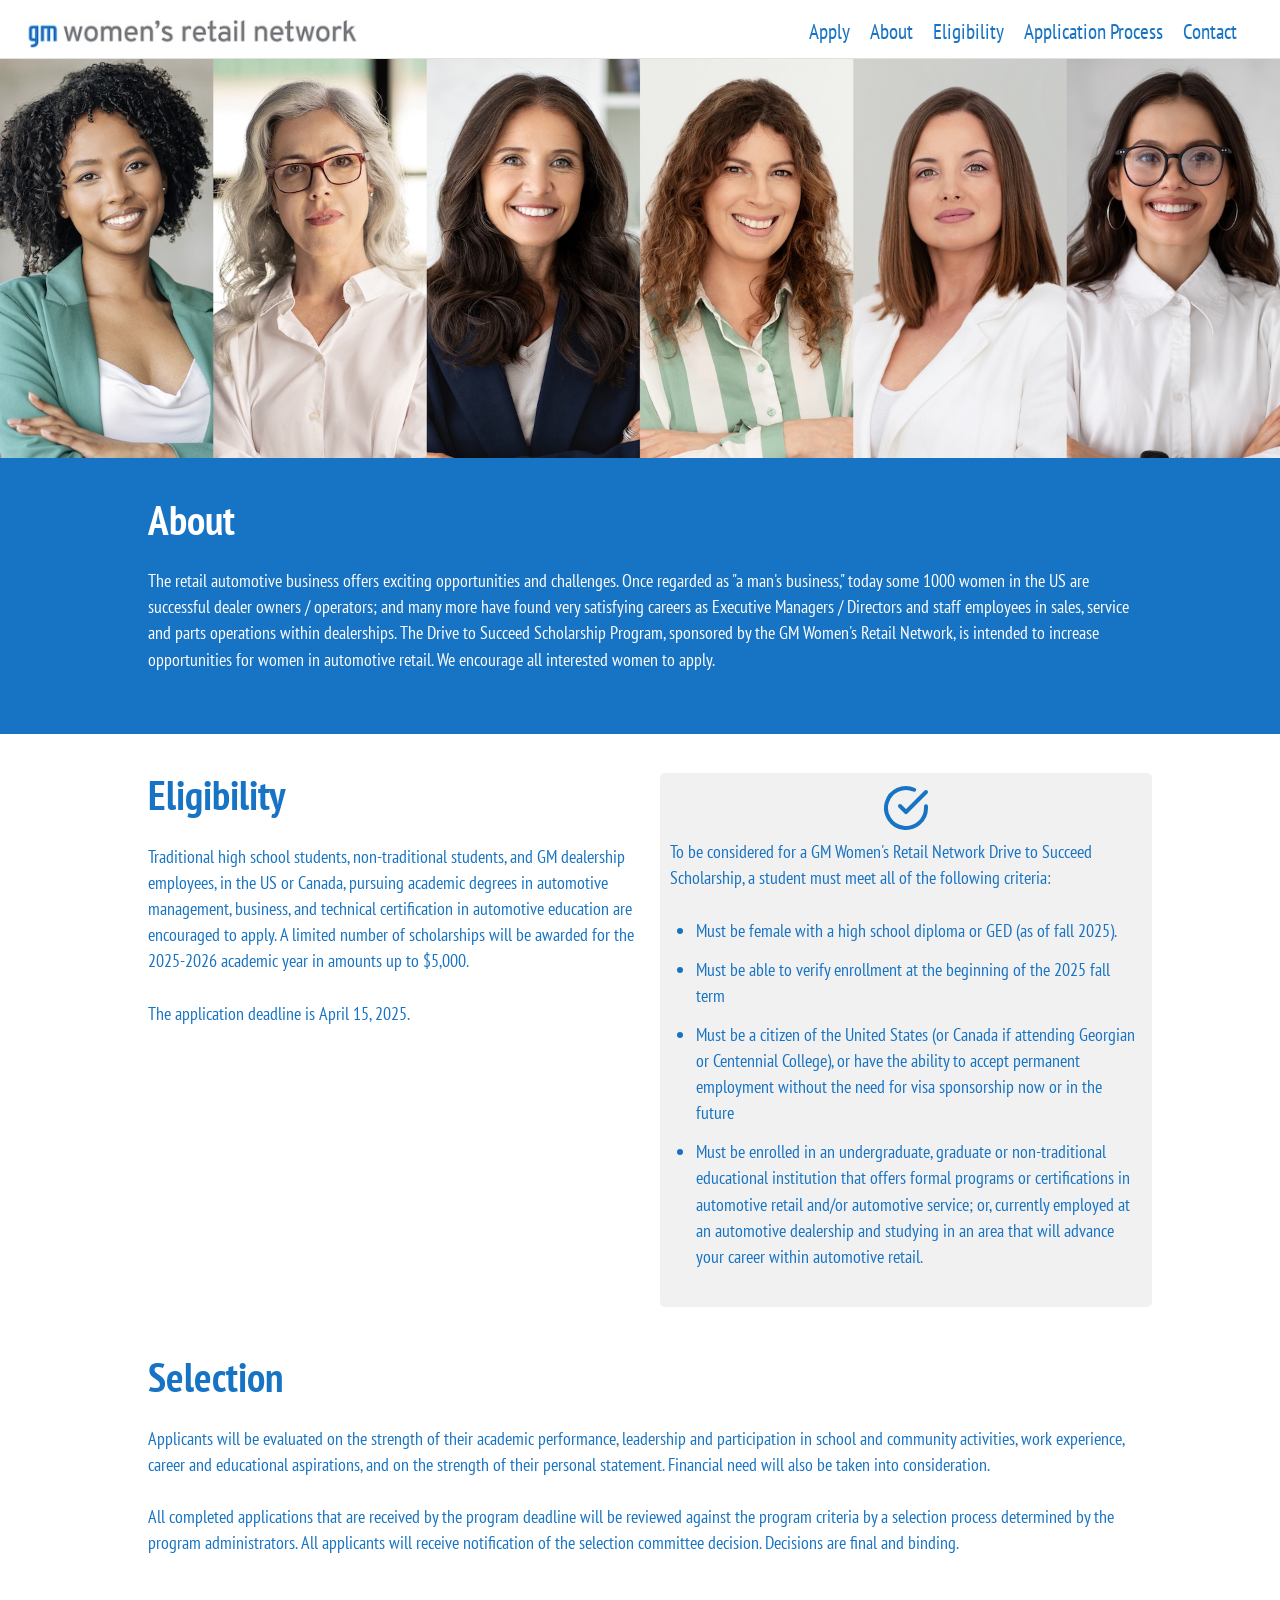
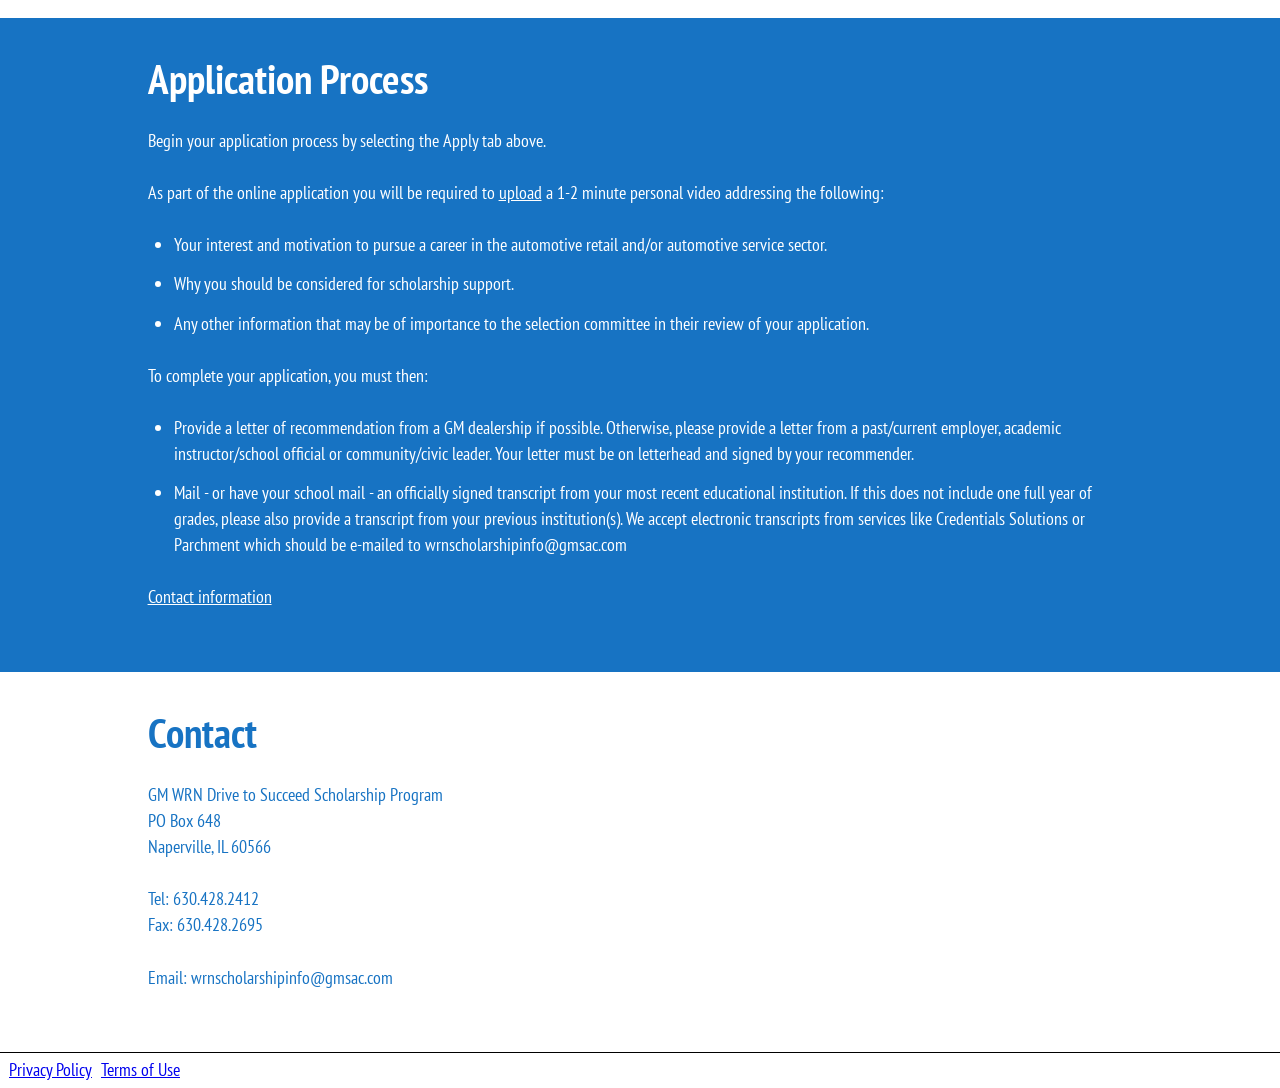
==== commit f4dea098: "Updates" ====
--- a/index.html
+++ b/index.html
@@ -1 +1 @@
-<!DOCTYPE html><html lang="en"><head><meta charSet="utf-8"/><meta http-equiv="x-ua-compatible" content="ie=edge"/><meta name="viewport" content="width=device-width, initial-scale=1, shrink-to-fit=no"/><style data-href="/styles.7938d8d9b880f7fd2d3c.css" id="gatsby-global-css">@import url(https://fonts.googleapis.com/css?family=PT+Sans+Narrow&display=swap);.header{width:100%;display:grid;grid-template-columns:35% 65%;position:fixed;height:3.25rem;padding:1.6rem .75rem .75rem;background-color:#fff;border-bottom:1px solid hsla(0,0%,60.8%,.3);display:inline-flex;top:0}.header .logo a{display:inline-flex;padding:0;text-decoration:none}.header .logo a>img{padding:0;margin-left:.5rem;margin-top:-1.25rem}.header .menu{width:80%;text-align:right;padding-right:20px;margin-top:-10px;padding-top:0}.header .menu .menuIcon{display:none}.header .menu .menuItem{display:inline-flex;padding-left:10px;padding-right:10px;color:#1773c3;text-decoration:none;font-size:1.15rem}@media (max-width:1010px){.header .logo{width:calc(100% - 50px)}.header .logo a>h3{margin-top:0;font-size:1rem}.header .menu{padding-right:0;margin-top:-4px;width:50px}.header .menu .menuIcon{display:block;width:30px;height:30px;float:right;margin-top:-.5rem;cursor:pointer}.header .menu .menuIcon *{width:30px;height:30px}.header .menu .menuItemList{position:fixed;right:-40%;height:100%;width:40%;top:3.25rem;background-color:#e1e1e1;border-top:1px solid #e1e1e1}.header .menu .menuItemList:first{border-top:none}.header .menu .menuItemList .menuItem{border-bottom:1px solid hsla(0,0%,60.8%,.3);font-size:.8rem;text-align:center;width:100%;padding:.7rem}.header .menu .menuItemList--active{right:0;animation-duration:.3s;animation-name:slidein}@keyframes slidein{0%{right:-40%}to{right:0}}}@media (max-width:563px){.header .logo a>img{margin-left:.1rem}.header .logo a>h3{margin-left:.2rem;margin-right:.2rem;margin-top:-.1rem;font-size:.9rem;text-align:center}}@media (max-width:399px){.header .logo a>img{margin-left:.1rem}.header .logo a>h3{margin-left:.2rem;margin-right:.2rem;margin-top:-.1rem;font-size:.9rem;text-align:center}}.Hero{height:400px;width:100%;margin-top:58px}html{font-family:PT Sans Narrow,sans-serif;-ms-text-size-adjust:100%;-webkit-text-size-adjust:100%}body{margin:0;-webkit-font-smoothing:antialiased;-moz-osx-font-smoothing:grayscale}article,aside,details,figcaption,figure,footer,header,main,menu,nav,section,summary{display:block}audio,canvas,progress,video{display:inline-block}audio:not([controls]){display:none;height:0}progress{vertical-align:baseline}[hidden],template{display:none}a{background-color:transparent;-webkit-text-decoration-skip:objects}a:active,a:hover{outline-width:0}abbr[title]{border-bottom:none;text-decoration:underline;-webkit-text-decoration:underline dotted;text-decoration:underline dotted}b,strong{font-weight:inherit;font-weight:bolder}dfn{font-style:italic}h1{font-size:2em;margin:.67em 0}mark{background-color:#ff0;color:#000}small{font-size:80%}sub,sup{font-size:75%;line-height:0;position:relative;vertical-align:baseline}sub{bottom:-.25em}sup{top:-.5em}img{border-style:none}svg:not(:root){overflow:hidden}code,kbd,pre,samp{font-family:monospace,monospace;font-size:1em}figure{margin:1em 40px}hr{box-sizing:content-box;height:0;overflow:visible}button,input,optgroup,select,textarea{font:inherit;margin:0}optgroup{font-weight:700}button,input{overflow:visible}button,select{text-transform:none}[type=reset],[type=submit],button,html [type=button]{-webkit-appearance:button}[type=button]::-moz-focus-inner,[type=reset]::-moz-focus-inner,[type=submit]::-moz-focus-inner,button::-moz-focus-inner{border-style:none;padding:0}[type=button]:-moz-focusring,[type=reset]:-moz-focusring,[type=submit]:-moz-focusring,button:-moz-focusring{outline:1px dotted ButtonText}fieldset{border:1px solid silver;margin:0 2px;padding:.35em .625em .75em}legend{box-sizing:border-box;color:inherit;display:table;max-width:100%;padding:0;white-space:normal}textarea{overflow:auto}[type=checkbox],[type=radio]{box-sizing:border-box;padding:0}[type=number]::-webkit-inner-spin-button,[type=number]::-webkit-outer-spin-button{height:auto}[type=search]{-webkit-appearance:textfield;outline-offset:-2px}[type=search]::-webkit-search-cancel-button,[type=search]::-webkit-search-decoration{-webkit-appearance:none}::-webkit-input-placeholder{color:inherit;opacity:.54}::-webkit-file-upload-button{-webkit-appearance:button;font:inherit}html{font:112.5%/1.45em georgia,serif;box-sizing:border-box;overflow-y:scroll}*,:after,:before{box-sizing:inherit}body{color:rgba(0,0,0,.8);font-family:PT Sans Narrow,sans-serif;font-weight:400;word-wrap:break-word;font-kerning:normal;-ms-font-feature-settings:"kern","liga","clig","calt";font-feature-settings:"kern","liga","clig","calt"}img{max-width:100%;padding:0;margin:0 0 1.45rem}h1{font-size:2.25rem}h1,h2{padding:0;margin:0 0 1.45rem;color:inherit;font-family:PT Sans Narrow,sans-serif;font-weight:700;text-rendering:optimizeLegibility;line-height:1.1}h2{font-size:1.62671rem}h3{font-size:1.38316rem}h3,h4{padding:0;margin:0 0 1.45rem;color:inherit;font-family:PT Sans Narrow,sans-serif;font-weight:700;text-rendering:optimizeLegibility;line-height:1.1}h4{font-size:1rem}h5{font-size:.85028rem}h5,h6{padding:0;margin:0 0 1.45rem;color:inherit;font-family:PT Sans Narrow,sans-serif;font-weight:700;text-rendering:optimizeLegibility;line-height:1.1}h6{font-size:.78405rem}hgroup{padding:0;margin:0 0 1.45rem}ol,ul{padding:0;margin:0 0 1.45rem 1.45rem;list-style-position:outside;list-style-image:none}dd,dl,figure,p{padding:0;margin:0 0 1.45rem}pre{margin:0 0 1.45rem;font-size:.85rem;line-height:1.42;background:rgba(0,0,0,.04);border-radius:3px;overflow:auto;word-wrap:normal;padding:1.45rem}table{font-size:1rem;line-height:1.45rem;border-collapse:collapse;width:100%}fieldset,table{padding:0;margin:0 0 1.45rem}blockquote{padding:0;margin:0 1.45rem 1.45rem}form,iframe,noscript{padding:0;margin:0 0 1.45rem}hr{padding:0;margin:0 0 calc(1.45rem - 1px);background:rgba(0,0,0,.2);border:none;height:1px}address{padding:0;margin:0 0 1.45rem}b,dt,strong,th{font-weight:700}li{margin-bottom:.725rem}ol li,ul li{padding-left:0}li>ol,li>ul{margin-left:1.45rem;margin-bottom:.725rem;margin-top:.725rem}blockquote :last-child,li :last-child,p :last-child{margin-bottom:0}li>p{margin-bottom:.725rem}code,kbd,samp{font-size:.85rem;line-height:1.45rem}abbr,abbr[title],acronym{border-bottom:1px dotted rgba(0,0,0,.5);cursor:help}abbr[title]{text-decoration:none}td,th,thead{text-align:left}td,th{border-bottom:1px solid rgba(0,0,0,.12);font-feature-settings:"tnum";-moz-font-feature-settings:"tnum";-ms-font-feature-settings:"tnum";-webkit-font-feature-settings:"tnum";padding:.725rem .96667rem calc(.725rem - 1px)}td:first-child,th:first-child{padding-left:0}td:last-child,th:last-child{padding-right:0}code,tt{background-color:rgba(0,0,0,.04);border-radius:3px;font-family:SFMono-Regular,Consolas,Roboto Mono,Droid Sans Mono,Liberation Mono,Menlo,Courier,monospace;padding:.2em 0}pre code{background:none;line-height:1.42}code:after,code:before,tt:after,tt:before{letter-spacing:-.2em;content:" "}pre code:after,pre code:before,pre tt:after,pre tt:before{content:""}@media only screen and (max-width:480px){html{font-size:100%}.flex{flex-direction:column}}.background-gm-blue{background-color:#1773c3;padding-top:2.2rem;padding-bottom:.5rem}.background-gm-blue a,.background-gm-blue h1,.background-gm-blue li,.background-gm-blue p,.background-gm-blue ul{color:#fff}.background-white{background-color:#fff;padding-top:2.2rem;padding-bottom:.5rem}.background-white h1,.background-white h3,.background-white li,.background-white p,.background-white ul{color:#1773c3}.info-segment-content{padding:0 1.0875rem 1.45rem}.flex,.info-segment-content{max-width:1024px;margin:0 auto}.flex{display:flex}.vertical-split{flex:1 1}.info-block{background-color:#f1f1f1;padding:.6rem;border-radius:5px;width:100%}.info-block .icon{text-align:center}</style><meta name="generator" content="Gatsby 2.32.13"/><title data-react-helmet="true">Home | GM Women&#x27;s Retail Network</title><meta data-react-helmet="true" name="description" content=""/><meta data-react-helmet="true" property="og:title" content="Home"/><meta data-react-helmet="true" property="og:description" content=""/><meta data-react-helmet="true" property="og:type" content="website"/><meta data-react-helmet="true" name="twitter:card" content="summary"/><meta data-react-helmet="true" name="twitter:creator" content=""/><meta data-react-helmet="true" name="twitter:title" content="Home"/><meta data-react-helmet="true" name="twitter:description" content=""/><link rel="icon" href="/favicon-32x32.png?v=4a9773549091c227cd2eb82ccd9c5e3a" type="image/png"/><link rel="manifest" href="/manifest.webmanifest" crossorigin="anonymous"/><meta name="theme-color" content="#663399"/><link rel="apple-touch-icon" sizes="48x48" href="/icons/icon-48x48.png?v=4a9773549091c227cd2eb82ccd9c5e3a"/><link rel="apple-touch-icon" sizes="72x72" href="/icons/icon-72x72.png?v=4a9773549091c227cd2eb82ccd9c5e3a"/><link rel="apple-touch-icon" sizes="96x96" href="/icons/icon-96x96.png?v=4a9773549091c227cd2eb82ccd9c5e3a"/><link rel="apple-touch-icon" sizes="144x144" href="/icons/icon-144x144.png?v=4a9773549091c227cd2eb82ccd9c5e3a"/><link rel="apple-touch-icon" sizes="192x192" href="/icons/icon-192x192.png?v=4a9773549091c227cd2eb82ccd9c5e3a"/><link rel="apple-touch-icon" sizes="256x256" href="/icons/icon-256x256.png?v=4a9773549091c227cd2eb82ccd9c5e3a"/><link rel="apple-touch-icon" sizes="384x384" href="/icons/icon-384x384.png?v=4a9773549091c227cd2eb82ccd9c5e3a"/><link rel="apple-touch-icon" sizes="512x512" href="/icons/icon-512x512.png?v=4a9773549091c227cd2eb82ccd9c5e3a"/><link as="script" rel="preload" href="/webpack-runtime-9b35efd7bde93591a385.js"/><link as="script" rel="preload" href="/framework-8e528b732ab2eaadb7b7.js"/><link as="script" rel="preload" href="/app-e4761002c90b22a7fc92.js"/><link as="script" rel="preload" href="/styles-e9d24b1846c7d6eb9685.js"/><link as="script" rel="preload" href="/commons-513fb83ec961d87094e3.js"/><link as="script" rel="preload" href="/e50e9c162871c1d91fba5ce567a5656e16dc6783-8771d357900cb5124345.js"/><link as="script" rel="preload" href="/component---src-pages-index-js-247ea792bb0d80ea895d.js"/><link as="fetch" rel="preload" href="/page-data/index/page-data.json" crossorigin="anonymous"/><link as="fetch" rel="preload" href="/page-data/sq/d/1132682437.json" crossorigin="anonymous"/><link as="fetch" rel="preload" href="/page-data/sq/d/3649515864.json" crossorigin="anonymous"/><link as="fetch" rel="preload" href="/page-data/sq/d/63159454.json" crossorigin="anonymous"/><link as="fetch" rel="preload" href="/page-data/app-data.json" crossorigin="anonymous"/></head><body><div id="___gatsby"><div style="outline:none" tabindex="-1" id="gatsby-focus-wrapper"><div class="header"><div class="logo"><a to="/"><img src="[data-uri]"/></a></div><div class="menu"><div class="menuIcon"><svg xmlns="http://www.w3.org/2000/svg" width="24" height="24" viewBox="0 0 24 24" fill="none" stroke="currentColor" stroke-width="2" stroke-linecap="round" stroke-linejoin="round"><line x1="3" y1="12" x2="21" y2="12"></line><line x1="3" y1="6" x2="21" y2="6"></line><line x1="3" y1="18" x2="21" y2="18"></line></svg></div><div class="menuItemList"><a class="menuItem" href="https://charitable-management-systems.github.io/wrn-mock/apply">Apply</a><a class="menuItem" href="https://charitable-management-systems.github.io/wrn-mock/#About">About</a><a class="menuItem" href="https://charitable-management-systems.github.io/wrn-mock/#Eligibility">Eligibility</a><a class="menuItem" href="https://charitable-management-systems.github.io/wrn-mock/#Apply">Application Process</a><a class="menuItem" href="https://charitable-management-systems.github.io/wrn-mock/#Contact">Contact</a></div></div></div><section class="Hero" style="background-image:url(&#x27;./static/hero-50ee15197e691f9a1bcfa8b422fcb72f.jpg&#x27;);background-size:cover;background-position:top"></section><main><a name="About"></a><div class="background-gm-blue"><div class="info-segment-content"><h1>About</h1><p>The retail automotive business offers exciting opportunities and challenges. Once regarded as &quot;a man&#x27;s business,&quot; today some 1000 women in the US are successful dealer owners / operators; and many more have found very satisfying careers as Executive Managers / Directors and staff employees in sales, service and parts operations within dealerships. The Drive to Succeed Scholarship Program, sponsored by the GM Women&#x27;s Retail Network, is intended to increase opportunities for women in automotive retail.  We encourage all interested women to apply.</p></div></div><a name="Eligibility"></a><div class="background-white flex"><div class="info-segment-content vertical-split"><h1>Eligibility</h1><p>Traditional high school students, non-traditional students, and GM dealership employees, in the US or Canada, pursuing academic degrees in automotive management, business, and technical certification in automotive education are encouraged to apply. A limited number of scholarships will be awarded for the 2025-2026 academic year in amounts up to $5,000.</p><p>The application deadline is April 15, 2025.</p></div><div class="vertical-split"><div class="info-block"><div class="icon"><svg xmlns="http://www.w3.org/2000/svg" width="48" height="48" viewBox="0 0 24 24" fill="none" stroke="#1773c3" stroke-width="2" stroke-linecap="round" stroke-linejoin="round"><path d="M22 11.08V12a10 10 0 1 1-5.93-9.14"></path><polyline points="22 4 12 14.01 9 11.01"></polyline></svg></div><p>To be considered for a GM Women&#x27;s Retail Network Drive to Succeed Scholarship, a student must meet all of the following criteria:</p><ul><li> Must be female with a high school diploma or GED (as of fall 2025).</li><li>Must be able to verify enrollment at the beginning of the 2025 fall term</li><li>Must be a citizen of the United States (or Canada if attending Georgian or Centennial College), or have the ability to accept permanent employment without the need for visa sponsorship now or in the future</li><li>Must be enrolled in an undergraduate, graduate or non-traditional educational institution that offers formal programs or certifications in automotive retail and/or automotive service; or, currently employed at an automotive dealership and studying in an area that will advance your career within automotive retail.</li></ul></div></div></div><a name="Selection"></a><div class="background-white"><div class="info-segment-content"><h1>Selection</h1><p>Applicants will be evaluated on the strength of their academic performance, leadership and participation in school and community activities, work experience, career and educational aspirations, and on the strength of their personal statement. Financial need will also be taken into consideration.</p><p>All completed applications that are received by the program deadline will be reviewed against the program criteria by a selection process determined by the program administrators. All applicants will receive notification of the selection committee decision. Decisions are final and binding.</p></div></div><a name="Apply"></a><div class="background-gm-blue"><div class="info-segment-content"><h1>Application Process</h1><p>Begin your application process by selecting the Apply tab above. As part of the online application you will be required to upload a 1-2 minute video addressing the following:</p><ul><li>Your interest and motivation to pursue a career in the automotive retail and/or automotive service sector.</li><li>Why you should be considered for scholarship support.</li><li>Any other information that may be of importance to the selection committee in their review of your application.</li></ul><p>To complete your application, you must then:</p><ul><li>Provide a letter of recommendation from a GM dealership if possible.  Otherwise, please provide a letter from a past/current employer, academic instructor/school official or community/civic leader.  Your letter must be on letterhead and signed by your recommender.</li><li>Mail - or have your school mail - an officially signed transcript from your most recent educational institution. If this does not include one full year of grades, please also provide a transcript from your previous institution(s). We accept electronic transcripts from services like Credentials Solutions or Parchment which should be e-mailed to wrnscholarshipinfo@gmsac.com</li></ul><p><a href="#Contact">Contact information</a></p></div></div><a name="Contact"></a><div class="background-white"><div class="info-segment-content"><h1>Contact</h1><p>GM WRN Drive to Succeed Scholarship Program<br/>PO Box 648<br/>Naperville, IL 60566</p><p>Tel: 630.428.2412<br/>Fax: 630.428.2695</p><p>Email: wrnscholarshipinfo@gmsac.com</p></div></div></main><footer style="border-top:1px solid black;padding:0.25rem;padding-left:0.5rem"><a href="/static/privacy_policy-7d712cbd51f7cabd3da64947c3c1d8df.pdf" target="_blank" style="margin-right:0.5rem">Privacy Policy</a><a href="/static/terms_of_use-9b656f1d2426d7c493cb166300addeeb.pdf" target="_blank">Terms of Use</a></footer></div><div id="gatsby-announcer" style="position:absolute;top:0;width:1px;height:1px;padding:0;overflow:hidden;clip:rect(0, 0, 0, 0);white-space:nowrap;border:0" aria-live="assertive" aria-atomic="true"></div></div><script id="gatsby-script-loader">/*<![CDATA[*/window.pagePath="/";/*]]>*/</script><script id="gatsby-chunk-mapping">/*<![CDATA[*/window.___chunkMapping={"polyfill":["/polyfill-7d8a1d5e75531696974d.js"],"app":["/app-e4761002c90b22a7fc92.js"],"component---src-pages-404-js":["/component---src-pages-404-js-689cfc1b5c0a2e8a2c2e.js"],"component---src-pages-apply-js":["/component---src-pages-apply-js-b1d8f9d6a73e055acec3.js"],"component---src-pages-index-js":["/component---src-pages-index-js-247ea792bb0d80ea895d.js"]};/*]]>*/</script><script src="/polyfill-7d8a1d5e75531696974d.js" nomodule=""></script><script src="/component---src-pages-index-js-247ea792bb0d80ea895d.js" async=""></script><script src="/e50e9c162871c1d91fba5ce567a5656e16dc6783-8771d357900cb5124345.js" async=""></script><script src="/commons-513fb83ec961d87094e3.js" async=""></script><script src="/styles-e9d24b1846c7d6eb9685.js" async=""></script><script src="/app-e4761002c90b22a7fc92.js" async=""></script><script src="/framework-8e528b732ab2eaadb7b7.js" async=""></script><script src="/webpack-runtime-9b35efd7bde93591a385.js" async=""></script></body></html>+<!DOCTYPE html><html lang="en"><head><meta charSet="utf-8"/><meta http-equiv="x-ua-compatible" content="ie=edge"/><meta name="viewport" content="width=device-width, initial-scale=1, shrink-to-fit=no"/><style data-href="/styles.7938d8d9b880f7fd2d3c.css" id="gatsby-global-css">@import url(https://fonts.googleapis.com/css?family=PT+Sans+Narrow&display=swap);.header{width:100%;display:grid;grid-template-columns:35% 65%;position:fixed;height:3.25rem;padding:1.6rem .75rem .75rem;background-color:#fff;border-bottom:1px solid hsla(0,0%,60.8%,.3);display:inline-flex;top:0}.header .logo a{display:inline-flex;padding:0;text-decoration:none}.header .logo a>img{padding:0;margin-left:.5rem;margin-top:-1.25rem}.header .menu{width:80%;text-align:right;padding-right:20px;margin-top:-10px;padding-top:0}.header .menu .menuIcon{display:none}.header .menu .menuItem{display:inline-flex;padding-left:10px;padding-right:10px;color:#1773c3;text-decoration:none;font-size:1.15rem}@media (max-width:1010px){.header .logo{width:calc(100% - 50px)}.header .logo a>h3{margin-top:0;font-size:1rem}.header .menu{padding-right:0;margin-top:-4px;width:50px}.header .menu .menuIcon{display:block;width:30px;height:30px;float:right;margin-top:-.5rem;cursor:pointer}.header .menu .menuIcon *{width:30px;height:30px}.header .menu .menuItemList{position:fixed;right:-40%;height:100%;width:40%;top:3.25rem;background-color:#e1e1e1;border-top:1px solid #e1e1e1}.header .menu .menuItemList:first{border-top:none}.header .menu .menuItemList .menuItem{border-bottom:1px solid hsla(0,0%,60.8%,.3);font-size:.8rem;text-align:center;width:100%;padding:.7rem}.header .menu .menuItemList--active{right:0;animation-duration:.3s;animation-name:slidein}@keyframes slidein{0%{right:-40%}to{right:0}}}@media (max-width:563px){.header .logo a>img{margin-left:.1rem}.header .logo a>h3{margin-left:.2rem;margin-right:.2rem;margin-top:-.1rem;font-size:.9rem;text-align:center}}@media (max-width:399px){.header .logo a>img{margin-left:.1rem}.header .logo a>h3{margin-left:.2rem;margin-right:.2rem;margin-top:-.1rem;font-size:.9rem;text-align:center}}.Hero{height:400px;width:100%;margin-top:58px}html{font-family:PT Sans Narrow,sans-serif;-ms-text-size-adjust:100%;-webkit-text-size-adjust:100%}body{margin:0;-webkit-font-smoothing:antialiased;-moz-osx-font-smoothing:grayscale}article,aside,details,figcaption,figure,footer,header,main,menu,nav,section,summary{display:block}audio,canvas,progress,video{display:inline-block}audio:not([controls]){display:none;height:0}progress{vertical-align:baseline}[hidden],template{display:none}a{background-color:transparent;-webkit-text-decoration-skip:objects}a:active,a:hover{outline-width:0}abbr[title]{border-bottom:none;text-decoration:underline;-webkit-text-decoration:underline dotted;text-decoration:underline dotted}b,strong{font-weight:inherit;font-weight:bolder}dfn{font-style:italic}h1{font-size:2em;margin:.67em 0}mark{background-color:#ff0;color:#000}small{font-size:80%}sub,sup{font-size:75%;line-height:0;position:relative;vertical-align:baseline}sub{bottom:-.25em}sup{top:-.5em}img{border-style:none}svg:not(:root){overflow:hidden}code,kbd,pre,samp{font-family:monospace,monospace;font-size:1em}figure{margin:1em 40px}hr{box-sizing:content-box;height:0;overflow:visible}button,input,optgroup,select,textarea{font:inherit;margin:0}optgroup{font-weight:700}button,input{overflow:visible}button,select{text-transform:none}[type=reset],[type=submit],button,html [type=button]{-webkit-appearance:button}[type=button]::-moz-focus-inner,[type=reset]::-moz-focus-inner,[type=submit]::-moz-focus-inner,button::-moz-focus-inner{border-style:none;padding:0}[type=button]:-moz-focusring,[type=reset]:-moz-focusring,[type=submit]:-moz-focusring,button:-moz-focusring{outline:1px dotted ButtonText}fieldset{border:1px solid silver;margin:0 2px;padding:.35em .625em .75em}legend{box-sizing:border-box;color:inherit;display:table;max-width:100%;padding:0;white-space:normal}textarea{overflow:auto}[type=checkbox],[type=radio]{box-sizing:border-box;padding:0}[type=number]::-webkit-inner-spin-button,[type=number]::-webkit-outer-spin-button{height:auto}[type=search]{-webkit-appearance:textfield;outline-offset:-2px}[type=search]::-webkit-search-cancel-button,[type=search]::-webkit-search-decoration{-webkit-appearance:none}::-webkit-input-placeholder{color:inherit;opacity:.54}::-webkit-file-upload-button{-webkit-appearance:button;font:inherit}html{font:112.5%/1.45em georgia,serif;box-sizing:border-box;overflow-y:scroll}*,:after,:before{box-sizing:inherit}body{color:rgba(0,0,0,.8);font-family:PT Sans Narrow,sans-serif;font-weight:400;word-wrap:break-word;font-kerning:normal;-ms-font-feature-settings:"kern","liga","clig","calt";font-feature-settings:"kern","liga","clig","calt"}img{max-width:100%;padding:0;margin:0 0 1.45rem}h1{font-size:2.25rem}h1,h2{padding:0;margin:0 0 1.45rem;color:inherit;font-family:PT Sans Narrow,sans-serif;font-weight:700;text-rendering:optimizeLegibility;line-height:1.1}h2{font-size:1.62671rem}h3{font-size:1.38316rem}h3,h4{padding:0;margin:0 0 1.45rem;color:inherit;font-family:PT Sans Narrow,sans-serif;font-weight:700;text-rendering:optimizeLegibility;line-height:1.1}h4{font-size:1rem}h5{font-size:.85028rem}h5,h6{padding:0;margin:0 0 1.45rem;color:inherit;font-family:PT Sans Narrow,sans-serif;font-weight:700;text-rendering:optimizeLegibility;line-height:1.1}h6{font-size:.78405rem}hgroup{padding:0;margin:0 0 1.45rem}ol,ul{padding:0;margin:0 0 1.45rem 1.45rem;list-style-position:outside;list-style-image:none}dd,dl,figure,p{padding:0;margin:0 0 1.45rem}pre{margin:0 0 1.45rem;font-size:.85rem;line-height:1.42;background:rgba(0,0,0,.04);border-radius:3px;overflow:auto;word-wrap:normal;padding:1.45rem}table{font-size:1rem;line-height:1.45rem;border-collapse:collapse;width:100%}fieldset,table{padding:0;margin:0 0 1.45rem}blockquote{padding:0;margin:0 1.45rem 1.45rem}form,iframe,noscript{padding:0;margin:0 0 1.45rem}hr{padding:0;margin:0 0 calc(1.45rem - 1px);background:rgba(0,0,0,.2);border:none;height:1px}address{padding:0;margin:0 0 1.45rem}b,dt,strong,th{font-weight:700}li{margin-bottom:.725rem}ol li,ul li{padding-left:0}li>ol,li>ul{margin-left:1.45rem;margin-bottom:.725rem;margin-top:.725rem}blockquote :last-child,li :last-child,p :last-child{margin-bottom:0}li>p{margin-bottom:.725rem}code,kbd,samp{font-size:.85rem;line-height:1.45rem}abbr,abbr[title],acronym{border-bottom:1px dotted rgba(0,0,0,.5);cursor:help}abbr[title]{text-decoration:none}td,th,thead{text-align:left}td,th{border-bottom:1px solid rgba(0,0,0,.12);font-feature-settings:"tnum";-moz-font-feature-settings:"tnum";-ms-font-feature-settings:"tnum";-webkit-font-feature-settings:"tnum";padding:.725rem .96667rem calc(.725rem - 1px)}td:first-child,th:first-child{padding-left:0}td:last-child,th:last-child{padding-right:0}code,tt{background-color:rgba(0,0,0,.04);border-radius:3px;font-family:SFMono-Regular,Consolas,Roboto Mono,Droid Sans Mono,Liberation Mono,Menlo,Courier,monospace;padding:.2em 0}pre code{background:none;line-height:1.42}code:after,code:before,tt:after,tt:before{letter-spacing:-.2em;content:" "}pre code:after,pre code:before,pre tt:after,pre tt:before{content:""}@media only screen and (max-width:480px){html{font-size:100%}.flex{flex-direction:column}}.background-gm-blue{background-color:#1773c3;padding-top:2.2rem;padding-bottom:.5rem}.background-gm-blue a,.background-gm-blue h1,.background-gm-blue li,.background-gm-blue p,.background-gm-blue ul{color:#fff}.background-white{background-color:#fff;padding-top:2.2rem;padding-bottom:.5rem}.background-white h1,.background-white h3,.background-white li,.background-white p,.background-white ul{color:#1773c3}.info-segment-content{padding:0 1.0875rem 1.45rem}.flex,.info-segment-content{max-width:1024px;margin:0 auto}.flex{display:flex}.vertical-split{flex:1 1}.info-block{background-color:#f1f1f1;padding:.6rem;border-radius:5px;width:100%}.info-block .icon{text-align:center}</style><meta name="generator" content="Gatsby 2.32.13"/><title data-react-helmet="true">Home | GM Women&#x27;s Retail Network</title><meta data-react-helmet="true" name="description" content=""/><meta data-react-helmet="true" property="og:title" content="Home"/><meta data-react-helmet="true" property="og:description" content=""/><meta data-react-helmet="true" property="og:type" content="website"/><meta data-react-helmet="true" name="twitter:card" content="summary"/><meta data-react-helmet="true" name="twitter:creator" content=""/><meta data-react-helmet="true" name="twitter:title" content="Home"/><meta data-react-helmet="true" name="twitter:description" content=""/><link rel="icon" href="/favicon-32x32.png?v=4a9773549091c227cd2eb82ccd9c5e3a" type="image/png"/><link rel="manifest" href="/manifest.webmanifest" crossorigin="anonymous"/><meta name="theme-color" content="#663399"/><link rel="apple-touch-icon" sizes="48x48" href="/icons/icon-48x48.png?v=4a9773549091c227cd2eb82ccd9c5e3a"/><link rel="apple-touch-icon" sizes="72x72" href="/icons/icon-72x72.png?v=4a9773549091c227cd2eb82ccd9c5e3a"/><link rel="apple-touch-icon" sizes="96x96" href="/icons/icon-96x96.png?v=4a9773549091c227cd2eb82ccd9c5e3a"/><link rel="apple-touch-icon" sizes="144x144" href="/icons/icon-144x144.png?v=4a9773549091c227cd2eb82ccd9c5e3a"/><link rel="apple-touch-icon" sizes="192x192" href="/icons/icon-192x192.png?v=4a9773549091c227cd2eb82ccd9c5e3a"/><link rel="apple-touch-icon" sizes="256x256" href="/icons/icon-256x256.png?v=4a9773549091c227cd2eb82ccd9c5e3a"/><link rel="apple-touch-icon" sizes="384x384" href="/icons/icon-384x384.png?v=4a9773549091c227cd2eb82ccd9c5e3a"/><link rel="apple-touch-icon" sizes="512x512" href="/icons/icon-512x512.png?v=4a9773549091c227cd2eb82ccd9c5e3a"/><link as="script" rel="preload" href="/webpack-runtime-5290e3d3ca5c45a25935.js"/><link as="script" rel="preload" href="/framework-8e528b732ab2eaadb7b7.js"/><link as="script" rel="preload" href="/app-e4761002c90b22a7fc92.js"/><link as="script" rel="preload" href="/styles-e9d24b1846c7d6eb9685.js"/><link as="script" rel="preload" href="/commons-513fb83ec961d87094e3.js"/><link as="script" rel="preload" href="/e50e9c162871c1d91fba5ce567a5656e16dc6783-8771d357900cb5124345.js"/><link as="script" rel="preload" href="/component---src-pages-index-js-2c3e12a60b5074d720d6.js"/><link as="fetch" rel="preload" href="/page-data/index/page-data.json" crossorigin="anonymous"/><link as="fetch" rel="preload" href="/page-data/sq/d/1132682437.json" crossorigin="anonymous"/><link as="fetch" rel="preload" href="/page-data/sq/d/3649515864.json" crossorigin="anonymous"/><link as="fetch" rel="preload" href="/page-data/sq/d/63159454.json" crossorigin="anonymous"/><link as="fetch" rel="preload" href="/page-data/app-data.json" crossorigin="anonymous"/></head><body><div id="___gatsby"><div style="outline:none" tabindex="-1" id="gatsby-focus-wrapper"><div class="header"><div class="logo"><a to="/"><img src="[data-uri]"/></a></div><div class="menu"><div class="menuIcon"><svg xmlns="http://www.w3.org/2000/svg" width="24" height="24" viewBox="0 0 24 24" fill="none" stroke="currentColor" stroke-width="2" stroke-linecap="round" stroke-linejoin="round"><line x1="3" y1="12" x2="21" y2="12"></line><line x1="3" y1="6" x2="21" y2="6"></line><line x1="3" y1="18" x2="21" y2="18"></line></svg></div><div class="menuItemList"><a class="menuItem" href="https://charitable-management-systems.github.io/wrn-mock/apply">Apply</a><a class="menuItem" href="https://charitable-management-systems.github.io/wrn-mock/#About">About</a><a class="menuItem" href="https://charitable-management-systems.github.io/wrn-mock/#Eligibility">Eligibility</a><a class="menuItem" href="https://charitable-management-systems.github.io/wrn-mock/#Apply">Application Process</a><a class="menuItem" href="https://charitable-management-systems.github.io/wrn-mock/#Contact">Contact</a></div></div></div><section class="Hero" style="background-image:url(&#x27;./static/hero-50ee15197e691f9a1bcfa8b422fcb72f.jpg&#x27;);background-size:cover;background-position:top"></section><main><a name="About"></a><div class="background-gm-blue"><div class="info-segment-content"><h1>About</h1><p>The retail automotive business offers exciting opportunities and challenges. Once regarded as &quot;a man&#x27;s business,&quot; today some 1000 women in the US are successful dealer owners / operators; and many more have found very satisfying careers as Executive Managers / Directors and staff employees in sales, service and parts operations within dealerships. The Drive to Succeed Scholarship Program, sponsored by the GM Women&#x27;s Retail Network, is intended to increase opportunities for women in automotive retail.  We encourage all interested women to apply.</p></div></div><a name="Eligibility"></a><div class="background-white flex"><div class="info-segment-content vertical-split"><h1>Eligibility</h1><p>Traditional high school students, non-traditional students, and GM dealership employees, in the US or Canada, pursuing academic degrees in automotive management, business, and technical certification in automotive education are encouraged to apply. A limited number of scholarships will be awarded for the 2025-2026 academic year in amounts up to $5,000.</p><p>The application deadline is April 15, 2025.</p></div><div class="vertical-split"><div class="info-block"><div class="icon"><svg xmlns="http://www.w3.org/2000/svg" width="48" height="48" viewBox="0 0 24 24" fill="none" stroke="#1773c3" stroke-width="2" stroke-linecap="round" stroke-linejoin="round"><path d="M22 11.08V12a10 10 0 1 1-5.93-9.14"></path><polyline points="22 4 12 14.01 9 11.01"></polyline></svg></div><p>To be considered for a GM Women&#x27;s Retail Network Drive to Succeed Scholarship, a student must meet all of the following criteria:</p><ul><li> Must be female with a high school diploma or GED (as of fall 2025).</li><li>Must be able to verify enrollment at the beginning of the 2025 fall term</li><li>Must be a citizen of the United States (or Canada if attending Georgian or Centennial College), or have the ability to accept permanent employment without the need for visa sponsorship now or in the future</li><li>Must be enrolled in an undergraduate, graduate or non-traditional educational institution that offers formal programs or certifications in automotive retail and/or automotive service; or, currently employed at an automotive dealership and studying in an area that will advance your career within automotive retail.</li></ul></div></div></div><a name="Selection"></a><div class="background-white"><div class="info-segment-content"><h1>Selection</h1><p>Applicants will be evaluated on the strength of their academic performance, leadership and participation in school and community activities, work experience, career and educational aspirations, and on the strength of their personal statement. Financial need will also be taken into consideration.</p><p>All completed applications that are received by the program deadline will be reviewed against the program criteria by a selection process determined by the program administrators. All applicants will receive notification of the selection committee decision. Decisions are final and binding.</p></div></div><a name="Apply"></a><div class="background-gm-blue"><div class="info-segment-content"><h1>Application Process</h1><p>Begin your application process by selecting the Apply tab above.</p><p>As part of the online application you will be required to <a href="https://www.dropbox.com/request/U3vy12rW1JmwbEWDhghb" target="_blank">upload</a> a 1-2 minute personal video addressing the following:</p><ul><li>Your interest and motivation to pursue a career in the automotive retail and/or automotive service sector.</li><li>Why you should be considered for scholarship support.</li><li>Any other information that may be of importance to the selection committee in their review of your application.</li></ul><p>To complete your application, you must then:</p><ul><li>Provide a letter of recommendation from a GM dealership if possible. Otherwise, please provide a letter from a past/current employer, academic instructor/school official or community/civic leader. Your letter must be on letterhead and signed by your recommender.</li><li>Mail - or have your school mail - an officially signed transcript from your most recent educational institution. If this does not include one full year of grades, please also provide a transcript from your previous institution(s). We accept electronic transcripts from services like Credentials Solutions or Parchment which should be e-mailed to wrnscholarshipinfo@gmsac.com</li></ul><p><a href="#Contact">Contact information</a></p></div></div><a name="Contact"></a><div class="background-white"><div class="info-segment-content"><h1>Contact</h1><p>GM WRN Drive to Succeed Scholarship Program<br/>PO Box 648<br/>Naperville, IL 60566</p><p>Tel: 630.428.2412<br/>Fax: 630.428.2695</p><p>Email: wrnscholarshipinfo@gmsac.com</p></div></div></main><footer style="border-top:1px solid black;padding:0.25rem;padding-left:0.5rem"><a href="/static/privacy_policy-7d712cbd51f7cabd3da64947c3c1d8df.pdf" target="_blank" style="margin-right:0.5rem">Privacy Policy</a><a href="/static/terms_of_use-9b656f1d2426d7c493cb166300addeeb.pdf" target="_blank">Terms of Use</a></footer></div><div id="gatsby-announcer" style="position:absolute;top:0;width:1px;height:1px;padding:0;overflow:hidden;clip:rect(0, 0, 0, 0);white-space:nowrap;border:0" aria-live="assertive" aria-atomic="true"></div></div><script id="gatsby-script-loader">/*<![CDATA[*/window.pagePath="/";/*]]>*/</script><script id="gatsby-chunk-mapping">/*<![CDATA[*/window.___chunkMapping={"polyfill":["/polyfill-7d8a1d5e75531696974d.js"],"app":["/app-e4761002c90b22a7fc92.js"],"component---src-pages-404-js":["/component---src-pages-404-js-689cfc1b5c0a2e8a2c2e.js"],"component---src-pages-apply-js":["/component---src-pages-apply-js-b1d8f9d6a73e055acec3.js"],"component---src-pages-index-js":["/component---src-pages-index-js-2c3e12a60b5074d720d6.js"]};/*]]>*/</script><script src="/polyfill-7d8a1d5e75531696974d.js" nomodule=""></script><script src="/component---src-pages-index-js-2c3e12a60b5074d720d6.js" async=""></script><script src="/e50e9c162871c1d91fba5ce567a5656e16dc6783-8771d357900cb5124345.js" async=""></script><script src="/commons-513fb83ec961d87094e3.js" async=""></script><script src="/styles-e9d24b1846c7d6eb9685.js" async=""></script><script src="/app-e4761002c90b22a7fc92.js" async=""></script><script src="/framework-8e528b732ab2eaadb7b7.js" async=""></script><script src="/webpack-runtime-5290e3d3ca5c45a25935.js" async=""></script></body></html>
